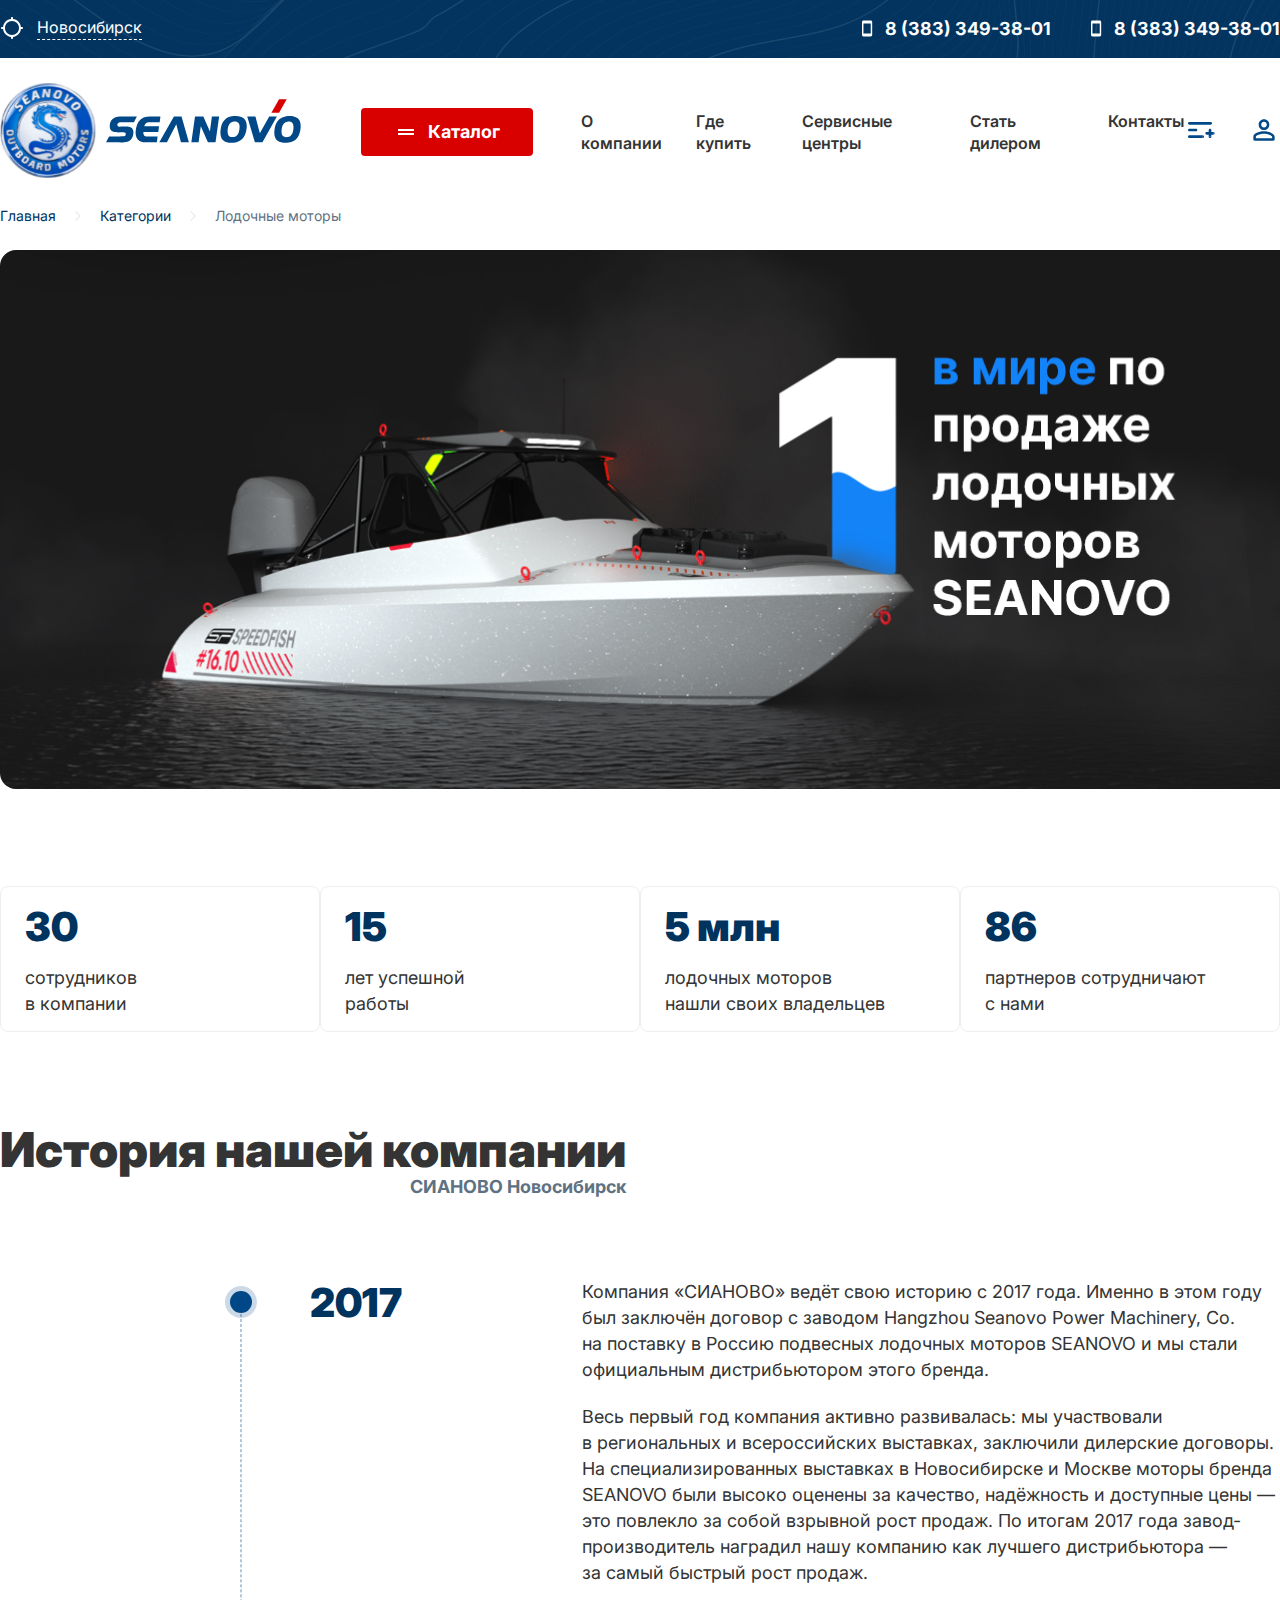
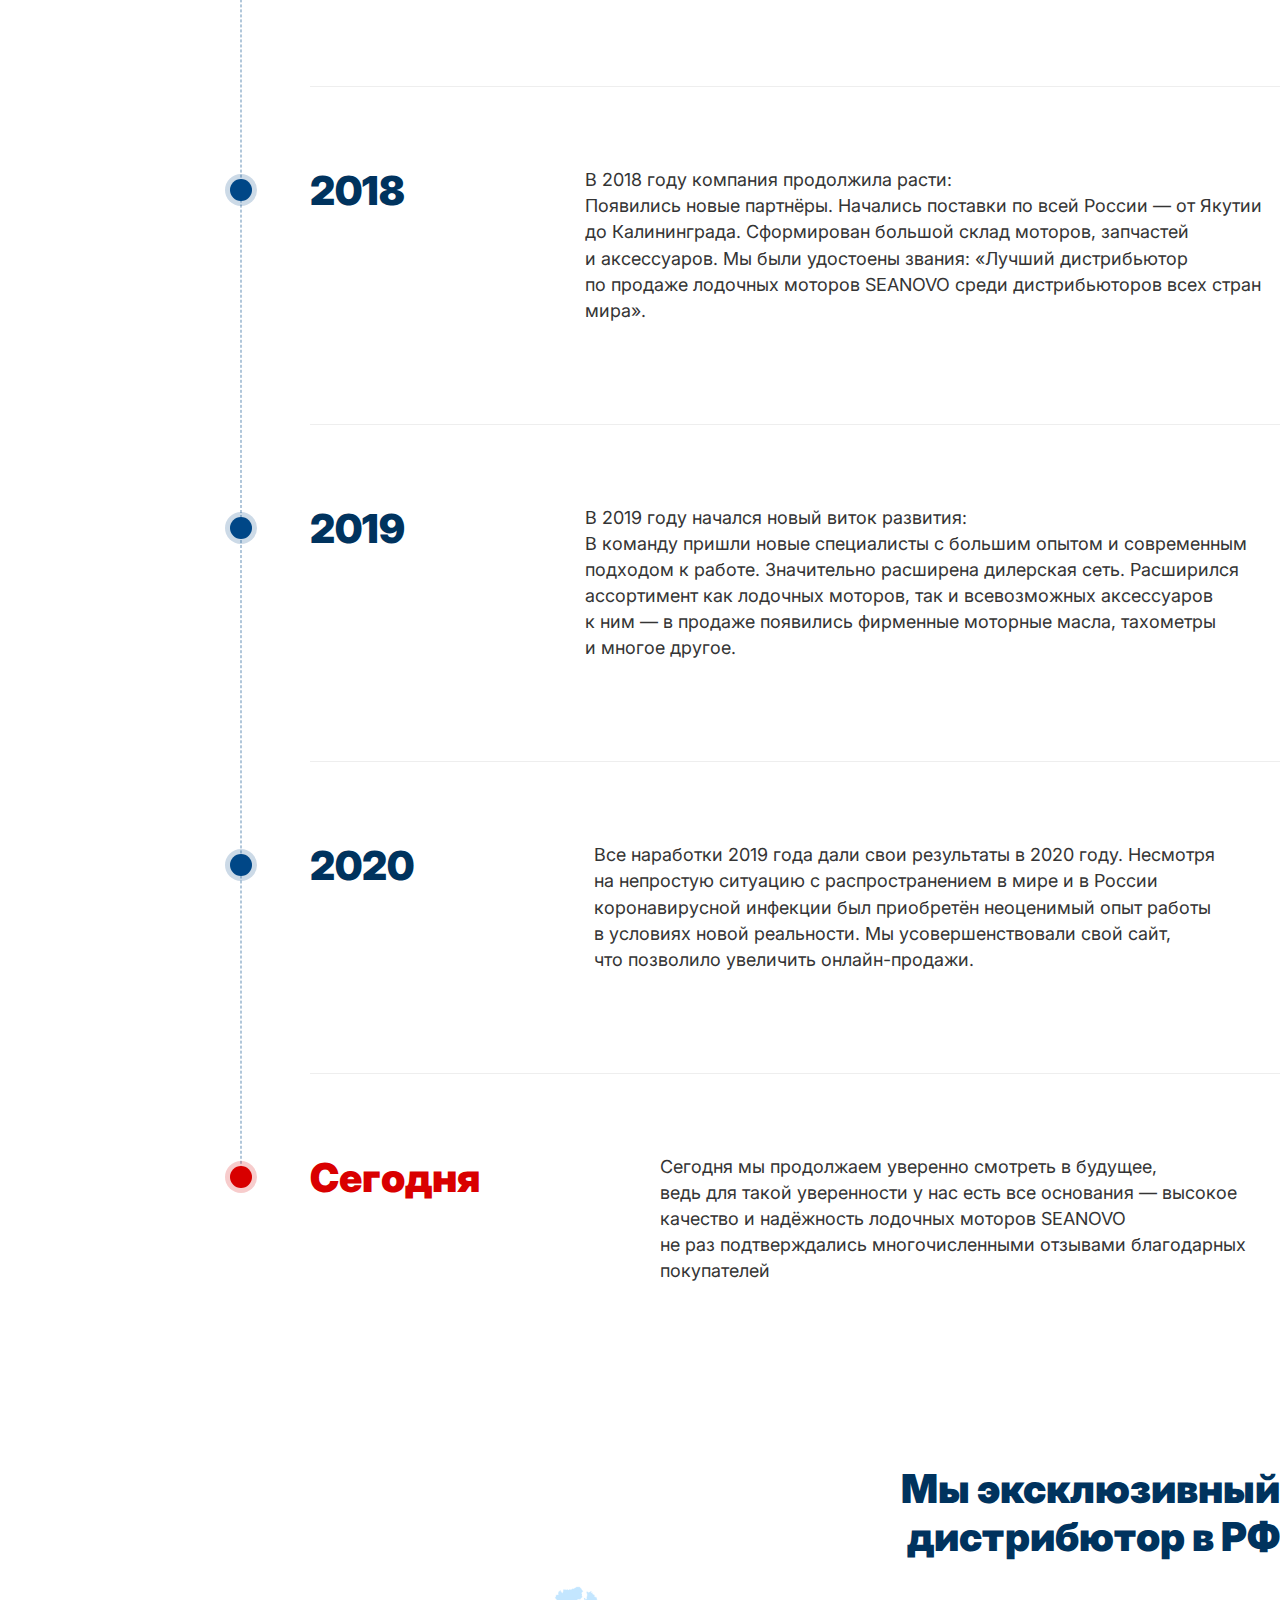
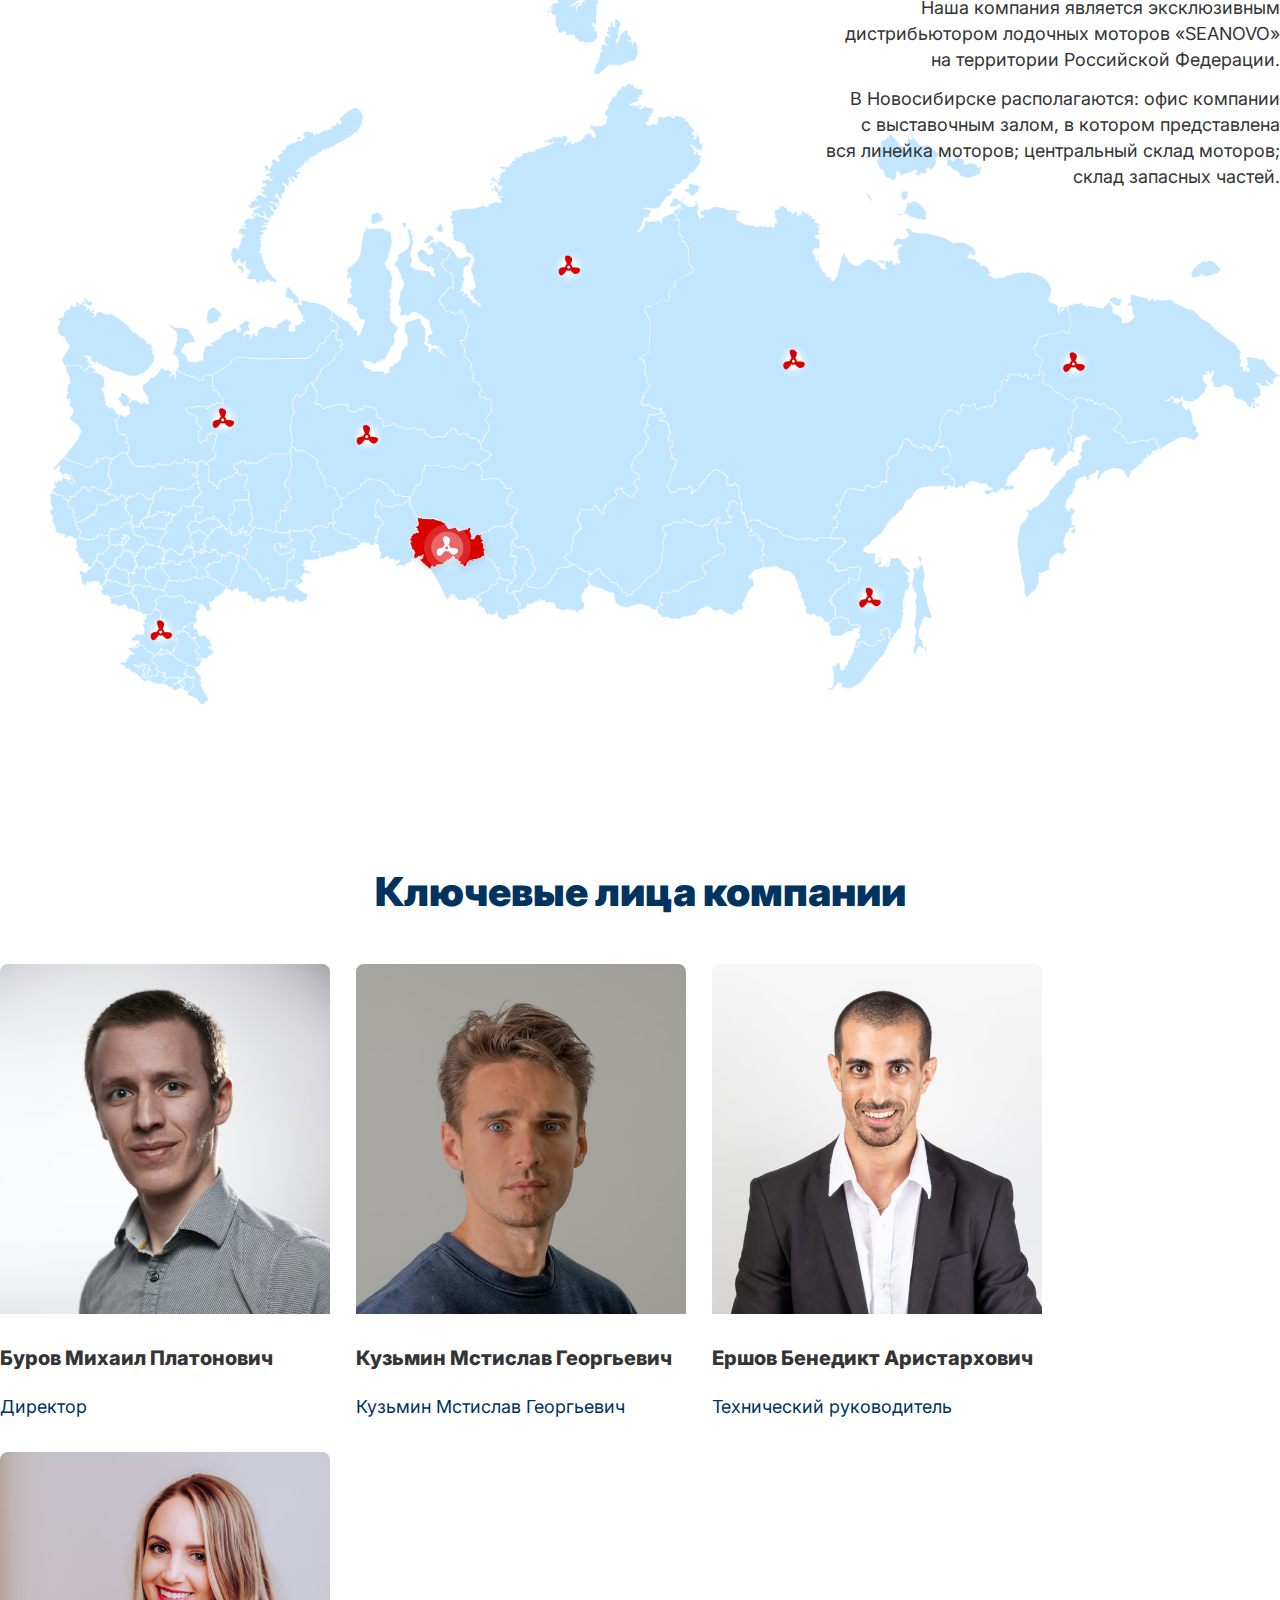
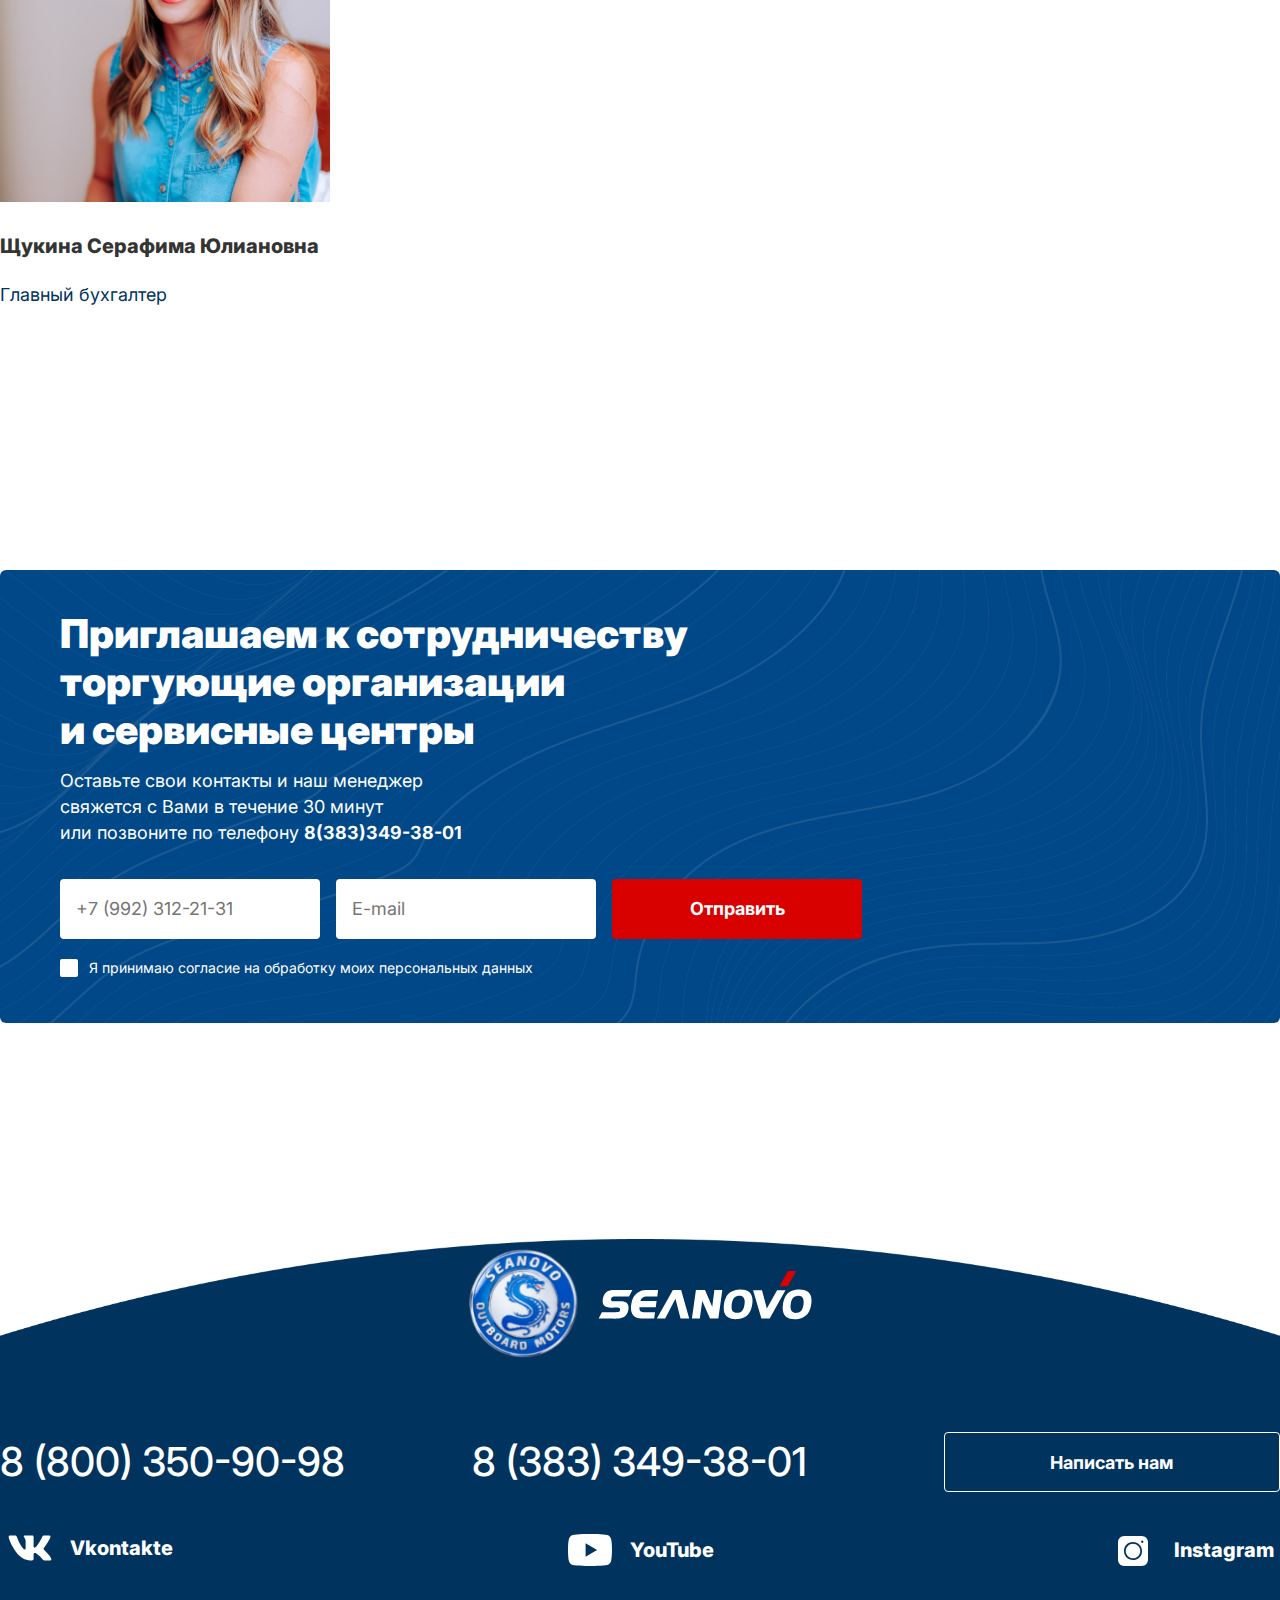
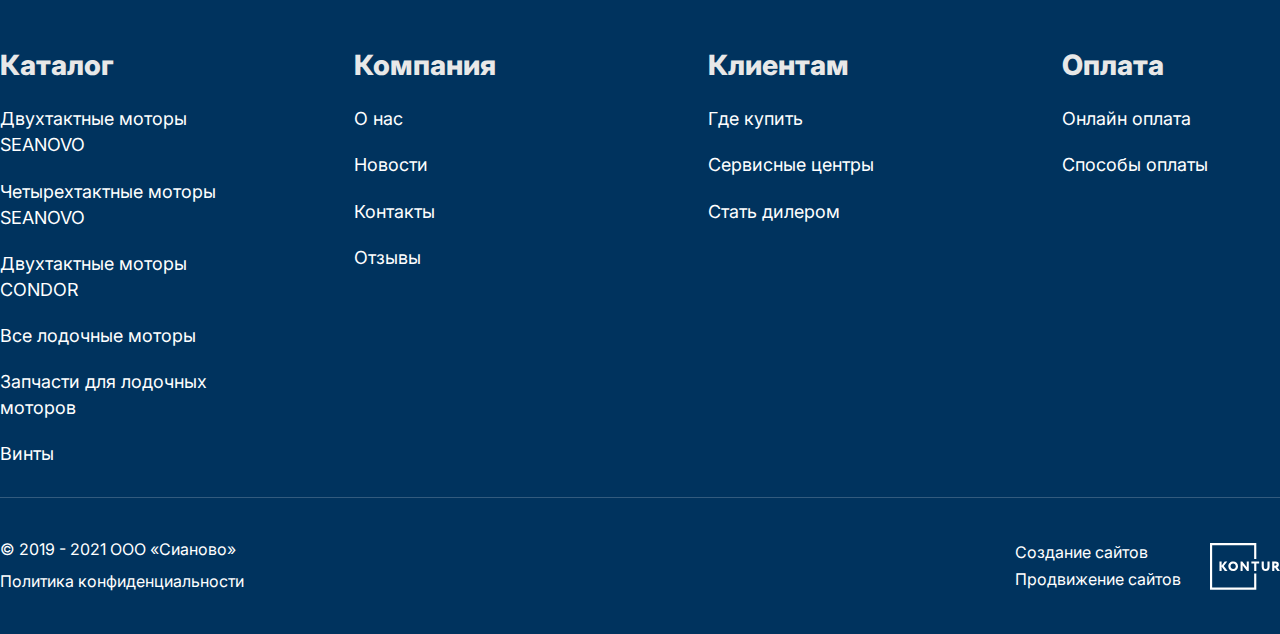
==== about-us.html @ ded2dd42 "web page done" ====
<!DOCTYPE html>
<html lang="ru">
<head>
    <meta charset="UTF-8">
    <meta http-equiv="X-UA-Compatible" content="IE=edge">
    <meta name="viewport" content="width=device-width, initial-scale=1.0">
    <link rel="stylesheet" href="css/normalize.css">
    <link rel="stylesheet" href="jquery-ui-1.12.1.custom/jquery-ui.min.css">
    <link rel="stylesheet" href="slick-1.8.1/slick/slick-theme.css">
    <link rel="stylesheet" href="slick-1.8.1/slick/slick.css">
    <link rel="stylesheet" href="css/style.css">
    <link rel="stylesheet" href="css/media.css">
    <title></title>
</head>
<body>
    
    <header class="header">
        <div class="header__top">
            <div class="container">
                <div class="box">
                    <div class="left">
                        <p>
                            <svg width="24" height="24" viewBox="0 0 24 24" fill="none" xmlns="http://www.w3.org/2000/svg">
                                <path d="M20.94 11C20.48 6.83 17.17 3.52 13 3.06V2C13 1.45 12.55 1 12 1C11.45 1 11 1.45 11 2V3.06C6.83 3.52 3.52 6.83 3.06 11H2C1.45 11 1 11.45 1 12C1 12.55 1.45 13 2 13H3.06C3.52 17.17 6.83 20.48 11 20.94V22C11 22.55 11.45 23 12 23C12.55 23 13 22.55 13 22V20.94C17.17 20.48 20.48 17.17 20.94 13H22C22.55 13 23 12.55 23 12C23 11.45 22.55 11 22 11H20.94ZM12 19C8.13 19 5 15.87 5 12C5 8.13 8.13 5 12 5C15.87 5 19 8.13 19 12C19 15.87 15.87 19 12 19Z" fill="white"/>
                            </svg>
                            <span>Новосибирск</span>
                        </p>
                    </div>
                    <div class="right">
                        <a href="tel:8 (383) 349-38-01">
                            <svg width="11" height="17" viewBox="0 0 11 17" fill="none" xmlns="http://www.w3.org/2000/svg">
                                <path d="M8.72727 0.507273L1.45455 0.5C0.654545 0.5 0 1.15455 0 1.95455V15.0455C0 15.8455 0.654545 16.5 1.45455 16.5H8.72727C9.52727 16.5 10.1818 15.8455 10.1818 15.0455V1.95455C10.1818 1.15455 9.52727 0.507273 8.72727 0.507273ZM8.72727 13.5909H1.45455V3.40909H8.72727V13.5909Z" fill="white"/>
                            </svg>                                
                            8 (383) 349-38-01</a>
                        <a href="tel:8 (383) 349-38-01">
                            <svg width="11" height="17" viewBox="0 0 11 17" fill="none" xmlns="http://www.w3.org/2000/svg">
                                <path d="M8.72727 0.507273L1.45455 0.5C0.654545 0.5 0 1.15455 0 1.95455V15.0455C0 15.8455 0.654545 16.5 1.45455 16.5H8.72727C9.52727 16.5 10.1818 15.8455 10.1818 15.0455V1.95455C10.1818 1.15455 9.52727 0.507273 8.72727 0.507273ZM8.72727 13.5909H1.45455V3.40909H8.72727V13.5909Z" fill="white"/>
                            </svg>                                
                            8 (383) 349-38-01</a>
                    </div>
                </div>
            </div>
        </div>
        <div class="header__bottom">
            <div class="container">
                <div class="box">
                    <a href="#" class="header__logo">
                        <img src="img/logo.svg" alt="">
                    </a>
                    <button class="header__catalog">
                        <span></span>
                        <p>Каталог</p>
                    </button>
                    <ul class="header__navbar">
                        <li>
                            <a href="#">О компании</a>
                        </li>
                        <li>
                            <a href="#">Где купить</a>
                        </li>
                        <li>
                            <a href="#">Сервисные центры</a>
                        </li>
                        <li>
                            <a href="#">Стать дилером</a>
                        </li>
                        <li>
                            <a href="#">Контакты</a>
                        </li>
                    </ul>
                    <div class="header__right">
                        <a href="#">
                            <svg width="32" height="32" viewBox="0 0 32 32" fill="none" xmlns="http://www.w3.org/2000/svg">
                                <path d="M4 9.33333C4 10.0667 4.6 10.6667 5.33333 10.6667H26.6667C27.4 10.6667 28 10.0667 28 9.33333C28 8.6 27.4 8 26.6667 8H5.33333C4.6 8 4 8.6 4 9.33333Z" fill="#014888"/>
                                <path d="M5.33333 14.6667C4.6 14.6667 4 15.2667 4 16C4 16.7333 4.6 17.3333 5.33333 17.3333H12V14.6667H5.33333Z" fill="#014888"/>
                                <path d="M12 17.3333C12.7333 17.3333 13.3333 16.7333 13.3333 16C13.3333 15.2667 12.7333 14.6667 12 14.6667V17.3333Z" fill="#014888"/>
                                <path d="M5.33333 21.3333C4.6 21.3333 4 21.9333 4 22.6667C4 23.4 4.6 24 5.33333 24H18.6667V21.3333H5.33333Z" fill="#014888"/>
                                <path d="M18.6667 24C19.4 24 20 23.4 20 22.6667C20 21.9333 19.4 21.3333 18.6667 21.3333V24Z" fill="#014888"/>
                                <path d="M27.3334 16C27.3334 15.2667 26.7334 14.6667 26 14.6667C25.2667 14.6667 24.6667 15.2667 24.6667 16L24.6667 22.6667L27.3334 22.6667L27.3334 16Z" fill="#014888"/>
                                <path d="M24.6667 22.6667C24.6667 23.4 25.2667 24 26 24C26.7334 24 27.3334 23.4 27.3334 22.6667L24.6667 22.6667Z" fill="#014888"/>
                                <path d="M22.6667 18C21.9334 18 21.3334 18.6 21.3334 19.3333C21.3334 20.0667 21.9334 20.6667 22.6667 20.6667H29.3334V18H22.6667Z" fill="#014888"/>
                                <path d="M29.3334 20.6667C30.0667 20.6667 30.6667 20.0667 30.6667 19.3333C30.6667 18.6 30.0667 18 29.3334 18V20.6667Z" fill="#014888"/>
                            </svg>                                
                        </a>
                        <a href="#">
                            <svg width="32" height="32" viewBox="0 0 32 32" fill="none" xmlns="http://www.w3.org/2000/svg">
                                <path d="M16 7.86667C17.5467 7.86667 18.8 9.12 18.8 10.6667C18.8 12.2133 17.5467 13.4667 16 13.4667C14.4534 13.4667 13.2 12.2133 13.2 10.6667C13.2 9.12 14.4534 7.86667 16 7.86667ZM16 19.8667C19.96 19.8667 24.1334 21.8133 24.1334 22.6667V24.1333H7.86671V22.6667C7.86671 21.8133 12.04 19.8667 16 19.8667ZM16 5.33334C13.0534 5.33334 10.6667 7.72 10.6667 10.6667C10.6667 13.6133 13.0534 16 16 16C18.9467 16 21.3334 13.6133 21.3334 10.6667C21.3334 7.72 18.9467 5.33334 16 5.33334ZM16 17.3333C12.44 17.3333 5.33337 19.12 5.33337 22.6667V25.3333C5.33337 26.0667 5.93337 26.6667 6.66671 26.6667H25.3334C26.0667 26.6667 26.6667 26.0667 26.6667 25.3333V22.6667C26.6667 19.12 19.56 17.3333 16 17.3333Z" fill="#014888"/>
                            </svg>                                
                        </a>
                    </div>
                </div>
            </div>
        </div>
    </header>
    <div class="catalog_menu">
        <div class="box">
            <a href="" class="items">
                <h5>Двухтактные моторы SEANOVA</h5>
                <img src="img/become1.png" alt="">
                <div class="line">
                    <svg xmlns="http://www.w3.org/2000/svg" width="278" height="250" viewBox="0 0 278 250" fill="none">
                        <path fill-rule="evenodd" clip-rule="evenodd" d="M0 250L138.845 0H278L139.107 250H0Z" fill="#D90000"/>
                    </svg>
                </div>
            </a>
            <a href="" class="items">
                <h5>Двухтактные моторы SEANOVA</h5>
                <img src="img/become1.png" alt="">
                <div class="line">
                    <svg xmlns="http://www.w3.org/2000/svg" width="278" height="250" viewBox="0 0 278 250" fill="none">
                        <path fill-rule="evenodd" clip-rule="evenodd" d="M0 250L138.845 0H278L139.107 250H0Z" fill="#D90000"/>
                    </svg>
                </div>
            </a>
            <a href="" class="items">
                <h5>Двухтактные моторы SEANOVA</h5>
                <img src="img/become1.png" alt="">
                <div class="line">
                    <svg xmlns="http://www.w3.org/2000/svg" width="278" height="250" viewBox="0 0 278 250" fill="none">
                        <path fill-rule="evenodd" clip-rule="evenodd" d="M0 250L138.845 0H278L139.107 250H0Z" fill="#D90000"/>
                    </svg>
                </div>
            </a>
            <a href="" class="items">
                <h5>Двухтактные моторы SEANOVA</h5>
                <img src="img/become1.png" alt="">
                <div class="line">
                    <svg xmlns="http://www.w3.org/2000/svg" width="278" height="250" viewBox="0 0 278 250" fill="none">
                        <path fill-rule="evenodd" clip-rule="evenodd" d="M0 250L138.845 0H278L139.107 250H0Z" fill="#D90000"/>
                    </svg>
                </div>
            </a>
            <a href="" class="items">
                <h5>Двухтактные моторы SEANOVA</h5>
                <img src="img/become1.png" alt="">
                <div class="line">
                    <svg xmlns="http://www.w3.org/2000/svg" width="278" height="250" viewBox="0 0 278 250" fill="none">
                        <path fill-rule="evenodd" clip-rule="evenodd" d="M0 250L138.845 0H278L139.107 250H0Z" fill="#D90000"/>
                    </svg>
                </div>
            </a>
            <a href="" class="items">
                <h5>Двухтактные моторы SEANOVA</h5>
                <img src="img/become1.png" alt="">
                <div class="line">
                    <svg xmlns="http://www.w3.org/2000/svg" width="278" height="250" viewBox="0 0 278 250" fill="none">
                        <path fill-rule="evenodd" clip-rule="evenodd" d="M0 250L138.845 0H278L139.107 250H0Z" fill="#D90000"/>
                    </svg>
                </div>
            </a>
            <a href="" class="items">
                <h5>Двухтактные моторы SEANOVA</h5>
                <img src="img/become1.png" alt="">
                <div class="line">
                    <svg xmlns="http://www.w3.org/2000/svg" width="278" height="250" viewBox="0 0 278 250" fill="none">
                        <path fill-rule="evenodd" clip-rule="evenodd" d="M0 250L138.845 0H278L139.107 250H0Z" fill="#D90000"/>
                    </svg>
                </div>
            </a>
            <a href="" class="items">
                <h5>Двухтактные моторы SEANOVA</h5>
                <img src="img/become1.png" alt="">
                <div class="line">
                    <svg xmlns="http://www.w3.org/2000/svg" width="278" height="250" viewBox="0 0 278 250" fill="none">
                        <path fill-rule="evenodd" clip-rule="evenodd" d="M0 250L138.845 0H278L139.107 250H0Z" fill="#D90000"/>
                    </svg>
                </div>
            </a>
            <a href="" class="items">
                <h5>Двухтактные моторы SEANOVA</h5>
                <img src="img/become1.png" alt="">
                <div class="line">
                    <svg xmlns="http://www.w3.org/2000/svg" width="278" height="250" viewBox="0 0 278 250" fill="none">
                        <path fill-rule="evenodd" clip-rule="evenodd" d="M0 250L138.845 0H278L139.107 250H0Z" fill="#D90000"/>
                    </svg>
                </div>
            </a>
            <a href="" class="items">
                <h5>Двухтактные моторы SEANOVA</h5>
                <img src="img/become1.png" alt="">
                <div class="line">
                    <svg xmlns="http://www.w3.org/2000/svg" width="278" height="250" viewBox="0 0 278 250" fill="none">
                        <path fill-rule="evenodd" clip-rule="evenodd" d="M0 250L138.845 0H278L139.107 250H0Z" fill="#D90000"/>
                    </svg>
                </div>
            </a>
            <a href="#" class="items catalog_menu_btn">
                <p>Все лодочные моторы</p>
            </a>
        </div>
    </div>

    <main class="main">
        <section class="about_us__page">
            <div class="container">
                <div class="crumbs">
                    <a href="#">Главная</a>
                    <img src="img/crumbs.svg" alt="">
                    <a href="#">Категории</a>
                    <img src="img/crumbs.svg" alt="">
                    <p>Лодочные моторы</p>
                </div>
                <img class="about_us__page__banner" src="img/about_us.png" alt="">
                <div class="about_us__number">
                    <div class="block">
                        <p class="num">30</p>
                        <h6>сотрудников<br>в компании</h6>
                    </div>
                    <div class="block">
                        <p class="num">15</p>
                        <h6>лет успешной<br>работы</h6>
                    </div>
                    <div class="block">
                        <p class="num">5 млн</p>
                        <h6>лодочных моторов<br>нашли своих владельцев</h6>
                    </div>
                    <div class="block">
                        <p class="num">86</p>
                        <h6>партнеров сотрудничают<br>с нами</h6>
                    </div>
                </div>
                <h2 class="h2">История нашей компании <span>СИАНОВО Новосибирск</span></h2>
                <div class="about_us__box">
                    <div class="about_us__block">
                        <span class="ball"></span>
                        <h5 class="date">2017</h5>
                        <div>
                            <p>Компания «СИАНОВО» ведёт свою историю с 2017 года. Именно в этом году был заключён договор с заводом Hangzhou Seanovo Power Machinery, Co. на поставку в Россию подвесных лодочных моторов SEANOVO и мы стали официальным дистрибьютором этого бренда.</p>
                            <p>Весь первый год компания активно развивалась: мы участвовали в региональных и всероссийских выставках, заключили дилерские договоры. На специализированных выставках в Новосибирске и Москве моторы бренда SEANOVO были высоко оценены за качество, надёжность и доступные цены — это повлекло за собой взрывной рост продаж. По итогам 2017 года завод-производитель наградил нашу компанию как лучшего дистрибьютора — за самый быстрый рост продаж.</p>
                        </div>
                    </div>
                    <div class="about_us__block">
                        <span class="ball"></span>
                        <h5 class="date">2018</h5>
                        <div>
                            <p>В 2018 году компания продолжила расти:<br>Появились новые партнёры. Начались поставки по всей России — от Якутии до Калининграда. Сформирован большой склад моторов, запчастей и аксессуаров. Мы были удостоены звания: «Лучший дистрибьютор по продаже лодочных моторов SEANOVO среди дистрибьюторов всех стран мира».</p>
                        </div>
                    </div>
                    <div class="about_us__block">
                        <span class="ball"></span>
                        <h5 class="date">2019</h5>
                        <div>
                            <p>В 2019 году начался новый виток развития:<br>В команду пришли новые специалисты с большим опытом и современным подходом к работе. Значительно расширена дилерская сеть. Расширился ассортимент как лодочных моторов, так и всевозможных аксессуаров к ним — в продаже появились фирменные моторные масла, тахометры и многое другое.</p>
                        </div>
                    </div>
                    <div class="about_us__block">
                        <span class="ball"></span>
                        <h5 class="date">2020</h5>
                        <div>
                            <p>Все наработки 2019 года дали свои результаты в 2020 году. Несмотря на непростую ситуацию с распространением в мире и в России коронавирусной инфекции был приобретён неоценимый опыт работы в условиях новой реальности. Мы усовершенствовали свой сайт, что позволило увеличить онлайн-продажи.</p>
                        </div>
                    </div>
                    <div class="about_us__block red">
                        <span class="ball"></span>
                        <h5 class="date">Сегодня</h5>
                        <div>
                            <p>Сегодня мы продолжаем уверенно смотреть в будущее, ведь для такой уверенности у нас есть все основания — высокое качество и надёжность лодочных моторов SEANOVO не раз подтверждались многочисленными отзывами благодарных покупателей</p>
                        </div>
                    </div>
                </div>                
            </div>
            <div class="about_us__map">
                <div class="container">
                    <div class="about_us__map_block">
                        <h3>Мы эксклюзивный дистрибютор в РФ</h3>
                        <p>Наша компания является эксклюзивным дистрибьютором лодочных моторов «SEANOVO» на территории Российской Федерации.</p>
                        <p>В Новосибирске располагаются: офис компании с выставочным залом, в котором представлена вся линейка моторов; центральный склад моторов; склад запасных частей.</p>
                    </div>
                </div>
                <img class="map_img" src="img/about-us-map.png" alt="">
            </div>
            <div class="container">
                <div class="about_us__humans">
                    <h2 class="h2">Ключевые лица компании</h2>
                    <div class="box">
                        <div class="block">
                            <div class="img">
                                <img src="img/human.png" alt="">
                            </div>
                            <h5 class="name">Буров Михаил Платонович</h5>
                            <p>Директор</p>
                        </div>
                        <div class="block">
                            <div class="img">
                                <img src="img/human2.png" alt="">
                            </div>
                            <h5 class="name">Кузьмин Мстислав Георгьевич</h5>
                            <p>Кузьмин Мстислав Георгьевич</p>
                        </div>
                        <div class="block">
                            <div class="img">
                                <img src="img/human3.png" alt="">
                            </div>
                            <h5 class="name">Ершов Бенедикт Аристархович</h5>
                            <p>Технический руководитель</p>
                        </div>
                        <div class="block">
                            <div class="img">
                                <img src="img/human4.png" alt="">
                            </div>
                            <h5 class="name">Щукина Серафима Юлиановна</h5>
                            <p>Главный бухгалтер</p>
                        </div>
                    </div>
                </div>
                <div class="anchor_form">
                    <div class="img">
                        <img src="img/anchor.png" alt="">
                    </div>
                    <div class="content">
                        <h3 class="h3">Приглашаем к сотрудничеству<br> торгующие организации <br>и сервисные центры</h3>
                        <p>Оставьте свои контакты и наш менеджер <br>свяжется с Вами в течение 30 минут <br>или позвоните по телефону <a href="tel:8(383)349-38-01">8(383)349-38-01</a></p>
                        <form action="" class="form">
                            
                            <input type="text" class="input" placeholder="+7 (992) 312-21-31">
                            <input type="email" class="input" placeholder="E-mail">
                            <button class="btn">Отправить</button>
                            <div class="check">
                                <input type="checkbox" id="1">
                                <label for="1">Я принимаю согласие на обработку моих персональных данных</label>
                            </div>
                        </form>
                    </div>
                </div>
            </div>
        </section>
    </main>

    <footer class="footer">
        <div class="footer__logo">
            <img src="img/logo-footer.svg" alt="">
        </div>
        <div class="footer__top">
            <div class="container">
                <div class="box">
                    <div class="footer__phone">
                        <a href="tel:8 (800) 350-90-98">8 (800) 350-90-98</a>
                    </div>
                    <div class="footer__phone">
                        <a href="tel:8 (383) 349-38-01">8 (383) 349-38-01</a>
                    </div>
                    <div class="footer__btn">
                        <button class="btn">Написать нам</button>
                    </div>
                </div>
                <div class="soc_box">
                    <div class="item">
                        <a href="#">
                            <svg width="48" height="48" viewBox="0 0 48 48" fill="none" xmlns="http://www.w3.org/2000/svg">
                                <path d="M38.071 25.8268C37.3813 24.9556 37.5786 24.568 38.071 23.7893C38.0799 23.7804 43.774 15.912 44.3608 13.2436L44.3643 13.2418C44.6559 12.2694 44.3643 11.5547 42.9546 11.5547H38.2897C37.102 11.5547 36.5545 12.168 36.2612 12.8543C36.2612 12.8543 33.886 18.5397 30.526 22.2249C29.4418 23.2898 28.9403 23.6311 28.3484 23.6311C28.0568 23.6311 27.6035 23.2898 27.6035 22.3174V13.2418C27.6035 12.0756 27.271 11.5547 26.288 11.5547H18.9527C18.2079 11.5547 17.7652 12.0987 17.7652 12.6054C17.7652 13.7111 19.4452 13.9654 19.6194 17.0765V23.8267C19.6194 25.3058 19.351 25.5778 18.7554 25.5778C17.1697 25.5778 13.3208 19.8694 11.0399 13.336C10.5795 12.0685 10.1297 11.5565 8.93324 11.5565H4.26658C2.935 11.5565 2.66656 12.1698 2.66656 12.856C2.66656 14.0685 4.25235 20.0969 10.0408 28.0613C13.8986 33.4978 19.3314 36.4437 24.2737 36.4437C27.2444 36.4437 27.607 35.7893 27.607 34.6641C27.607 29.4694 27.3385 28.9786 28.8265 28.9786C29.5163 28.9786 30.704 29.3201 33.4772 31.9423C36.6471 35.0517 37.1679 36.4437 38.9422 36.4437H43.6071C44.9368 36.4437 45.6106 35.7893 45.223 34.4986C44.3358 31.7841 38.3413 26.2 38.071 25.8268Z" fill="white"/>
                            </svg>
                            <p>Vkontakte</p>
                        </a>
                    </div>
                    <div class="item">
                        <a href="#">
                            <svg width="48" height="48" viewBox="0 0 48 48" fill="none" xmlns="http://www.w3.org/2000/svg">
                                <path d="M45.0934 13.0072C44.5865 11.0493 43.1002 9.5058 41.2155 8.97858C37.7724 8 23.9994 8 23.9994 8C23.9994 8 10.2272 8 6.78405 8.94148C4.93557 9.46814 3.41313 11.0495 2.90611 13.0072C2 16.5834 2 24 2 24C2 24 2 31.4539 2.90611 34.9927C3.41368 36.9505 4.89932 38.4939 6.7843 39.0212C10.2634 40 24 40 24 40C24 40 37.7724 40 41.2155 39.0586C43.1004 38.5317 44.5865 36.9881 45.094 35.0305C45.9998 31.4539 45.9998 24.0376 45.9998 24.0376C45.9998 24.0376 46.0361 16.5834 45.0934 13.0072ZM19.6145 30.8517V17.1483L31.0673 24L19.6145 30.8517Z" fill="white"/>
                            </svg>                                
                            <p>YouTube</p>
                        </a>
                    </div>
                    <div class="item">
                        <a href="#">
                            <svg width="48" height="48" viewBox="0 0 48 48" fill="none" xmlns="http://www.w3.org/2000/svg">
                                <path d="M8 16.2333V33.7667C8 37.2093 10.7907 40 14.2333 40H31.7667C35.2093 40 38 37.2093 38 33.7667V16.2333C38 12.7907 35.2093 10 31.7667 10H14.2333C10.7907 10 8 12.7907 8 16.2333ZM26.1778 33.5001C18.7783 36.0532 11.9468 29.2217 14.4999 21.8222C15.3601 19.3283 17.3281 17.3601 19.822 16.4999C27.2217 13.9468 34.0532 20.7783 31.5001 28.178C30.6399 30.6719 28.6719 32.6399 26.1778 33.5001ZM33.4097 15.9286C33.292 16.5451 32.7819 16.9038 32.2542 16.9038C31.933 16.9038 31.6056 16.7712 31.3549 16.4836C31.3328 16.4581 31.3121 16.4308 31.2938 16.4025C31.035 16.007 31.027 15.5371 31.2469 15.1561C31.4025 14.8864 31.6537 14.6937 31.9546 14.6132C32.2551 14.5322 32.5693 14.5738 32.8386 14.7296C33.2198 14.9493 33.4476 15.3604 33.4216 15.8317C33.4198 15.864 33.416 15.8967 33.4097 15.9286Z" fill="white"/>
                                <path d="M22.9999 17.7109C18.9811 17.7109 15.7119 20.9801 15.7119 24.9989C15.7119 29.0177 18.9811 32.2869 22.9999 32.2869C27.0187 32.2869 30.2878 29.0177 30.2878 24.9989C30.2878 20.9801 27.0187 17.7109 22.9999 17.7109Z" fill="white"/>
                            </svg>
                            <p>Instagram</p>
                        </a>
                    </div>
                </div>
            </div>
        </div>
        <div class="footer__wrap">
            <div class="container">
                <div class="footer__box">
                    <div class="items">
                        <h5>Каталог</h5>
                        <ul>
                            <li>
                                <a href="#">Двухтактные моторы SEANOVO</a>
                            </li>
                            <li>
                                <a href="#">Четырехтактные моторы SEANOVO</a>
                            </li>
                            <li>
                                <a href="#">Двухтактные моторы CONDOR</a>
                            </li>
                            <li>
                                <a href="#">Все лодочные моторы</a>
                            </li>
                            <li>
                                <a href="#">Запчасти для лодочных моторов</a>
                            </li>
                            <li>
                                <a href="#">Винты</a>
                            </li>
                        </ul>
                    </div>
                    <div class="items">
                        <h5>Компания</h5>
                        <ul>
                            <li>
                                <a href="#">О нас</a>
                            </li>
                            <li>
                                <a href="#">Новости</a>
                            </li>
                            <li>
                                <a href="#">Контакты</a>
                            </li>
                            <li>
                                <a href="#">Отзывы</a>
                            </li>
                        </ul>
                    </div>
                    <div class="items">
                        <h5>Клиентам</h5>
                        <ul>
                            <li>
                                <a href="#">Где купить</a>
                            </li>
                            <li>
                                <a href="#">Сервисные центры</a>
                            </li>
                            <li>
                                <a href="#">Стать дилером</a>
                            </li>
                        </ul>
                    </div>
                    <div class="items">
                        <h5>Оплата</h5>
                        <ul>
                            <li>
                                <a href="#">Онлайн оплата</a>
                            </li>
                            <li>
                                <a href="#">Способы оплаты</a>
                            </li>
                        </ul>
                    </div>
                </div>
                <div class="footer__bottom">
                    <div class="left">
                        <p>© 2019 - 2021 ООО «Сианово»</p>
                        <a href="#">Политика конфиденциальности</a>
                    </div>
                    <div class="right">
                        <div>
                            <a href="#">Создание сайтов</a>
                            <a href="#">Продвижение сайтов</a>
                        </div>
                        <img src="img/kontur.svg" alt="">
                    </div>
                </div>
            </div>
        </div>
    </footer>

    <script src="js/jquery.min.js"></script>
    <script src="jquery-ui-1.12.1.custom/jquery-ui.min.js"></script>
    <script src="slick-1.8.1/slick/slick.min.js"></script>
    <script src="js/main.js"></script>
    <script src="js/SmoothScroll.js"></script>
</body>
</html>
---- css/style.css ----
@import url("https://fonts.googleapis.com/css2?family=Inter:wght@100;200;300;400;500;600;700;800;900&display=swap");
*, *::before, *::after {
  margin: 0;
  padding: 0;
  outline: none;
  -webkit-box-sizing: border-box;
  box-sizing: border-box; }

:focus {
  outline: none; }

body {
  min-height: 100vh;
  font-family: 'Inter', sans-serif;
  display: -webkit-box;
  display: -ms-flexbox;
  display: flex;
  -webkit-box-orient: vertical;
  -webkit-box-direction: normal;
  -ms-flex-direction: column;
  flex-direction: column;
  -webkit-box-pack: justify;
  -ms-flex-pack: justify;
  justify-content: space-between; }

button {
  cursor: pointer; }

a {
  padding: 0;
  margin: 0;
  text-decoration: none; }

p {
  padding: 0;
  margin: 0; }

h1, h2, h3, h4, h5, h6 {
  padding: 0;
  margin: 0; }

ul, ol {
  list-style: none;
  padding: 0;
  margin: 0; }

.container {
  max-width: 1400px;
  width: 100%;
  margin: 0 auto; }

.header {
  width: 100%;
  height: 206px;
  background: #FFFFFF; }

.header__top {
  height: 58px;
  background: #02345F;
  padding-top: 16px;
  position: relative; }
  .header__top .container {
    position: relative;
    z-index: 1; }
  .header__top .box {
    display: -webkit-box;
    display: -ms-flexbox;
    display: flex;
    -webkit-box-pack: justify;
    -ms-flex-pack: justify;
    justify-content: space-between; }
  .header__top .left p {
    display: -webkit-box;
    display: -ms-flexbox;
    display: flex;
    font-weight: normal;
    font-size: 16px;
    line-height: 145%;
    color: #FFFFFF; }
    .header__top .left p span {
      border-bottom: 1px dashed #FFFFFF; }
    .header__top .left p svg {
      margin-right: 13px; }
  .header__top .right {
    display: -webkit-box;
    display: -ms-flexbox;
    display: flex; }
    .header__top .right a {
      display: -webkit-box;
      display: -ms-flexbox;
      display: flex;
      -webkit-box-align: center;
      -ms-flex-align: center;
      align-items: center;
      font-weight: bold;
      font-size: 18px;
      line-height: 140%;
      color: #FFFFFF;
      margin-left: 40px; }
      .header__top .right a svg {
        margin-right: 12px; }

.header__top::after {
  content: "";
  width: 100%;
  height: 100%;
  position: absolute;
  top: 0;
  left: 0;
  background: url(../img/header-bg.png) no-repeat center;
  background-size: 100%;
  opacity: 0.1; }

.header__bottom {
  height: 148px;
  -webkit-transition: all 0.2s ease;
  -o-transition: all 0.2s ease;
  transition: all 0.2s ease; }
  .header__bottom .box {
    display: -webkit-box;
    display: -ms-flexbox;
    display: flex;
    -webkit-box-align: center;
    -ms-flex-align: center;
    align-items: center; }
  .header__bottom .container {
    height: 100%; }
    .header__bottom .container .box {
      height: 100%; }

.header__logo {
  width: 314px; }
  .header__logo img {
    width: 100%;
    -webkit-transition: all 0.2s ease;
    -o-transition: all 0.2s ease;
    transition: all 0.2s ease; }

.header__catalog {
  display: -webkit-box;
  display: -ms-flexbox;
  display: flex;
  -webkit-box-align: center;
  -ms-flex-align: center;
  align-items: center;
  -webkit-box-pack: center;
  -ms-flex-pack: center;
  justify-content: center;
  width: 180px;
  height: 48px;
  margin-left: 60px;
  background: #D90000;
  border-radius: 4px;
  border: none;
  font-weight: bold;
  font-size: 18px;
  line-height: 140%;
  color: #FFFFFF;
  -webkit-transition: all 0.2s ease;
  -o-transition: all 0.2s ease;
  transition: all 0.2s ease; }
  .header__catalog span {
    display: block;
    width: 24px;
    height: 24px;
    margin-right: 10px;
    position: relative; }
  .header__catalog span::after {
    content: "";
    width: 16px;
    height: 2px;
    background: #FFFFFF;
    position: absolute;
    top: 9px;
    left: 50%;
    -webkit-transform: translateX(-50%);
    -ms-transform: translateX(-50%);
    transform: translateX(-50%);
    -webkit-transition: all 0.2s ease;
    -o-transition: all 0.2s ease;
    transition: all 0.2s ease; }
  .header__catalog span::before {
    content: "";
    width: 16px;
    height: 2px;
    background: #FFFFFF;
    position: absolute;
    bottom: 9px;
    left: 50%;
    -webkit-transform: translateX(-50%);
    -ms-transform: translateX(-50%);
    transform: translateX(-50%);
    -webkit-transition: all 0.2s ease;
    -o-transition: all 0.2s ease;
    transition: all 0.2s ease; }

.header__catalog.active {
  background: #B60000; }
  .header__catalog.active span::after {
    top: 50%;
    -webkit-transform: translate(-50%, -50%) rotate(-45deg);
    -ms-transform: translate(-50%, -50%) rotate(-45deg);
    transform: translate(-50%, -50%) rotate(-45deg); }
  .header__catalog.active span::before {
    bottom: auto;
    top: 50%;
    -webkit-transform: translate(-50%, -50%) rotate(45deg);
    -ms-transform: translate(-50%, -50%) rotate(45deg);
    transform: translate(-50%, -50%) rotate(45deg); }

.header__catalog:hover {
  background: #B60000; }

.header__navbar {
  display: -webkit-box;
  display: -ms-flexbox;
  display: flex;
  margin-left: 48px; }
  .header__navbar li {
    margin-left: 24px; }
    .header__navbar li a {
      font-weight: 600;
      font-size: 16px;
      line-height: 140%;
      color: #343434;
      position: relative;
      -webkit-transition: all 0.2s linear;
      -o-transition: all 0.2s linear;
      transition: all 0.2s linear; }
    .header__navbar li a:hover {
      color: #B60000; }
    .header__navbar li a::after {
      opacity: 0;
      content: "";
      width: 8px;
      height: 14px;
      background: #B60000;
      position: absolute;
      top: -15px;
      right: -2px;
      -webkit-transform: skewX(-20deg) translateY(5px);
      -ms-transform: skewX(-20deg) translateY(5px);
      transform: skewX(-20deg) translateY(5px);
      -webkit-transition: all 0.2s linear;
      -o-transition: all 0.2s linear;
      transition: all 0.2s linear; }
    .header__navbar li a:hover::after {
      opacity: 1;
      -webkit-transform: skewX(-20deg) translateY(0px);
      -ms-transform: skewX(-20deg) translateY(0px);
      transform: skewX(-20deg) translateY(0px); }
  .header__navbar li:nth-child(1) {
    margin-left: 0; }

.header__right {
  display: -webkit-box;
  display: -ms-flexbox;
  display: flex;
  margin-left: auto; }
  .header__right a {
    margin-left: 32px; }
  .header__right a:hover svg path {
    fill: #B60000; }
  .header__right a:nth-child(1) {
    margin-left: 0; }

.header__menu {
  max-width: 1400px;
  width: 100%;
  height: 81px;
  position: absolute;
  top: 230px;
  left: 50%;
  z-index: 10;
  -webkit-transform: translateX(-50%);
  -ms-transform: translateX(-50%);
  transform: translateX(-50%);
  background: #01345F;
  border-radius: 32px;
  overflow: hidden; }
  .header__menu ul {
    height: 100%;
    position: relative;
    z-index: 1;
    display: -webkit-box;
    display: -ms-flexbox;
    display: flex;
    -webkit-box-pack: center;
    -ms-flex-pack: center;
    justify-content: center;
    -webkit-box-align: center;
    -ms-flex-align: center;
    align-items: center; }
    .header__menu ul a {
      padding: 8px 16px;
      background: transparent;
      border-radius: 8px;
      font-weight: 600;
      font-size: 18px;
      line-height: 140%;
      color: #FFFFFF;
      -webkit-transition: all 0.2s linear;
      -o-transition: all 0.2s linear;
      transition: all 0.2s linear; }
    .header__menu ul a:hover {
      background: #B60000; }

.header__menu::after {
  content: "";
  width: 100%;
  height: 100%;
  background: url(../img/header-bg.png) no-repeat center;
  background-size: 100%;
  position: absolute;
  top: 0;
  left: 0;
  opacity: 0.1; }

.header.fixed .header__bottom {
  height: 94px;
  position: fixed;
  top: 0;
  left: 0;
  z-index: 999;
  background: #fff;
  width: 100%;
  -webkit-box-shadow: 0px 8px 25px rgba(0, 15, 31, 0.07);
  box-shadow: 0px 8px 25px rgba(0, 15, 31, 0.07); }

.header.fixed .header__logo img {
  width: 195px; }

.header.fixed .header__catalog {
  height: 100%;
  border-radius: 0; }

.catalog_menu {
  width: 100%;
  height: 0;
  position: absolute;
  top: 205px;
  left: 0;
  z-index: 999;
  overflow: hidden;
  background-color: #FFFFFF;
  -webkit-box-shadow: 0px 32px 40px rgba(9, 30, 66, 0.15), inset 0px 1px 0px #EEEEEE;
  box-shadow: 0px 32px 40px rgba(9, 30, 66, 0.15), inset 0px 1px 0px #EEEEEE;
  -webkit-transition: all 0.3s ease;
  -o-transition: all 0.3s ease;
  transition: all 0.3s ease; }
  .catalog_menu .box {
    display: -webkit-box;
    display: -ms-flexbox;
    display: flex;
    -ms-flex-wrap: wrap;
    flex-wrap: wrap; }
    .catalog_menu .box .items {
      width: 25%;
      height: 250px;
      background: #FFFFFF;
      border: 1px solid #EEEEEE;
      padding: 40px 48px;
      position: relative;
      overflow: hidden;
      -webkit-transition: all 0.2s ease;
      -o-transition: all 0.2s ease;
      transition: all 0.2s ease; }
      .catalog_menu .box .items h5 {
        max-width: 270px;
        width: 100%;
        font-weight: 800;
        font-size: 20px;
        line-height: 120%;
        color: #343434; }
      .catalog_menu .box .items img {
        position: absolute;
        bottom: 0;
        right: 0;
        z-index: 1; }
      .catalog_menu .box .items .line {
        position: absolute;
        top: 0px;
        right: -100px;
        -webkit-transition: all 0.3s ease;
        -o-transition: all 0.3s ease;
        transition: all 0.3s ease;
        -webkit-transform: translate(-20px, 50px);
        -ms-transform: translate(-20px, 50px);
        transform: translate(-20px, 50px);
        opacity: 0; }
    .catalog_menu .box .items.opacity {
      opacity: 0.3; }
    .catalog_menu .box .items:hover .line {
      opacity: 1;
      -webkit-transform: translate(0, 0);
      -ms-transform: translate(0, 0);
      transform: translate(0, 0); }
    .catalog_menu .box .items.catalog_menu_btn {
      width: 50%;
      height: 250px;
      background: #FFFFFF;
      border: 1px solid #EEEEEE;
      padding: 40px 48px;
      position: relative;
      overflow: hidden;
      display: -webkit-box;
      display: -ms-flexbox;
      display: flex;
      -webkit-box-align: center;
      -ms-flex-align: center;
      align-items: center;
      -webkit-box-pack: center;
      -ms-flex-pack: center;
      justify-content: center; }
      .catalog_menu .box .items.catalog_menu_btn p {
        font-weight: 800;
        font-size: 20px;
        line-height: 120%;
        color: #343434; }

.catalog_menu.active {
  height: 750px;
  overflow-y: auto; }

.catalog_menu.fixed {
  top: 94px;
  position: fixed; }

.main {
  overflow: hidden; }

.banner {
  margin-bottom: 96px;
  position: relative; }

.banner__btn {
  max-width: 1400px;
  width: 100%;
  position: absolute;
  bottom: 140px;
  left: 50%;
  z-index: 1;
  -webkit-transform: translateX(-50%);
  -ms-transform: translateX(-50%);
  transform: translateX(-50%); }
  .banner__btn .btn {
    display: -webkit-box;
    display: -ms-flexbox;
    display: flex;
    -webkit-box-align: center;
    -ms-flex-align: center;
    align-items: center;
    -webkit-box-pack: center;
    -ms-flex-pack: center;
    justify-content: center;
    width: 280px;
    height: 60px;
    background: #D90000;
    border-radius: 4px;
    border: none;
    font-weight: bold;
    font-size: 18px;
    line-height: 140%;
    color: #FFFFFF;
    -webkit-transition: all 0.2s ease;
    -o-transition: all 0.2s ease;
    transition: all 0.2s ease; }
  .banner__btn .btn:hover {
    background: #B60000; }

.banner__slider .slick-arrow::before {
  display: none; }

.banner__slider .slick-arrow {
  width: 48px;
  height: 48px;
  z-index: 99;
  -webkit-transition: all 0.2s ease;
  -o-transition: all 0.2s ease;
  transition: all 0.2s ease;
  border-radius: 50%; }

.banner__slider .slick-arrow::after {
  content: "";
  width: 48px;
  height: 48px;
  background: url(../img/banner-slider-arrow.svg) no-repeat;
  background-position: center center;
  background-size: 140%;
  border-radius: 50%;
  position: absolute;
  top: 0;
  left: 0; }

.banner__slider .slick-prev {
  left: 32px; }

.banner__slider .slick-next {
  right: 32px; }

.banner__slider .slick-next::after {
  -webkit-transform: rotate(-180deg);
  -ms-transform: rotate(-180deg);
  transform: rotate(-180deg); }

.banner__slider .slick-arrow:hover {
  background-color: #fff; }

.banner__block img {
  width: 100%; }

.advantages {
  position: relative;
  margin-bottom: 96px; }
  .advantages .box {
    height: 100%;
    display: -webkit-box;
    display: -ms-flexbox;
    display: flex;
    -webkit-box-align: center;
    -ms-flex-align: center;
    align-items: center;
    padding: 0 64px; }

.advantages::after {
  content: "";
  width: 100px;
  height: 100px;
  background: #FFFFFF;
  border-radius: 50%;
  position: absolute;
  top: -48px;
  left: 50%;
  z-index: 2;
  -webkit-transform: translateX(-50%);
  -ms-transform: translateX(-50%);
  transform: translateX(-50%); }

.advantages::before {
  content: "";
  width: 100px;
  height: 100px;
  background: #FFFFFF;
  border-radius: 50%;
  position: absolute;
  bottom: -48px;
  left: 50%;
  z-index: 2;
  -webkit-transform: translateX(-50%);
  -ms-transform: translateX(-50%);
  transform: translateX(-50%); }

.advantages__container {
  max-width: 1439px;
  width: 100%;
  height: 200px;
  margin: 0 auto;
  background: #00335E;
  border-radius: 120px 0px;
  position: relative;
  overflow: hidden; }

.advantages__container::after {
  content: "";
  position: absolute;
  top: 0;
  left: 0;
  width: 100%;
  height: 100%;
  background: url(../img/header-bg.png) no-repeat center;
  background-size: 100%;
  opacity: 0.1; }

.advantages__block {
  display: -webkit-box;
  display: -ms-flexbox;
  display: flex;
  margin-left: 58px; }
  .advantages__block svg {
    margin-right: 16px; }
  .advantages__block p {
    font-style: normal;
    font-weight: 600;
    font-size: 18px;
    line-height: 140%;
    color: #FFFFFF; }

.advantages__block:nth-child(1) {
  margin-left: 0; }

.categories {
  padding-bottom: 160px; }
  .categories .h2 {
    font-weight: 900;
    font-size: 40px;
    line-height: 48px;
    color: #00335E;
    text-align: center;
    margin-bottom: 77px; }

.categories__box {
  display: -webkit-box;
  display: -ms-flexbox;
  display: flex;
  -ms-flex-wrap: wrap;
  flex-wrap: wrap; }

.categories__block {
  display: block;
  width: 447px;
  height: 294px;
  border-radius: 8px;
  background: url(../img/categories-bg.png) no-repeat center/cover;
  position: relative;
  margin-bottom: 93px;
  margin-right: 29px;
  -webkit-transition: all 0.2s linear;
  -o-transition: all 0.2s linear;
  transition: all 0.2s linear; }
  .categories__block .img {
    position: relative;
    top: -45px;
    width: 100%;
    height: 100%;
    z-index: 1; }
    .categories__block .img img {
      width: 100%; }
  .categories__block h5 {
    position: absolute;
    bottom: 0;
    left: 0;
    z-index: 4;
    width: 100%;
    font-weight: 800;
    font-size: 20px;
    line-height: 120%;
    color: #FFFFFF;
    text-align: center;
    padding: 0 12px;
    padding-bottom: 20px; }

.categories__block:nth-child(1) .img {
  top: -70px; }

.categories__block::after {
  content: "";
  width: 100%;
  height: 80px;
  position: absolute;
  bottom: 0;
  left: 0;
  z-index: 3;
  background: url(../img/categories-after.png) no-repeat;
  background-size: 100%;
  border-radius: 0 0 8px 8px; }

.categories__block::before {
  content: "";
  width: 100%;
  height: 80px;
  position: absolute;
  bottom: 3px;
  left: 0;
  z-index: 2;
  background: url(../img/categories-before.png) no-repeat;
  background-size: 100%;
  border-radius: 0 0 8px 8px;
  -webkit-transition: all 0.3s linear;
  -o-transition: all 0.3s linear;
  transition: all 0.3s linear; }

.categories__block:nth-child(3n) {
  margin-right: 0; }

.categories__block:hover {
  -webkit-transform: translateY(-10px);
  -ms-transform: translateY(-10px);
  transform: translateY(-10px); }

.categories__block:hover::before {
  -webkit-transform: translateY(-3px);
  -ms-transform: translateY(-3px);
  transform: translateY(-3px); }

.categories__btn {
  display: -webkit-box;
  display: -ms-flexbox;
  display: flex;
  -webkit-box-pack: center;
  -ms-flex-pack: center;
  justify-content: center; }
  .categories__btn .btn {
    display: -webkit-box;
    display: -ms-flexbox;
    display: flex;
    -webkit-box-pack: center;
    -ms-flex-pack: center;
    justify-content: center;
    -webkit-box-align: center;
    -ms-flex-align: center;
    align-items: center;
    width: 282px;
    height: 60px;
    background: #D90000;
    border-radius: 4px;
    font-weight: bold;
    font-size: 18px;
    line-height: 140%;
    color: #FFFFFF;
    -webkit-transition: all 0.2s ease;
    -o-transition: all 0.2s ease;
    transition: all 0.2s ease; }
    .categories__btn .btn svg {
      margin-right: 10px; }
  .categories__btn .btn:hover {
    background: #B60000; }

.product_slider__slick .slick-arrow::before {
  display: none; }

.product_slider__slick .slick-arrow {
  width: 48px;
  height: 48px;
  background: #FFFFFF;
  -webkit-box-shadow: 0px 2px 15px rgba(9, 30, 66, 0.08);
  box-shadow: 0px 2px 15px rgba(9, 30, 66, 0.08);
  z-index: 9;
  border-radius: 50%; }

.product_slider__slick .slick-arrow::after {
  content: "";
  width: 15px;
  height: 15px;
  border: 1px solid #014888;
  position: absolute;
  top: 50%;
  left: 50%;
  -webkit-transform: translate(-50%, -50%) rotate(-45deg);
  -ms-transform: translate(-50%, -50%) rotate(-45deg);
  transform: translate(-50%, -50%) rotate(-45deg); }

.product_slider__slick .slick-prev {
  left: 220px; }

.product_slider__slick .slick-next {
  right: 220px; }

.product_slider__slick .slick-prev::after {
  border-right: 0;
  border-bottom: 0;
  left: 57%; }

.product_slider__slick .slick-next::after {
  border-top: 0;
  border-left: 0;
  left: 43%; }

.product_slider {
  margin-bottom: 160px; }
  .product_slider .slick-arrow::before {
    display: none; }
  .product_slider .slick-arrow {
    width: 48px;
    height: 48px;
    background: #FFFFFF;
    -webkit-box-shadow: 0px 2px 15px rgba(9, 30, 66, 0.08);
    box-shadow: 0px 2px 15px rgba(9, 30, 66, 0.08);
    z-index: 9;
    border-radius: 50%;
    border: 2px solid transparent;
    -webkit-transition: all 0.2s ease;
    -o-transition: all 0.2s ease;
    transition: all 0.2s ease; }
  .product_slider .slick-arrow::after {
    content: "";
    width: 15px;
    height: 15px;
    border: 1px solid #014888;
    position: absolute;
    top: 50%;
    left: 50%;
    -webkit-transform: translate(-50%, -50%) rotate(-45deg);
    -ms-transform: translate(-50%, -50%) rotate(-45deg);
    transform: translate(-50%, -50%) rotate(-45deg); }
  .product_slider .slick-prev {
    left: 220px; }
  .product_slider .slick-next {
    right: 220px; }
  .product_slider .slick-prev::after {
    border-right: 0;
    border-bottom: 0;
    left: 57%; }
  .product_slider .slick-next::after {
    border-top: 0;
    border-left: 0;
    left: 43%; }
  .product_slider .slick-arrow:hover {
    border: 2px solid #00335E; }
  .product_slider .slick-list {
    overflow: visible !important; }
  .product_slider .h2 {
    text-align: center;
    font-weight: 900;
    font-size: 40px;
    line-height: 48px;
    color: #00335E;
    margin-bottom: 48px; }

.product_slider__block {
  position: relative;
  height: 536px; }
  .product_slider__block .product_slider__item {
    opacity: 0.1; }

.product_slider__block.slick-active .product_slider__item {
  opacity: 1; }

.product_slider__item {
  width: 253px;
  height: 536px;
  background: #FFFFFF;
  border: 1px solid #E8E8E8;
  border-radius: 8px;
  position: absolute;
  top: 0;
  left: 50%;
  -webkit-transform: translateX(-50%);
  -ms-transform: translateX(-50%);
  transform: translateX(-50%);
  cursor: pointer;
  -webkit-transition: all 0.3s linear;
  -o-transition: all 0.3s linear;
  transition: all 0.3s linear;
  overflow: hidden; }
  .product_slider__item .slider_icon {
    position: absolute;
    top: 11px;
    right: 16px;
    z-index: 9;
    cursor: pointer; }
  .product_slider__item .slider_icon2 {
    position: absolute;
    top: 51px;
    right: 12px;
    z-index: 9;
    cursor: pointer; }
  .product_slider__item .slider_icon svg path, .product_slider__item .slider_icon2 svg path {
    -webkit-transition: all 0.2s linear;
    -o-transition: all 0.2s linear;
    transition: all 0.2s linear; }
  .product_slider__item .btn {
    display: -webkit-box;
    display: -ms-flexbox;
    display: flex;
    -webkit-box-align: center;
    -ms-flex-align: center;
    align-items: center;
    -webkit-box-pack: center;
    -ms-flex-pack: center;
    justify-content: center;
    width: 200px;
    height: 60px;
    border: none;
    background: #D90000;
    border-radius: 4px;
    font-weight: bold;
    font-size: 18px;
    line-height: 140%;
    color: #FFFFFF;
    position: absolute;
    top: 174px;
    left: 50%;
    z-index: 2;
    -webkit-transform: translateX(-50%);
    -ms-transform: translateX(-50%);
    transform: translateX(-50%);
    opacity: 0;
    -webkit-transition: all 0.3s linear;
    -o-transition: all 0.3s linear;
    transition: all 0.3s linear; }
  .product_slider__item .btn:hover {
    background: #B60000; }
  .product_slider__item .options {
    padding: 0 16px;
    opacity: 0;
    -webkit-transition: all 0.2s linear;
    -o-transition: all 0.2s linear;
    transition: all 0.2s linear; }
    .product_slider__item .options .box {
      display: -webkit-box;
      display: -ms-flexbox;
      display: flex;
      -webkit-box-pack: justify;
      -ms-flex-pack: justify;
      justify-content: space-between;
      margin-bottom: 12px; }
      .product_slider__item .options .box h6 {
        width: 131px;
        font-weight: normal;
        font-size: 14px;
        line-height: 140%;
        color: #343434; }
      .product_slider__item .options .box p {
        font-weight: 500;
        font-size: 14px;
        line-height: 140%;
        color: #343434; }
  .product_slider__item .img {
    width: 100%;
    height: 380px;
    position: relative;
    overflow: hidden;
    margin-bottom: 16px; }
    .product_slider__item .img img {
      width: auto;
      height: 100%;
      position: absolute;
      top: 50%;
      left: 50%;
      -webkit-transform: translate(-50%, -50%);
      -ms-transform: translate(-50%, -50%);
      transform: translate(-50%, -50%); }
  .product_slider__item .img::after {
    content: "";
    width: 100%;
    height: 100%;
    background: -webkit-gradient(linear, left bottom, left top, from(rgba(0, 92, 161, 0.4)), to(rgba(0, 92, 161, 0.4)));
    background: -webkit-linear-gradient(bottom, rgba(0, 92, 161, 0.4), rgba(0, 92, 161, 0.4));
    background: -o-linear-gradient(bottom, rgba(0, 92, 161, 0.4), rgba(0, 92, 161, 0.4));
    background: linear-gradient(0deg, rgba(0, 92, 161, 0.4), rgba(0, 92, 161, 0.4));
    position: absolute;
    top: 0;
    left: 0;
    z-index: 1;
    -webkit-transition: all 0.3s linear;
    -o-transition: all 0.3s linear;
    transition: all 0.3s linear;
    opacity: 0; }
  .product_slider__item .price {
    font-weight: 800;
    font-size: 28px;
    line-height: 120%;
    color: #5F7283;
    margin-bottom: 16px;
    padding: 0 16px; }
  .product_slider__item .title {
    font-weight: bold;
    font-size: 18px;
    line-height: 140%;
    color: #343434;
    padding: 0 16px;
    margin-bottom: 16px; }

.product_slider__item:hover .slider_icon svg path, .product_slider__item:hover .slider_icon2 svg path {
  fill: #fff; }

.product_slider__item:hover .slider_icon:hover svg path, .product_slider__item:hover .slider_icon2:hover svg path {
  fill: #00335E; }

.product_slider__block.slick-active .product_slider__item:hover {
  height: 688px;
  -webkit-box-shadow: 0px 8px 25px rgba(0, 15, 31, 0.07);
  box-shadow: 0px 8px 25px rgba(0, 15, 31, 0.07);
  z-index: 1; }
  .product_slider__block.slick-active .product_slider__item:hover .options {
    opacity: 1; }
  .product_slider__block.slick-active .product_slider__item:hover .img::after {
    background: -webkit-gradient(linear, left bottom, left top, from(rgba(0, 92, 161, 0.4)), to(rgba(0, 92, 161, 0.4)));
    background: -webkit-linear-gradient(bottom, rgba(0, 92, 161, 0.4), rgba(0, 92, 161, 0.4));
    background: -o-linear-gradient(bottom, rgba(0, 92, 161, 0.4), rgba(0, 92, 161, 0.4));
    background: linear-gradient(0deg, rgba(0, 92, 161, 0.4), rgba(0, 92, 161, 0.4));
    opacity: 1; }
  .product_slider__block.slick-active .product_slider__item:hover .btn {
    opacity: 1; }

.product_slider__btn {
  display: -webkit-box;
  display: -ms-flexbox;
  display: flex;
  -webkit-box-pack: center;
  -ms-flex-pack: center;
  justify-content: center;
  padding-top: 47px; }
  .product_slider__btn .btn {
    display: -webkit-box;
    display: -ms-flexbox;
    display: flex;
    -webkit-box-pack: center;
    -ms-flex-pack: center;
    justify-content: center;
    -webkit-box-align: center;
    -ms-flex-align: center;
    align-items: center;
    width: 282px;
    height: 60px;
    background: #D90000;
    border-radius: 4px;
    font-weight: bold;
    font-size: 18px;
    line-height: 140%;
    color: #FFFFFF;
    -webkit-transition: all 0.2s ease;
    -o-transition: all 0.2s ease;
    transition: all 0.2s ease; }
    .product_slider__btn .btn svg {
      margin-right: 10px; }
  .product_slider__btn .btn:hover {
    background: #B60000; }

.confidence {
  padding-bottom: 160px; }

.confidence__box {
  display: -webkit-box;
  display: -ms-flexbox;
  display: flex; }

.confidence__left {
  width: 640px;
  min-width: 640px;
  height: 640px;
  background: -webkit-radial-gradient(50% 50%, 50% 50%, rgba(0, 29, 55, 0.96) 0%, #024583 100%);
  background: -o-radial-gradient(50% 50%, 50% 50%, rgba(0, 29, 55, 0.96) 0%, #024583 100%);
  background: radial-gradient(50% 50% at 50% 50%, rgba(0, 29, 55, 0.96) 0%, #024583 100%);
  border-radius: 50%;
  overflow: hidden;
  position: relative; }
  .confidence__left img {
    position: absolute;
    right: 0;
    bottom: 0;
    z-index: 1; }

.confidence__left::after {
  content: "";
  width: 100%;
  height: 100%;
  position: absolute;
  top: 0;
  left: 0;
  background: url(../img/confidence-bg.png) no-repeat center;
  background-size: 250%;
  opacity: 0.2;
  -webkit-transform: rotate(-95deg);
  -ms-transform: rotate(-95deg);
  transform: rotate(-95deg); }

.confidence__right {
  padding-top: 24px; }
  .confidence__right .h2 {
    font-weight: 900;
    font-size: 40px;
    line-height: 48px;
    color: #00335E;
    margin-bottom: 56px;
    padding-left: 198px; }
  .confidence__right h6 {
    display: inline-block;
    font-weight: 800;
    font-size: 20px;
    line-height: 120%;
    color: #FFFFFF;
    padding: 16px 40px;
    margin-left: 195px;
    margin-bottom: 32px;
    position: relative; }
    .confidence__right h6 p {
      position: relative;
      z-index: 2; }
  .confidence__right h6::after {
    content: "";
    width: 100%;
    height: 100%;
    position: absolute;
    top: 0;
    left: 0;
    background: #D90000;
    -webkit-transform: skewX(-30deg);
    -ms-transform: skewX(-30deg);
    transform: skewX(-30deg); }
  .confidence__right h5 {
    display: inline-block;
    font-weight: 800;
    font-size: 20px;
    line-height: 120%;
    color: #FFFFFF;
    padding: 16px 40px;
    margin-left: 145px;
    margin-bottom: 32px;
    position: relative; }
    .confidence__right h5 p {
      position: relative;
      z-index: 2; }
  .confidence__right h5::after {
    content: "";
    width: 100%;
    height: 100%;
    position: absolute;
    top: 0;
    left: 0;
    background: #D90000;
    -webkit-transform: skewX(-30deg);
    -ms-transform: skewX(-30deg);
    transform: skewX(-30deg); }
  .confidence__right h4 {
    display: inline-block;
    font-weight: 800;
    font-size: 20px;
    line-height: 120%;
    color: #FFFFFF;
    padding: 16px 40px;
    margin-left: 87px;
    position: relative; }
    .confidence__right h4 p {
      position: relative;
      z-index: 2; }
  .confidence__right h4::after {
    content: "";
    width: 100%;
    height: 100%;
    position: absolute;
    top: 0;
    left: 0;
    background: #D90000;
    -webkit-transform: skewX(-30deg);
    -ms-transform: skewX(-30deg);
    transform: skewX(-30deg); }

.product_slider2 {
  padding-bottom: 166px; }
  .product_slider2 .slick-arrow::before {
    display: none; }
  .product_slider2 .slick-arrow {
    width: 48px;
    height: 48px;
    background: #FFFFFF;
    -webkit-box-shadow: 0px 2px 15px rgba(9, 30, 66, 0.08);
    box-shadow: 0px 2px 15px rgba(9, 30, 66, 0.08);
    z-index: 9;
    border-radius: 50%;
    -webkit-transition: all 0.2s ease;
    -o-transition: all 0.2s ease;
    transition: all 0.2s ease;
    border: 2px solid transparent; }
  .product_slider2 .slick-arrow::after {
    content: "";
    width: 15px;
    height: 15px;
    border: 1px solid #014888;
    position: absolute;
    top: 50%;
    left: 50%;
    -webkit-transform: translate(-50%, -50%) rotate(-45deg);
    -ms-transform: translate(-50%, -50%) rotate(-45deg);
    transform: translate(-50%, -50%) rotate(-45deg); }
  .product_slider2 .slick-prev {
    left: 31%; }
  .product_slider2 .slick-next {
    right: 31%; }
  .product_slider2 .slick-prev::after {
    border-right: 0;
    border-bottom: 0;
    left: 57%; }
  .product_slider2 .slick-next::after {
    border-top: 0;
    border-left: 0;
    left: 43%; }
  .product_slider2 .slick-arrow:hover {
    border: 2px solid #00335E; }
  .product_slider2 .slick-list {
    overflow: visible; }
  .product_slider2 .h2 {
    font-weight: 900;
    font-size: 40px;
    line-height: 48px;
    color: #00335E;
    text-align: center;
    margin-bottom: 126px; }

.product_slider2__block {
  position: relative;
  height: 620px;
  -webkit-transition: all 0.2s linear;
  -o-transition: all 0.2s linear;
  transition: all 0.2s linear; }

.product_slider2__block.slick-active {
  -webkit-transform: translateY(-78px);
  -ms-transform: translateY(-78px);
  transform: translateY(-78px); }

.product_slider2__item {
  width: 685px;
  height: 620px;
  background: #014888;
  -webkit-box-shadow: 0px 18px 80px rgba(9, 30, 66, 0.15), 0px 0px 1px rgba(9, 30, 66, 0.31);
  box-shadow: 0px 18px 80px rgba(9, 30, 66, 0.15), 0px 0px 1px rgba(9, 30, 66, 0.31);
  border-radius: 8px;
  position: absolute;
  top: 0;
  left: 50%;
  -webkit-transform: translateX(-50%);
  -ms-transform: translateX(-50%);
  transform: translateX(-50%);
  -webkit-transition: all 0.2s linear;
  -o-transition: all 0.2s linear;
  transition: all 0.2s linear;
  overflow: hidden; }
  .product_slider2__item .img {
    position: absolute;
    top: 12px;
    left: 50%;
    z-index: 1;
    -webkit-transform: translateX(-50%);
    -ms-transform: translateX(-50%);
    transform: translateX(-50%); }
  .product_slider2__item .icon {
    position: absolute;
    top: 178px;
    left: 52px;
    z-index: 2; }
  .product_slider2__item .title {
    position: absolute;
    bottom: 0;
    left: 0;
    z-index: 4;
    width: 100%;
    height: 152px;
    background: url(../img/product_slider2.png) no-repeat bottom;
    background-size: 100%; }
    .product_slider2__item .title h5 {
      font-weight: 800;
      font-size: 28px;
      line-height: 120%;
      text-align: center;
      color: #FFFFFF;
      padding: 0 90px;
      padding-top: 44px; }

.product_slider2__item::before {
  content: "";
  width: 100%;
  height: 100%;
  background: url(../img/confidence-bg.png) no-repeat center;
  position: absolute;
  top: 0;
  left: 0;
  opacity: 0.2; }

.product_slider2__item::after {
  content: "";
  width: 100%;
  height: 100%;
  background: rgba(0, 24, 48, 0.7);
  border-radius: 8px;
  position: absolute;
  top: 0;
  left: 0;
  z-index: 5;
  -webkit-transition: all 0.2s linear;
  -o-transition: all 0.2s linear;
  transition: all 0.2s linear; }

.product_slider2__block.slick-active .product_slider2__item::after {
  opacity: 0; }

.reviews {
  background: -webkit-gradient(linear, left top, left bottom, color-stop(3.68%, rgba(229, 238, 245, 0)), color-stop(100%, #C3E6FF), to(#E5EEF5));
  background: -webkit-linear-gradient(top, rgba(229, 238, 245, 0) 3.68%, #C3E6FF 100%, #E5EEF5 100%);
  background: -o-linear-gradient(top, rgba(229, 238, 245, 0) 3.68%, #C3E6FF 100%, #E5EEF5 100%);
  background: linear-gradient(180deg, rgba(229, 238, 245, 0) 3.68%, #C3E6FF 100%, #E5EEF5 100%);
  padding-bottom: 233px;
  margin-bottom: 63px; }
  .reviews .h2 {
    font-weight: 900;
    font-size: 40px;
    line-height: 48px;
    color: #00335E;
    margin-bottom: 48px;
    text-align: center; }

.reviews__slider {
  margin-bottom: 48px; }

.reviews__block {
  height: 275px;
  position: relative;
  -webkit-transform: translateX(-100%);
  -ms-transform: translateX(-100%);
  transform: translateX(-100%); }
  .reviews__block .reviews__item {
    opacity: 0.2;
    -webkit-transition: all 0.2s linear;
    -o-transition: all 0.2s linear;
    transition: all 0.2s linear; }

.reviews__block.slick-active .reviews__item {
  opacity: 1; }

.reviews__item {
  position: absolute;
  top: 0;
  left: 50%;
  -webkit-transform: translateX(-50%);
  -ms-transform: translateX(-50%);
  transform: translateX(-50%);
  width: 660px;
  height: 275px;
  background: #FFFFFF;
  border: 1px solid #EEEEEE;
  border-radius: 8px;
  padding: 32px 43px 40px 48px; }
  .reviews__item h3 {
    display: -webkit-box;
    display: -ms-flexbox;
    display: flex;
    font-weight: bold;
    font-size: 18px;
    line-height: 140%;
    color: #014888;
    margin-bottom: 16px; }
    .reviews__item h3 span {
      font-weight: normal;
      font-size: 16px;
      line-height: 145%;
      color: #014888;
      margin-left: auto; }
  .reviews__item p {
    font-weight: normal;
    font-size: 15.5px;
    line-height: 145%;
    color: #343434; }
  .reviews__item a {
    display: block;
    font-weight: normal;
    font-size: 16px;
    line-height: 145%;
    color: #014888;
    margin-top: 24px; }

.reviews__btn {
  display: -webkit-box;
  display: -ms-flexbox;
  display: flex;
  -webkit-box-pack: center;
  -ms-flex-pack: center;
  justify-content: center; }
  .reviews__btn .btn {
    width: 282px;
    height: 60px;
    font-weight: bold;
    font-size: 18px;
    line-height: 140%;
    display: -webkit-box;
    display: -ms-flexbox;
    display: flex;
    -webkit-box-align: center;
    -ms-flex-align: center;
    align-items: center;
    -webkit-box-pack: center;
    -ms-flex-pack: center;
    justify-content: center;
    color: #FFFFFF;
    border: none;
    background: #D90000;
    border-radius: 4px;
    -webkit-transition: all 0.2s ease;
    -o-transition: all 0.2s ease;
    transition: all 0.2s ease; }
  .reviews__btn .btn:hover {
    background: #B60000; }

.categories__page {
  padding-bottom: 210px; }
  .categories__page .container {
    margin-bottom: 160px; }

.crumbs {
  display: -webkit-box;
  display: -ms-flexbox;
  display: flex;
  -webkit-box-align: center;
  -ms-flex-align: center;
  align-items: center;
  margin-bottom: 24px; }
  .crumbs a {
    font-weight: normal;
    font-size: 14px;
    line-height: 140%;
    color: #00335E; }
  .crumbs img {
    margin: 0 19px; }
  .crumbs p {
    font-weight: normal;
    font-size: 14px;
    line-height: 140%;
    color: #5F7283; }

.categories__page {
  padding-top: 24px; }

.categories__page__box {
  display: -webkit-box;
  display: -ms-flexbox;
  display: flex;
  -webkit-box-pack: justify;
  -ms-flex-pack: justify;
  justify-content: space-between; }

.categories__page__filter {
  width: 239px; }
  .categories__page__filter .block {
    position: -webkit-sticky;
    position: sticky;
    top: 100px; }

.aside__price, .aside__color, .aside__material, .aside__type, .aside__radio {
  margin-bottom: 40px; }
  .aside__price li h5, .aside__color li h5, .aside__material li h5, .aside__type li h5, .aside__radio li h5 {
    width: 100%;
    display: -webkit-box;
    display: -ms-flexbox;
    display: flex;
    -webkit-box-align: center;
    -ms-flex-align: center;
    align-items: center;
    -webkit-box-pack: justify;
    -ms-flex-pack: justify;
    justify-content: space-between;
    font-weight: 500;
    font-size: 18px;
    line-height: 21px;
    color: #111827;
    cursor: pointer; }
    .aside__price li h5 img, .aside__color li h5 img, .aside__material li h5 img, .aside__type li h5 img, .aside__radio li h5 img {
      -webkit-transition: all 0.3s ease;
      -o-transition: all 0.3s ease;
      transition: all 0.3s ease; }
  .aside__price li .block, .aside__color li .block, .aside__material li .block, .aside__type li .block, .aside__radio li .block {
    max-height: 0;
    overflow: hidden; }

.aside__price .slider-range {
  padding: 0 9px;
  padding-top: 25px; }

.aside__price #slider-range {
  border: 2px solid #014888; }

.aside__price .ui-slider .ui-slider-handle {
  width: 14px;
  height: 14px;
  border-radius: 50%;
  background: #014888;
  border: 1px solid #FFFFFF; }

.aside__price .ui-slider-horizontal .ui-slider-handle {
  top: -7.4px; }

.aside__price .ui-slider-horizontal {
  height: 2px;
  margin-bottom: 27px; }

.aside__price .price_num {
  display: -webkit-box;
  display: -ms-flexbox;
  display: flex;
  -webkit-box-pack: justify;
  -ms-flex-pack: justify;
  justify-content: space-between;
  border: 1px solid #E8E8E8;
  border-radius: 6px 0px 0px 6px;
  margin-top: 16px; }
  .aside__price .price_num p {
    display: -webkit-box;
    display: -ms-flexbox;
    display: flex;
    -webkit-box-align: center;
    -ms-flex-align: center;
    align-items: center;
    width: 50%;
    height: 40px;
    border-radius: 2px;
    font-weight: normal;
    font-size: 14px;
    line-height: 140%;
    color: #E8E8E8;
    padding-left: 12px; }
    .aside__price .price_num p input {
      background-color: transparent;
      border: none;
      font-weight: normal;
      font-size: 16px;
      line-height: 145%;
      color: #343434;
      margin-left: 4px; }
  .aside__price .price_num p:nth-child(1) {
    border-right: 1px solid #E8E8E8; }

.discharge_btn {
  width: 100%;
  height: 48px;
  background: #FFFFFF;
  border: 1px solid #D90000;
  border-radius: 4px;
  font-weight: 800;
  font-size: 16px;
  line-height: 130%;
  color: #D90000;
  cursor: pointer;
  -webkit-transition: all 0.3s ease;
  -o-transition: all 0.3s ease;
  transition: all 0.3s ease; }

.discharge_btn:hover {
  background: #D90000;
  color: #fff; }

.catalog__aside {
  width: 239px; }
  .catalog__aside p.active img, .catalog__aside h5.active img {
    -webkit-transform: rotate(-180deg);
    -ms-transform: rotate(-180deg);
    transform: rotate(-180deg); }
  .catalog__aside p.active + ul {
    max-height: 1000px;
    -webkit-transition: all 0.5s ease;
    -o-transition: all 0.5s ease;
    transition: all 0.5s ease; }
  .catalog__aside h5.active + .block {
    max-height: 1000px;
    -webkit-transition: all 0.5s ease;
    -o-transition: all 0.5s ease;
    transition: all 0.5s ease; }
  .catalog__aside .check {
    margin-bottom: 16px;
    -webkit-box-align: center;
    -ms-flex-align: center;
    align-items: center;
    display: -webkit-box;
    display: -ms-flexbox;
    display: flex;
    align-items: center;
    position: relative; }
    .catalog__aside .check input {
      width: 18px;
      height: 18px;
      margin-right: 15px;
      opacity: 0; }
    .catalog__aside .check label {
      font-weight: normal;
      font-size: 16px;
      line-height: 145%;
      color: #343434;
      cursor: pointer; }
    .catalog__aside .check label::after {
      content: "";
      width: 18px;
      height: 18px;
      border: 2px solid #014888;
      background: #fff;
      border-radius: 2px;
      position: absolute;
      top: 50%;
      left: 0;
      -webkit-transform: translateY(-50%);
      -ms-transform: translateY(-50%);
      transform: translateY(-50%);
      cursor: pointer; }
    .catalog__aside .check input:checked + label::after {
      background: url(../img/check.svg) #014888 no-repeat center;
      background-size: 90%; }
  .catalog__aside .check:nth-child(1) {
    margin-top: 24px; }
  .catalog__aside .radio {
    display: -webkit-box;
    display: -ms-flexbox;
    display: flex;
    margin-bottom: 16px;
    position: relative; }
    .catalog__aside .radio input {
      width: 20px;
      height: 20px;
      margin-right: 12px; }
    .catalog__aside .radio label {
      font-weight: normal;
      font-size: 16px;
      line-height: 19px;
      color: #374151; }
  .catalog__aside .radio:nth-child(1) {
    margin-top: 24px; }
  .catalog__aside .radio_check {
    display: -webkit-box;
    display: -ms-flexbox;
    display: flex;
    -webkit-box-align: center;
    -ms-flex-align: center;
    align-items: center;
    -webkit-box-pack: center;
    -ms-flex-pack: center;
    justify-content: center;
    width: 20px;
    height: 20px;
    background: #FFFFFF;
    border: 2px solid #D1D5DB;
    position: absolute;
    top: 0;
    left: 0;
    border-radius: 50%; }
  .catalog__aside .radio input:checked + .radio_check {
    border: 2px solid #1C2864; }
    .catalog__aside .radio input:checked + .radio_check span {
      width: 12px;
      height: 12px;
      background: #1C2864;
      border-radius: 50%; }

.categories__page__product {
  width: 1114px; }
  .categories__page__product .nav {
    display: -webkit-box;
    display: -ms-flexbox;
    display: flex;
    -ms-flex-wrap: wrap;
    flex-wrap: wrap;
    margin-bottom: 35px; }
    .categories__page__product .nav li a {
      display: block;
      font-weight: normal;
      font-size: 17.5px;
      line-height: 145%;
      color: #343434;
      padding: 8px;
      background: #FFFFFF;
      border: 1px solid #E8E8E8;
      border-radius: 6px;
      margin-right: 20px;
      margin-bottom: 15px; }
    .categories__page__product .nav li a:hover {
      background: #00335E;
      border: 1px solid #00335E;
      color: #FFFFFF; }
    .categories__page__product .nav li a.active {
      background: #00335E;
      border: 1px solid #00335E;
      color: #FFFFFF; }
  .categories__page__product .h2 {
    font-weight: 900;
    font-size: 48px;
    line-height: 100%;
    color: #343434;
    margin-bottom: 32px; }
  .categories__page__product .price_select {
    display: -webkit-box;
    display: -ms-flexbox;
    display: flex;
    -webkit-box-align: center;
    -ms-flex-align: center;
    align-items: center;
    margin-bottom: 32px; }
    .categories__page__product .price_select p {
      font-weight: normal;
      font-size: 18px;
      line-height: 145%;
      color: #00335E;
      border-bottom: 1px dashed #00335E; }
    .categories__page__product .price_select img {
      margin-left: 9px; }
  .categories__page__product .box {
    display: -webkit-box;
    display: -ms-flexbox;
    display: flex;
    -ms-flex-wrap: wrap;
    flex-wrap: wrap; }
  .categories__page__product .product_slider__block {
    width: 253px;
    margin-bottom: 31px;
    margin-right: 34px; }
  .categories__page__product .product_slider__block:nth-child(4n) {
    margin-right: 0; }

.next-page {
  display: -webkit-box;
  display: -ms-flexbox;
  display: flex;
  -webkit-box-pack: center;
  -ms-flex-pack: center;
  justify-content: center;
  -webkit-box-align: center;
  -ms-flex-align: center;
  align-items: center; }
  .next-page a {
    display: -webkit-box;
    display: -ms-flexbox;
    display: flex;
    -webkit-box-align: center;
    -ms-flex-align: center;
    align-items: center;
    -webkit-box-pack: center;
    -ms-flex-pack: center;
    justify-content: center;
    width: 40px;
    height: 40px;
    border-radius: 8px;
    font-weight: bold;
    font-size: 18px;
    line-height: 140%;
    color: #343434;
    margin: 0 12px;
    -webkit-transition: all 0.2s ease;
    -o-transition: all 0.2s ease;
    transition: all 0.2s ease; }
  .next-page a:hover, .next-page a.active {
    color: #fff;
    background: #00335E; }
  .next-page a.next {
    width: auto; }
  .next-page a.next:hover {
    background: transparent;
    color: #00335E; }

.product__page .description {
  padding-bottom: 142px; }
  .product__page .description .block1 {
    margin-bottom: 66px;
    max-width: 800px;
    width: 100%; }
    .product__page .description .block1 h3 {
      font-weight: 800;
      font-size: 18px;
      line-height: 130%;
      color: #343434;
      margin-bottom: 24px; }
    .product__page .description .block1 p {
      font-weight: normal;
      font-size: 18px;
      line-height: 145%;
      color: #343434;
      margin-bottom: 24px; }
    .product__page .description .block1 p:last-child {
      margin-bottom: 0; }
  .product__page .description .block2 {
    margin-bottom: 74px; }
    .product__page .description .block2 h3 {
      font-weight: 800;
      font-size: 18px;
      line-height: 130%;
      color: #343434;
      margin-bottom: 24px; }
    .product__page .description .block2 p {
      font-weight: normal;
      font-size: 18px;
      line-height: 145%;
      color: #343434;
      margin-bottom: 16px; }
    .product__page .description .block2 p:last-child {
      margin-bottom: 0; }
  .product__page .description .block3 h3 {
    font-weight: 800;
    font-size: 18px;
    line-height: 130%;
    color: #343434;
    margin-bottom: 24px; }
  .product__page .description .block3 .specifications .option {
    margin-bottom: 16px; }
    .product__page .description .block3 .specifications .option .box {
      display: -webkit-inline-box;
      display: -ms-inline-flexbox;
      display: inline-flex;
      -webkit-box-align: center;
      -ms-flex-align: center;
      align-items: center;
      position: relative; }
    .product__page .description .block3 .specifications .option .box::after {
      content: "....................................................................................................................";
      width: 100%;
      height: 20px;
      position: absolute;
      left: 0;
      bottom: 0;
      overflow: hidden;
      font-weight: 500;
      font-size: 14px;
      line-height: 140%;
      color: #EEEEEE; }
    .product__page .description .block3 .specifications .option p {
      width: 258px;
      font-weight: normal;
      font-size: 18px;
      line-height: 145%;
      color: #5F7283; }
      .product__page .description .block3 .specifications .option p span {
        background: #fff;
        position: relative;
        z-index: 1; }
    .product__page .description .block3 .specifications .option h5 {
      font-weight: normal;
      font-size: 18px;
      line-height: 145%;
      color: #343434;
      margin-left: 112px;
      background: #fff;
      position: relative;
      z-index: 1; }

.product__page .h3 {
  display: -webkit-box;
  display: -ms-flexbox;
  display: flex;
  -webkit-box-align: center;
  -ms-flex-align: center;
  align-items: center;
  font-weight: bold;
  font-size: 18px;
  line-height: 140%;
  color: #343434;
  margin-bottom: 8px; }
  .product__page .h3 svg {
    margin-right: 8px; }

.product__page .h2 {
  display: -webkit-box;
  display: -ms-flexbox;
  display: flex;
  -webkit-box-align: center;
  -ms-flex-align: center;
  align-items: center;
  font-weight: 900;
  font-size: 48px;
  line-height: 100%;
  color: #343434;
  margin-bottom: 32px; }
  .product__page .h2 .icon {
    overflow: hidden;
    width: 24px;
    height: 24px;
    border: 2px solid #00335E;
    border-radius: 16px;
    position: relative;
    margin-left: 12px;
    -webkit-transition: all 0.2s linear;
    -o-transition: all 0.2s linear;
    transition: all 0.2s linear; }
    .product__page .h2 .icon p {
      font-weight: 500;
      font-size: 14px;
      line-height: 140%;
      color: #00335E;
      padding-left: 31px; }
    .product__page .h2 .icon svg {
      position: absolute;
      top: -2px;
      left: -2px; }
  .product__page .h2 .icon:hover {
    width: 236px; }

.product__page_slider {
  padding-bottom: 210px; }

.product__page_nav {
  margin-bottom: 38px; }
  .product__page_nav .block {
    padding: 2px 0;
    padding-left: 1px; }
    .product__page_nav .block a {
      display: block;
      background: #FFFFFF;
      border: 1px solid #E8E8E8;
      border-radius: 6px;
      padding: 8px;
      font-weight: normal;
      font-size: 18px;
      line-height: 145%;
      color: #343434;
      margin-right: 20px;
      -webkit-transition: all 0.2s ease;
      -o-transition: all 0.2s ease;
      transition: all 0.2s ease; }
    .product__page_nav .block a:hover {
      background: #00335E;
      border: 1px solid #00335E;
      color: #FFFFFF; }

.product__page__box {
  display: -webkit-box;
  display: -ms-flexbox;
  display: flex;
  margin-bottom: 96px; }

.product__page__images {
  min-width: 435px;
  width: 435px; }
  .product__page__images .block {
    border: 1px solid #EEEEEE;
    border-radius: 8px; }

.product__page__img {
  width: 100%;
  height: 650px;
  border: 1px solid #EEEEEE;
  border-radius: 8px;
  margin-bottom: 16px; }

.product__page__img_block {
  width: 100%;
  height: 650px; }
  .product__page__img_block .img {
    width: 100%;
    height: 100%;
    position: relative;
    overflow: hidden; }
    .product__page__img_block .img img {
      width: 100%;
      position: absolute;
      top: 50%;
      left: 50%;
      -webkit-transform: translate(-50%, -50%);
      -ms-transform: translate(-50%, -50%);
      transform: translate(-50%, -50%); }

.product__page__nav .slick-arrow::before {
  display: none; }

.product__page__nav .slick-arrow {
  width: 48px;
  height: 48px;
  background: #FFFFFF;
  -webkit-box-shadow: 0px 2px 15px rgba(9, 30, 66, 0.08);
  box-shadow: 0px 2px 15px rgba(9, 30, 66, 0.08);
  z-index: 9;
  border-radius: 50%;
  -webkit-transition: all 0.2s ease;
  -o-transition: all 0.2s ease;
  transition: all 0.2s ease;
  border: 2px solid transparent; }

.product__page__nav .slick-arrow::after {
  content: "";
  width: 15px;
  height: 15px;
  border: 2px solid #000000;
  position: absolute;
  top: 50%;
  left: 50%;
  -webkit-transform: translate(-50%, -50%) rotate(-45deg);
  -ms-transform: translate(-50%, -50%) rotate(-45deg);
  transform: translate(-50%, -50%) rotate(-45deg); }

.product__page__nav .slick-prev {
  left: -10px; }

.product__page__nav .slick-next {
  right: -10px; }

.product__page__nav .slick-prev::after {
  border-right: 0;
  border-bottom: 0;
  left: 57%; }

.product__page__nav .slick-next::after {
  border-top: 0;
  border-left: 0;
  left: 43%; }

.product__page__nav .slick-arrow:hover {
  border: 2px solid #00335E; }

.product__page__nav_block {
  height: 79px;
  display: -webkit-box;
  display: -ms-flexbox;
  display: flex;
  -webkit-box-pack: center;
  -ms-flex-pack: center;
  justify-content: center; }
  .product__page__nav_block .img {
    width: 81px;
    height: 79px;
    position: relative;
    overflow: hidden;
    margin: 0 auto; }
    .product__page__nav_block .img img {
      width: 100%;
      position: absolute;
      top: 50%;
      left: 50%;
      -webkit-transform: translate(-50%, -50%);
      -ms-transform: translate(-50%, -50%);
      transform: translate(-50%, -50%); }

.product__page__nav_block.slick-current .img {
  border: 1px solid #00335E;
  border-radius: 4px; }

.product__page__content {
  width: 100%;
  padding-top: 32px;
  padding-left: 160px; }
  .product__page__content .price {
    font-weight: 800;
    font-size: 28px;
    line-height: 120%;
    color: #5F7283;
    margin-bottom: 8px; }
  .product__page__content .in_stock {
    display: -webkit-box;
    display: -ms-flexbox;
    display: flex;
    -webkit-box-align: center;
    -ms-flex-align: center;
    align-items: center;
    font-weight: normal;
    font-size: 16px;
    line-height: 145%;
    color: #219653;
    margin-bottom: 24px; }
    .product__page__content .in_stock span {
      width: 8px;
      height: 8px;
      border-radius: 50%;
      background: -webkit-gradient(linear, left bottom, left top, from(rgba(0, 0, 0, 0.2)), to(rgba(0, 0, 0, 0.2))), #219653;
      background: -webkit-linear-gradient(bottom, rgba(0, 0, 0, 0.2), rgba(0, 0, 0, 0.2)), #219653;
      background: -o-linear-gradient(bottom, rgba(0, 0, 0, 0.2), rgba(0, 0, 0, 0.2)), #219653;
      background: linear-gradient(0deg, rgba(0, 0, 0, 0.2), rgba(0, 0, 0, 0.2)), #219653;
      margin-right: 8px; }
  .product__page__content .btn {
    display: -webkit-box;
    display: -ms-flexbox;
    display: flex;
    -webkit-box-align: center;
    -ms-flex-align: center;
    align-items: center;
    margin-bottom: 40px; }
    .product__page__content .btn .btn_cart {
      width: 250px;
      height: 60px;
      background: #D90000;
      border-radius: 4px;
      font-weight: bold;
      font-size: 18px;
      line-height: 140%;
      color: #FFFFFF;
      border: none;
      display: -webkit-box;
      display: -ms-flexbox;
      display: flex;
      -webkit-box-align: center;
      -ms-flex-align: center;
      align-items: center;
      -webkit-box-pack: center;
      -ms-flex-pack: center;
      justify-content: center;
      margin-right: 36px;
      cursor: pointer;
      -webkit-transition: all 0.2s ease;
      -o-transition: all 0.2s ease;
      transition: all 0.2s ease; }
    .product__page__content .btn .btn_cart:hover {
      background: #B60000; }
    .product__page__content .btn .btn_comparisons {
      display: -webkit-box;
      display: -ms-flexbox;
      display: flex;
      -webkit-box-align: center;
      -ms-flex-align: center;
      align-items: center;
      font-weight: normal;
      font-size: 18px;
      line-height: 145%;
      color: #343434;
      border: none;
      background: transparent;
      cursor: pointer;
      -webkit-transition: all 0.2s ease;
      -o-transition: all 0.2s ease;
      transition: all 0.2s ease; }
      .product__page__content .btn .btn_comparisons svg {
        margin-right: 8px; }
        .product__page__content .btn .btn_comparisons svg path {
          -webkit-transition: all 0.2s ease;
          -o-transition: all 0.2s ease;
          transition: all 0.2s ease; }
    .product__page__content .btn .btn_comparisons:hover {
      color: #00335E; }
      .product__page__content .btn .btn_comparisons:hover svg path {
        fill: #00335E; }
  .product__page__content .specifications .option {
    margin-bottom: 16px; }
    .product__page__content .specifications .option .box {
      display: -webkit-inline-box;
      display: -ms-inline-flexbox;
      display: inline-flex;
      -webkit-box-align: center;
      -ms-flex-align: center;
      align-items: center;
      position: relative; }
    .product__page__content .specifications .option .box::after {
      content: "....................................................................................................................";
      width: 100%;
      height: 20px;
      position: absolute;
      left: 0;
      bottom: 6px;
      overflow: hidden;
      font-weight: 500;
      font-size: 14px;
      line-height: 140%;
      color: #EEEEEE; }
    .product__page__content .specifications .option p {
      width: 258px;
      font-weight: normal;
      font-size: 18px;
      line-height: 145%;
      color: #5F7283; }
      .product__page__content .specifications .option p span {
        background: #fff;
        position: relative;
        z-index: 1;
        padding-right: 4px; }
    .product__page__content .specifications .option h5 {
      font-weight: 600;
      font-size: 18px;
      line-height: 140%;
      color: #343434;
      margin-left: 112px;
      background: #fff;
      position: relative;
      z-index: 1;
      padding-left: 4px; }

.news__page {
  padding-bottom: 360px; }
  .news__page .h2 {
    font-weight: 900;
    font-size: 48px;
    line-height: 100%;
    color: #343434;
    margin-bottom: 32px; }

.news__page__box {
  display: -webkit-box;
  display: -ms-flexbox;
  display: flex;
  -ms-flex-wrap: wrap;
  flex-wrap: wrap;
  margin-bottom: 200px; }

.news__page__items {
  width: 450px;
  height: 509px;
  background: #FFFFFF;
  border: 1px solid #EEEEEE;
  border-radius: 8px;
  overflow: hidden;
  margin-right: 24px;
  margin-bottom: 32px; }
  .news__page__items .img {
    width: 100%;
    height: 320px;
    position: relative;
    overflow: hidden; }
    .news__page__items .img img {
      width: 100%;
      position: absolute;
      top: 50%;
      left: 50%;
      -webkit-transform: translate(-50%, -50%);
      -ms-transform: translate(-50%, -50%);
      transform: translate(-50%, -50%); }
  .news__page__items .img::after {
    content: "";
    position: absolute;
    top: 0;
    left: 0;
    width: 100%;
    height: 100%;
    background: rgba(0, 92, 161, 0.4);
    opacity: 0;
    -webkit-transition: all 0.2s linear;
    -o-transition: all 0.2s linear;
    transition: all 0.2s linear; }
  .news__page__items .content {
    padding: 16px 16px 40px 16px; }
  .news__page__items .date {
    font-weight: normal;
    font-size: 16px;
    line-height: 145%;
    color: #343434;
    margin-bottom: 8px; }
  .news__page__items .title {
    font-weight: 800;
    font-size: 28px;
    line-height: 120%;
    color: #343434;
    -webkit-transition: all 0.2s ease;
    -o-transition: all 0.2s ease;
    transition: all 0.2s ease; }

.news__page__items:nth-child(3n) {
  margin-right: 0; }

.news__page__items:hover .img::after {
  opacity: 1; }

.news__page__items:hover .title {
  color: #00335E; }

.anchor_form {
  width: 100%;
  background: #014888;
  border-radius: 6px;
  padding: 40px 60px 46px 60px;
  position: relative; }
  .anchor_form .img {
    position: absolute;
    right: 0;
    bottom: 0;
    z-index: 1;
    width: 550px;
    height: 604px;
    overflow: hidden; }
    .anchor_form .img img {
      position: absolute;
      top: -150px;
      left: 0;
      width: 100%; }
  .anchor_form .form {
    display: -webkit-box;
    display: -ms-flexbox;
    display: flex;
    -ms-flex-wrap: wrap;
    flex-wrap: wrap;
    margin-top: 33px; }
    .anchor_form .form .input {
      width: 260px;
      height: 60px;
      background: #FFFFFF;
      border-radius: 4px;
      margin-right: 16px;
      border: none;
      font-weight: normal;
      font-size: 18px;
      line-height: 145%;
      color: #5F7283;
      padding: 0 16px; }
    .anchor_form .form .btn {
      width: 250px;
      height: 60px;
      background: #D90000;
      border-radius: 4px;
      border: none;
      font-weight: bold;
      font-size: 18px;
      line-height: 140%;
      color: #FFFFFF;
      -webkit-transition: all 0.2s ease;
      -o-transition: all 0.2s ease;
      transition: all 0.2s ease; }
    .anchor_form .form .btn:hover {
      background: #B60000; }
    .anchor_form .form .check {
      width: 100%;
      display: -webkit-box;
      display: -ms-flexbox;
      display: flex;
      -webkit-box-align: center;
      -ms-flex-align: center;
      align-items: center;
      margin-top: 19px;
      position: relative; }
      .anchor_form .form .check input {
        width: 18px;
        height: 18px;
        opacity: 0;
        margin-right: 11px; }
      .anchor_form .form .check label {
        font-weight: normal;
        font-size: 14px;
        line-height: 140%;
        color: #FFFFFF; }
      .anchor_form .form .check label::after {
        content: "";
        width: 18px;
        height: 18px;
        position: absolute;
        top: 50%;
        left: 0;
        -webkit-transform: translateY(-50%);
        -ms-transform: translateY(-50%);
        transform: translateY(-50%);
        background: #FFFFFF;
        border-radius: 2px; }
      .anchor_form .form .check input:checked + label::after {
        background: #fff url(../img/form-check.svg) no-repeat center;
        background-size: 70%; }
  .anchor_form .content {
    position: relative;
    z-index: 2; }
  .anchor_form .h3 {
    max-width: 770px;
    width: 100%;
    font-style: normal;
    font-weight: 900;
    font-size: 40px;
    line-height: 48px;
    color: #FFFFFF;
    margin-bottom: 14px; }
  .anchor_form p {
    font-weight: normal;
    font-size: 18px;
    line-height: 145%;
    color: #FFFFFF; }
    .anchor_form p a {
      font-weight: bold;
      font-size: 18px;
      line-height: 145%;
      color: #FFFFFF; }
    .anchor_form p a:hover {
      text-decoration: underline; }

.anchor_form::after {
  content: "";
  width: 100%;
  height: 100%;
  background: url(../img/header-bg.png) no-repeat center;
  background-size: 150%;
  position: absolute;
  top: 50%;
  left: 50%;
  -webkit-transform: translate(-50%, -50%);
  -ms-transform: translate(-50%, -50%);
  transform: translate(-50%, -50%);
  opacity: 0.1; }

.contacts__page {
  padding-bottom: 360px; }
  .contacts__page .h2 {
    font-weight: 900;
    font-size: 48px;
    line-height: 100%;
    color: #343434;
    margin-bottom: 68px; }

.contacts__page__box {
  height: 550px;
  position: relative;
  margin-bottom: 229px; }
  .contacts__page__box iframe {
    width: 150%;
    height: 552px;
    -webkit-transform: translate(0, -2px);
    -ms-transform: translate(0, -2px);
    transform: translate(0, -2px); }

.contacts__page__block {
  width: 685px;
  height: 392px;
  display: -webkit-box;
  display: -ms-flexbox;
  display: flex;
  -ms-flex-wrap: wrap;
  flex-wrap: wrap;
  position: absolute;
  top: -36px;
  left: 260px;
  z-index: 9; }
  .contacts__page__block h3 {
    font-weight: 800;
    font-size: 20px;
    line-height: 120%;
    color: #FFFFFF;
    margin-bottom: 16px; }
  .contacts__page__block p {
    font-weight: normal;
    font-size: 18px;
    line-height: 145%;
    color: #FFFFFF;
    margin-bottom: 23px; }
  .contacts__page__block a {
    display: block;
    font-weight: normal;
    font-size: 18px;
    line-height: 145%;
    color: #FFFFFF;
    margin-bottom: 7px; }
  .contacts__page__block .left {
    width: 50%;
    height: 187px;
    background: #D90000;
    padding: 24px 10px 24px 30px; }
  .contacts__page__block .right {
    width: 50%;
    height: 187px;
    background: #00335E;
    padding: 24px 10px 24px 30px; }
  .contacts__page__block .bottom {
    width: 100%;
    height: 205px;
    background: #FFFFFF;
    padding: 24px 10px 24px 30px;
    position: relative; }
    .contacts__page__block .bottom h3 {
      color: #343434; }
    .contacts__page__block .bottom p {
      color: #343434; }
    .contacts__page__block .bottom span {
      font-weight: normal;
      font-size: 14px;
      line-height: 140%;
      color: #343434; }
    .contacts__page__block .bottom svg {
      position: absolute;
      top: 0;
      right: 19px; }

.map__page {
  padding-bottom: 360px; }

.map__page__box {
  margin-bottom: 229px;
  height: 830px;
  position: relative; }
  .map__page__box iframe {
    width: 100%;
    height: 832px;
    -webkit-transform: translateY(-2px);
    -ms-transform: translateY(-2px);
    transform: translateY(-2px); }

.map__page__block {
  width: 533px;
  height: 830px;
  position: absolute;
  top: 0;
  left: 0;
  background: #FFFFFF;
  z-index: 9;
  overflow-y: scroll; }

.map__page__block::-webkit-scrollbar {
  background: #EEEEEE;
  width: 8px; }

.map__page__block::-webkit-scrollbar-track {
  background: #EEEEEE; }

.map__page__block::-webkit-scrollbar-thumb {
  background: #5F7283; }

.map__page__block::-webkit-scrollbar-button {
  display: none; }

.map__page__block {
  font-family: 'Roboto', sans-serif; }

.become__page {
  padding-bottom: 360px; }
  .become__page .h2 {
    font-weight: 900;
    font-size: 48px;
    line-height: 100%;
    text-align: center;
    color: #343434;
    margin-bottom: 81px; }

.become__page__banner {
  margin-bottom: 24px; }

.become__page__box {
  display: -webkit-box;
  display: -ms-flexbox;
  display: flex;
  -webkit-box-pack: justify;
  -ms-flex-pack: justify;
  justify-content: space-between;
  -ms-flex-wrap: wrap;
  flex-wrap: wrap;
  margin-bottom: 229px; }

.become__page__block {
  width: 32%;
  height: 160px;
  background: #EEEEEE;
  border-radius: 8px;
  margin-bottom: 70px;
  position: relative;
  padding-left: 40px;
  -webkit-transition: all 0.2s linear;
  -o-transition: all 0.2s linear;
  transition: all 0.2s linear; }
  .become__page__block h5 {
    display: -webkit-box;
    display: -ms-flexbox;
    display: flex;
    -webkit-box-align: center;
    -ms-flex-align: center;
    align-items: center;
    width: 205px;
    height: 100%;
    font-weight: 800;
    font-size: 20px;
    line-height: 120%;
    color: #343434;
    position: relative;
    z-index: 2;
    -webkit-transition: all 0.2s linear;
    -o-transition: all 0.2s linear;
    transition: all 0.2s linear; }
  .become__page__block img {
    position: absolute;
    right: 46px;
    bottom: 0; }

.become__page__block.big {
  width: 49%; }
  .become__page__block.big h5 {
    width: 343px; }
  .become__page__block.big img {
    position: absolute;
    right: 60px;
    bottom: 0; }

.become__page__block:hover {
  background: #00335E; }
  .become__page__block:hover h5 {
    color: #FFFFFF; }

.about_us__page {
  padding-bottom: 360px; }
  .about_us__page .h2 {
    display: inline-block;
    font-weight: 900;
    font-size: 48px;
    line-height: 100%;
    color: #343434;
    margin-bottom: 80px; }
    .about_us__page .h2 span {
      width: 100%;
      display: block;
      font-weight: bold;
      font-size: 18px;
      line-height: 140%;
      color: #5F7283;
      text-align: end; }

.about_us__page__banner {
  margin-bottom: 94px;
  border-radius: 16px; }

.about_us__number {
  display: -webkit-box;
  display: -ms-flexbox;
  display: flex;
  -webkit-box-pack: justify;
  -ms-flex-pack: justify;
  justify-content: space-between;
  margin-bottom: 94px; }
  .about_us__number .block {
    width: 330px;
    height: 146px;
    background: #FFFFFF;
    border: 1px solid #EEEEEE;
    border-radius: 8px;
    padding: 16px 24px 16px 24px; }
    .about_us__number .block .num {
      font-weight: 900;
      font-size: 40px;
      line-height: 48px;
      color: #00335E;
      margin-bottom: 14px; }
    .about_us__number .block h6 {
      font-weight: normal;
      font-size: 18px;
      line-height: 145%;
      color: #343434; }

.about_us__box {
  padding-left: 310px;
  margin-bottom: 280px;
  position: relative;
  overflow: hidden; }

.about_us__box::after {
  content: "";
  width: 1px;
  height: 100%;
  border: 1px dashed #014888;
  position: absolute;
  top: 20px;
  left: 240px;
  opacity: 0.3; }

.about_us__block {
  border-bottom: 1px solid #EEEEEE;
  padding-bottom: 80px;
  margin-bottom: 80px;
  display: -webkit-box;
  display: -ms-flexbox;
  display: flex;
  position: relative; }
  .about_us__block .ball {
    display: block;
    position: absolute;
    top: 12px;
    left: -80px;
    z-index: 1;
    width: 22px;
    height: 22px;
    background: #014888;
    border-radius: 50%; }
  .about_us__block .ball::after {
    content: "";
    width: 32px;
    height: 32px;
    background: #014888;
    opacity: 0.2;
    position: absolute;
    top: 50%;
    left: 50%;
    -webkit-transform: translate(-50%, -50%);
    -ms-transform: translate(-50%, -50%);
    transform: translate(-50%, -50%);
    border-radius: 50%; }
  .about_us__block .date {
    font-style: normal;
    font-weight: 900;
    font-size: 40px;
    line-height: 48px;
    color: #00335E;
    margin-right: 180px; }
  .about_us__block p {
    font-weight: normal;
    font-size: 18px;
    line-height: 145%;
    color: #343434;
    margin-bottom: 20px; }

.about_us__block:last-child {
  border: none;
  padding-bottom: 0;
  margin-bottom: 0; }
  .about_us__block:last-child .ball::before {
    content: "";
    width: 22px;
    height: 1000px;
    background-color: #fff;
    position: absolute;
    top: 22px;
    left: 0; }

.about_us__block.red .date {
  color: #D90000; }

.about_us__block.red .ball {
  background: #D90000; }

.about_us__block.red .ball::after {
  background: #D90000; }

.about_us__map {
  margin-bottom: 160px; }
  .about_us__map .container {
    position: relative; }
  .about_us__map .map_img {
    width: 100%; }

.about_us__map_block {
  width: 480px;
  position: absolute;
  top: -119px;
  right: 0; }
  .about_us__map_block h3 {
    font-weight: 900;
    font-size: 40px;
    line-height: 48px;
    text-align: right;
    color: #00335E;
    margin-bottom: 34px; }
  .about_us__map_block p {
    font-weight: normal;
    font-size: 18px;
    line-height: 145%;
    -webkit-box-align: center;
    -ms-flex-align: center;
    align-items: center;
    text-align: right;
    color: #343434;
    margin-bottom: 12px; }

.about_us__humans {
  margin-bottom: 229px; }
  .about_us__humans .h2 {
    display: -webkit-box;
    display: -ms-flexbox;
    display: flex;
    -webkit-box-pack: center;
    -ms-flex-pack: center;
    justify-content: center;
    font-weight: 900;
    font-size: 40px;
    line-height: 48px;
    color: #00335E;
    margin-bottom: 48px; }
  .about_us__humans .box {
    display: -webkit-box;
    display: -ms-flexbox;
    display: flex;
    -ms-flex-wrap: wrap;
    flex-wrap: wrap; }
  .about_us__humans .block {
    width: 330px;
    background: #FFFFFF;
    border-radius: 8px;
    overflow: hidden;
    margin-right: 26px; }
    .about_us__humans .block .img {
      width: 100%;
      height: 350px;
      overflow: hidden;
      position: relative;
      margin-bottom: 32px; }
      .about_us__humans .block .img img {
        position: absolute;
        top: 50%;
        left: 50%;
        -webkit-transform: translate(-50%, -50%);
        -ms-transform: translate(-50%, -50%);
        transform: translate(-50%, -50%); }
    .about_us__humans .block .name {
      font-weight: 800;
      font-size: 20px;
      line-height: 120%;
      color: #343434;
      margin-bottom: 24px; }
    .about_us__humans .block p {
      font-weight: normal;
      font-size: 18px;
      line-height: 145%;
      color: #00335E;
      margin-bottom: 32px; }
  .about_us__humans .block:nth-child(4n) {
    margin-right: 0; }

.footer {
  position: relative; }

.footer__logo {
  display: -webkit-box;
  display: -ms-flexbox;
  display: flex;
  padding-top: 56px;
  -webkit-box-pack: center;
  -ms-flex-pack: center;
  justify-content: center;
  width: 100%;
  height: 217px;
  background: url(../img/footer-bg.png) no-repeat bottom;
  background-size: 100%;
  position: absolute;
  left: 0;
  top: -216px; }
  .footer__logo img {
    width: 343px; }

.footer__top {
  background: #00335E;
  padding-top: 50px;
  padding-bottom: 34px;
  margin-top: -1px; }
  .footer__top .box {
    display: -webkit-box;
    display: -ms-flexbox;
    display: flex;
    -webkit-box-pack: justify;
    -ms-flex-pack: justify;
    justify-content: space-between;
    -webkit-box-align: center;
    -ms-flex-align: center;
    align-items: center; }

.footer__phone {
  width: 33%; }
  .footer__phone a {
    font-weight: 500;
    font-size: 40px;
    line-height: 48px;
    color: #FFFFFF;
    -webkit-transition: all 0.2s ease;
    -o-transition: all 0.2s ease;
    transition: all 0.2s ease; }
  .footer__phone a:hover {
    color: #D90000; }

.footer__phone:nth-child(2) {
  text-align: center; }

.footer__btn {
  width: 33%;
  display: -webkit-box;
  display: -ms-flexbox;
  display: flex;
  -webkit-box-pack: end;
  -ms-flex-pack: end;
  justify-content: flex-end; }
  .footer__btn .btn {
    width: 336px;
    height: 60px;
    border: 1px solid #FFFFFF;
    border-radius: 4px;
    background: transparent;
    display: -webkit-box;
    display: -ms-flexbox;
    display: flex;
    -webkit-box-align: center;
    -ms-flex-align: center;
    align-items: center;
    -webkit-box-pack: center;
    -ms-flex-pack: center;
    justify-content: center;
    font-weight: bold;
    font-size: 18px;
    line-height: 140%;
    color: #FFFFFF;
    -webkit-transition: all 0.2s ease;
    -o-transition: all 0.2s ease;
    transition: all 0.2s ease; }
  .footer__btn .btn:hover {
    background-color: #fff;
    color: #00335E; }

.soc_box {
  display: -webkit-box;
  display: -ms-flexbox;
  display: flex;
  -webkit-box-align: center;
  -ms-flex-align: center;
  align-items: center;
  -webkit-box-pack: center;
  -ms-flex-pack: center;
  justify-content: center;
  margin-top: 32px; }
  .soc_box .item {
    width: 33%; }
    .soc_box .item a {
      display: -webkit-inline-box;
      display: -ms-inline-flexbox;
      display: inline-flex;
      -webkit-box-align: center;
      -ms-flex-align: center;
      align-items: center; }
    .soc_box .item p {
      font-weight: 800;
      font-size: 20px;
      line-height: 120%;
      color: #FFFFFF;
      margin-left: 16px;
      -webkit-transition: all 0.2s ease;
      -o-transition: all 0.2s ease;
      transition: all 0.2s ease; }
    .soc_box .item svg path {
      -webkit-transition: all 0.2s ease;
      -o-transition: all 0.2s ease;
      transition: all 0.2s ease; }
  .soc_box .item:nth-child(2) {
    display: -webkit-box;
    display: -ms-flexbox;
    display: flex;
    -webkit-box-pack: center;
    -ms-flex-pack: center;
    justify-content: center; }
  .soc_box .item:nth-child(3) {
    display: -webkit-box;
    display: -ms-flexbox;
    display: flex;
    -webkit-box-pack: end;
    -ms-flex-pack: end;
    justify-content: flex-end; }
  .soc_box .item a:hover svg path {
    fill: #D90000; }
  .soc_box .item a:hover p {
    color: #D90000; }

.footer__wrap {
  background: #00335E; }

.footer__box {
  display: -webkit-box;
  display: -ms-flexbox;
  display: flex;
  -webkit-box-pack: justify;
  -ms-flex-pack: justify;
  justify-content: space-between;
  -ms-flex-wrap: wrap;
  flex-wrap: wrap;
  padding-top: 39px;
  padding-bottom: 30px; }
  .footer__box .items {
    width: 218px; }
    .footer__box .items h5 {
      font-weight: 800;
      font-size: 28px;
      line-height: 120%;
      color: #E8E8E8;
      margin-bottom: 24px; }
    .footer__box .items li {
      margin-bottom: 20px; }
    .footer__box .items li:last-child {
      margin-bottom: 0; }
    .footer__box .items a {
      font-weight: normal;
      font-size: 18px;
      line-height: 145%;
      color: #FFFFFF;
      -webkit-transition: all 0.2s ease;
      -o-transition: all 0.2s ease;
      transition: all 0.2s ease; }
    .footer__box .items a:hover {
      color: #D90000; }

.footer__bottom {
  display: -webkit-box;
  display: -ms-flexbox;
  display: flex;
  -webkit-box-pack: justify;
  -ms-flex-pack: justify;
  justify-content: space-between;
  padding-top: 40px;
  padding-bottom: 40px;
  border-top: 1px solid rgba(255, 255, 255, 0.2); }
  .footer__bottom .left p {
    font-weight: normal;
    font-size: 16px;
    line-height: 145%;
    color: #FFFFFF;
    margin-bottom: 8px; }
  .footer__bottom .left a {
    font-weight: normal;
    font-size: 16px;
    line-height: 145%;
    color: #FFFFFF; }
  .footer__bottom .left a:hover {
    text-decoration: underline; }
  .footer__bottom .right {
    display: -webkit-box;
    display: -ms-flexbox;
    display: flex;
    -webkit-box-pack: end;
    -ms-flex-pack: end;
    justify-content: flex-end;
    -webkit-box-align: center;
    -ms-flex-align: center;
    align-items: center; }
    .footer__bottom .right a {
      display: block;
      font-weight: normal;
      font-size: 16px;
      line-height: 145%;
      color: #FFFFFF;
      margin: 3px 0; }
    .footer__bottom .right a:hover {
      text-decoration: underline; }
    .footer__bottom .right img {
      margin-left: 29px; }
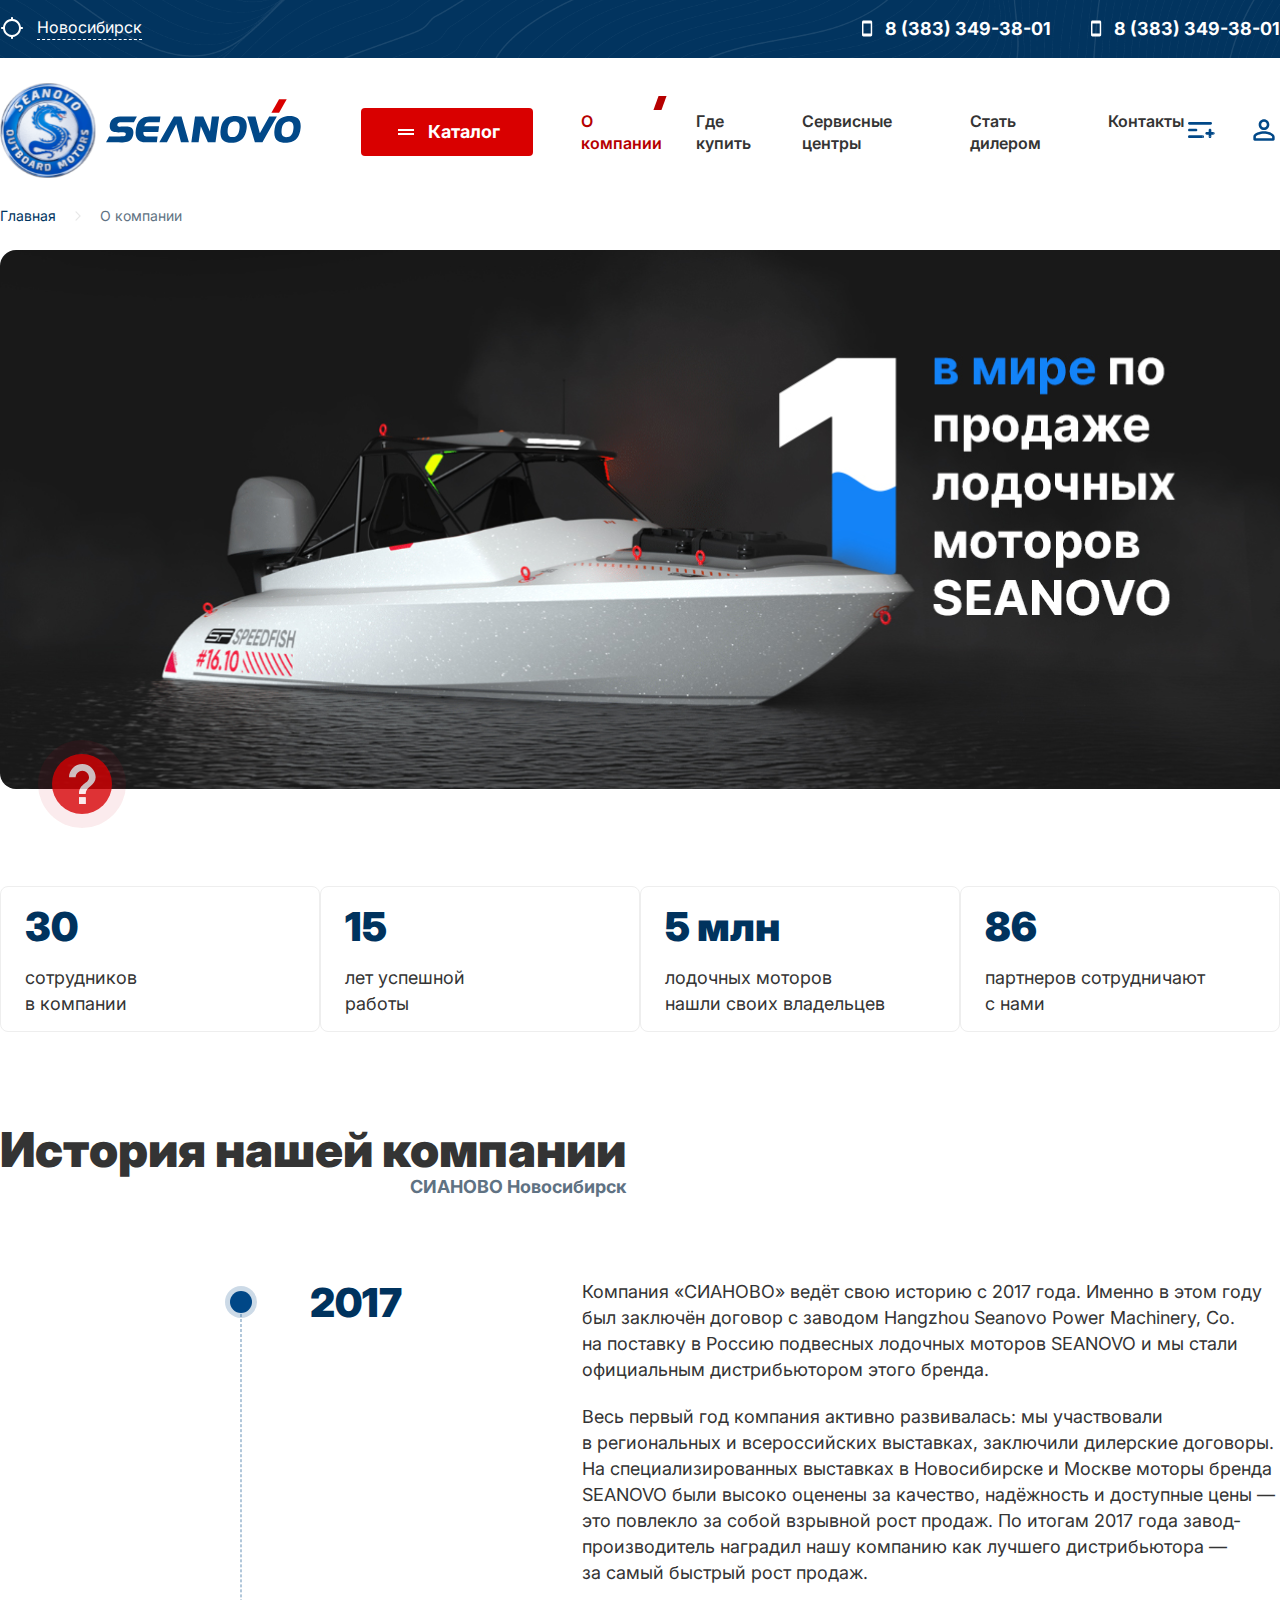
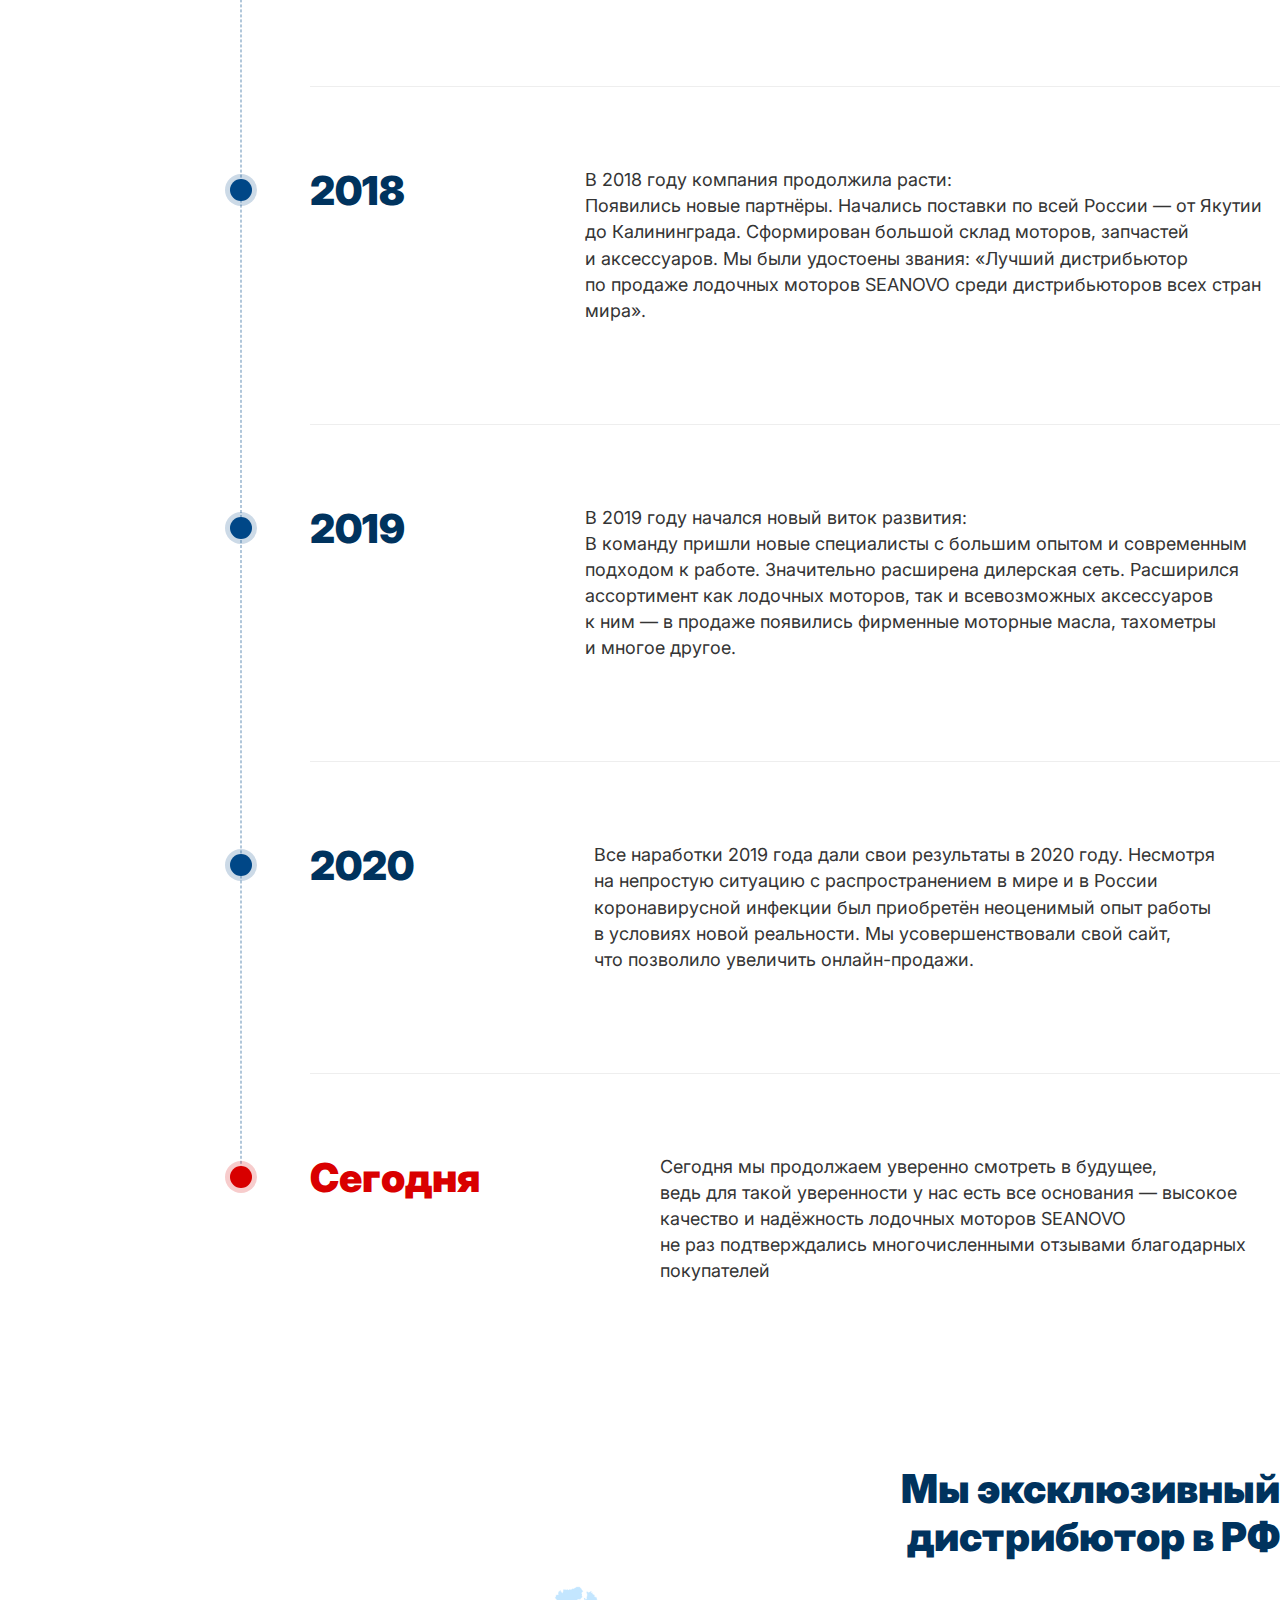
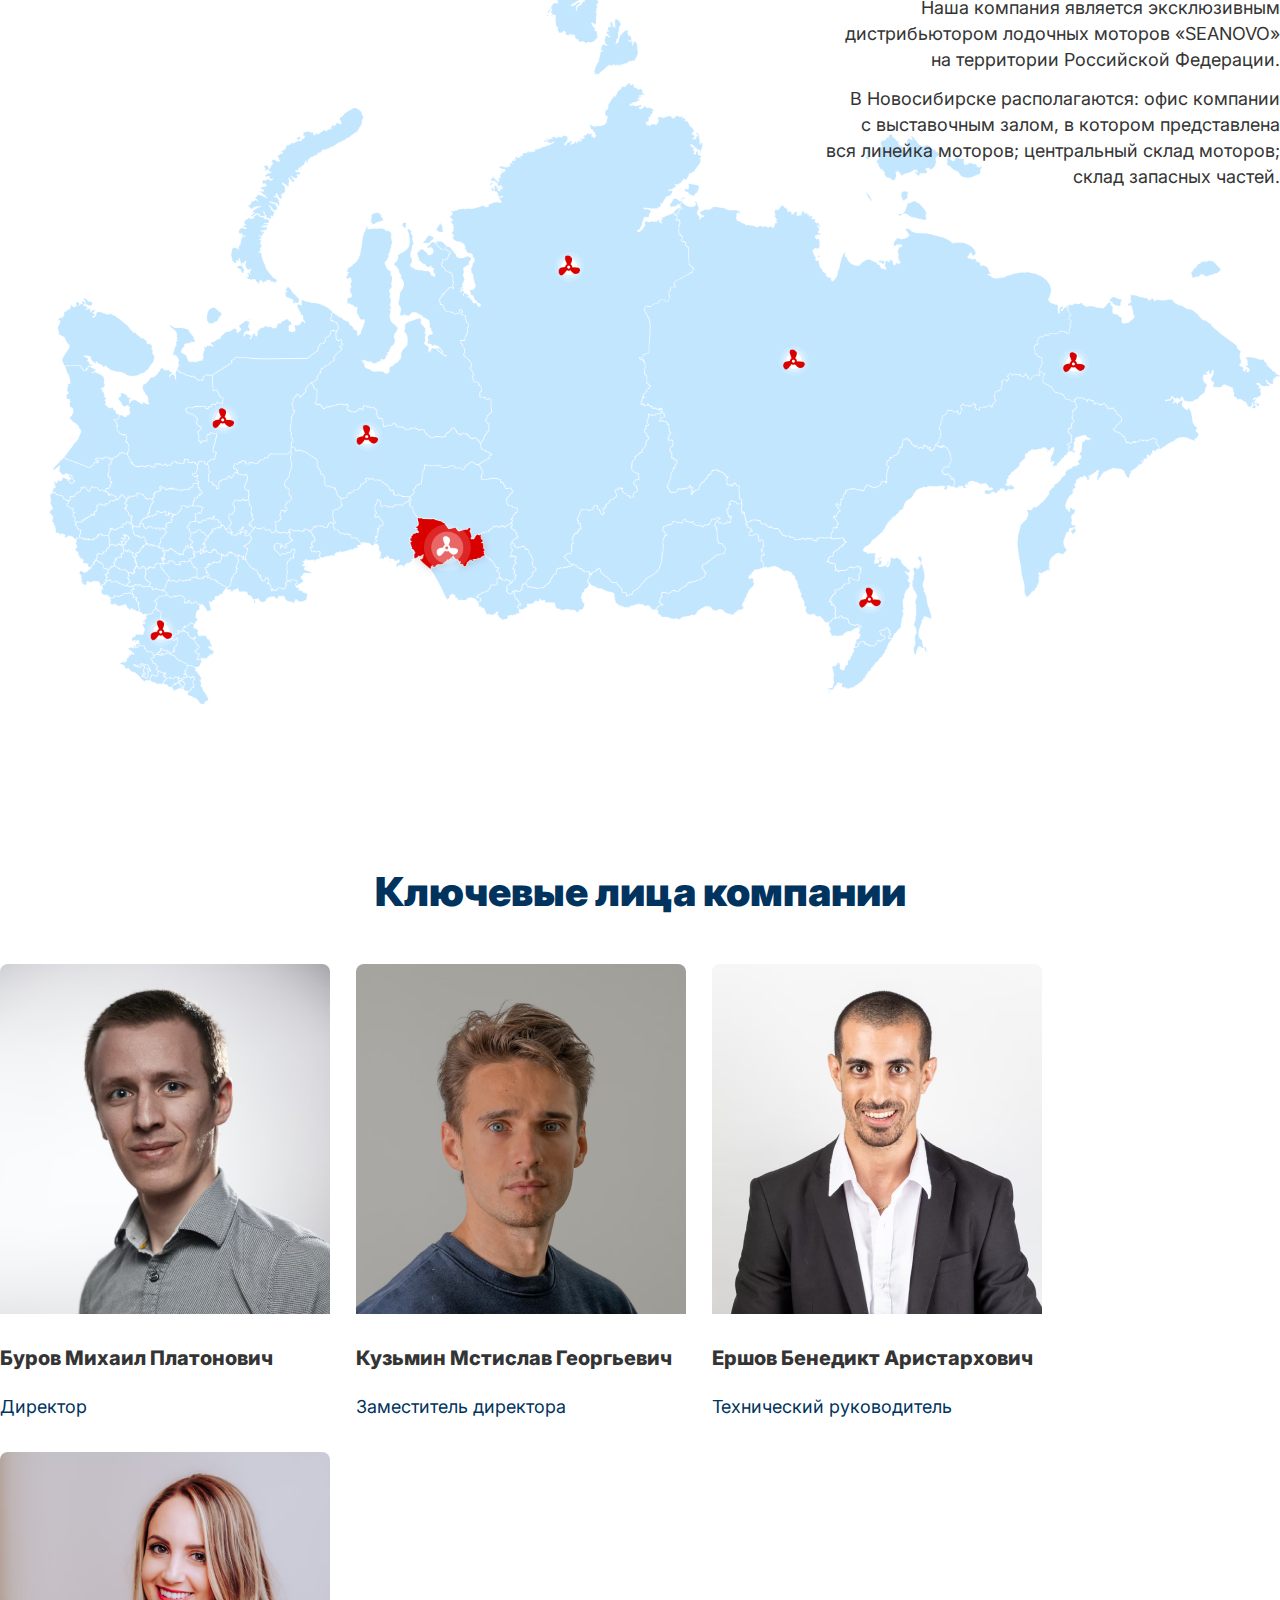
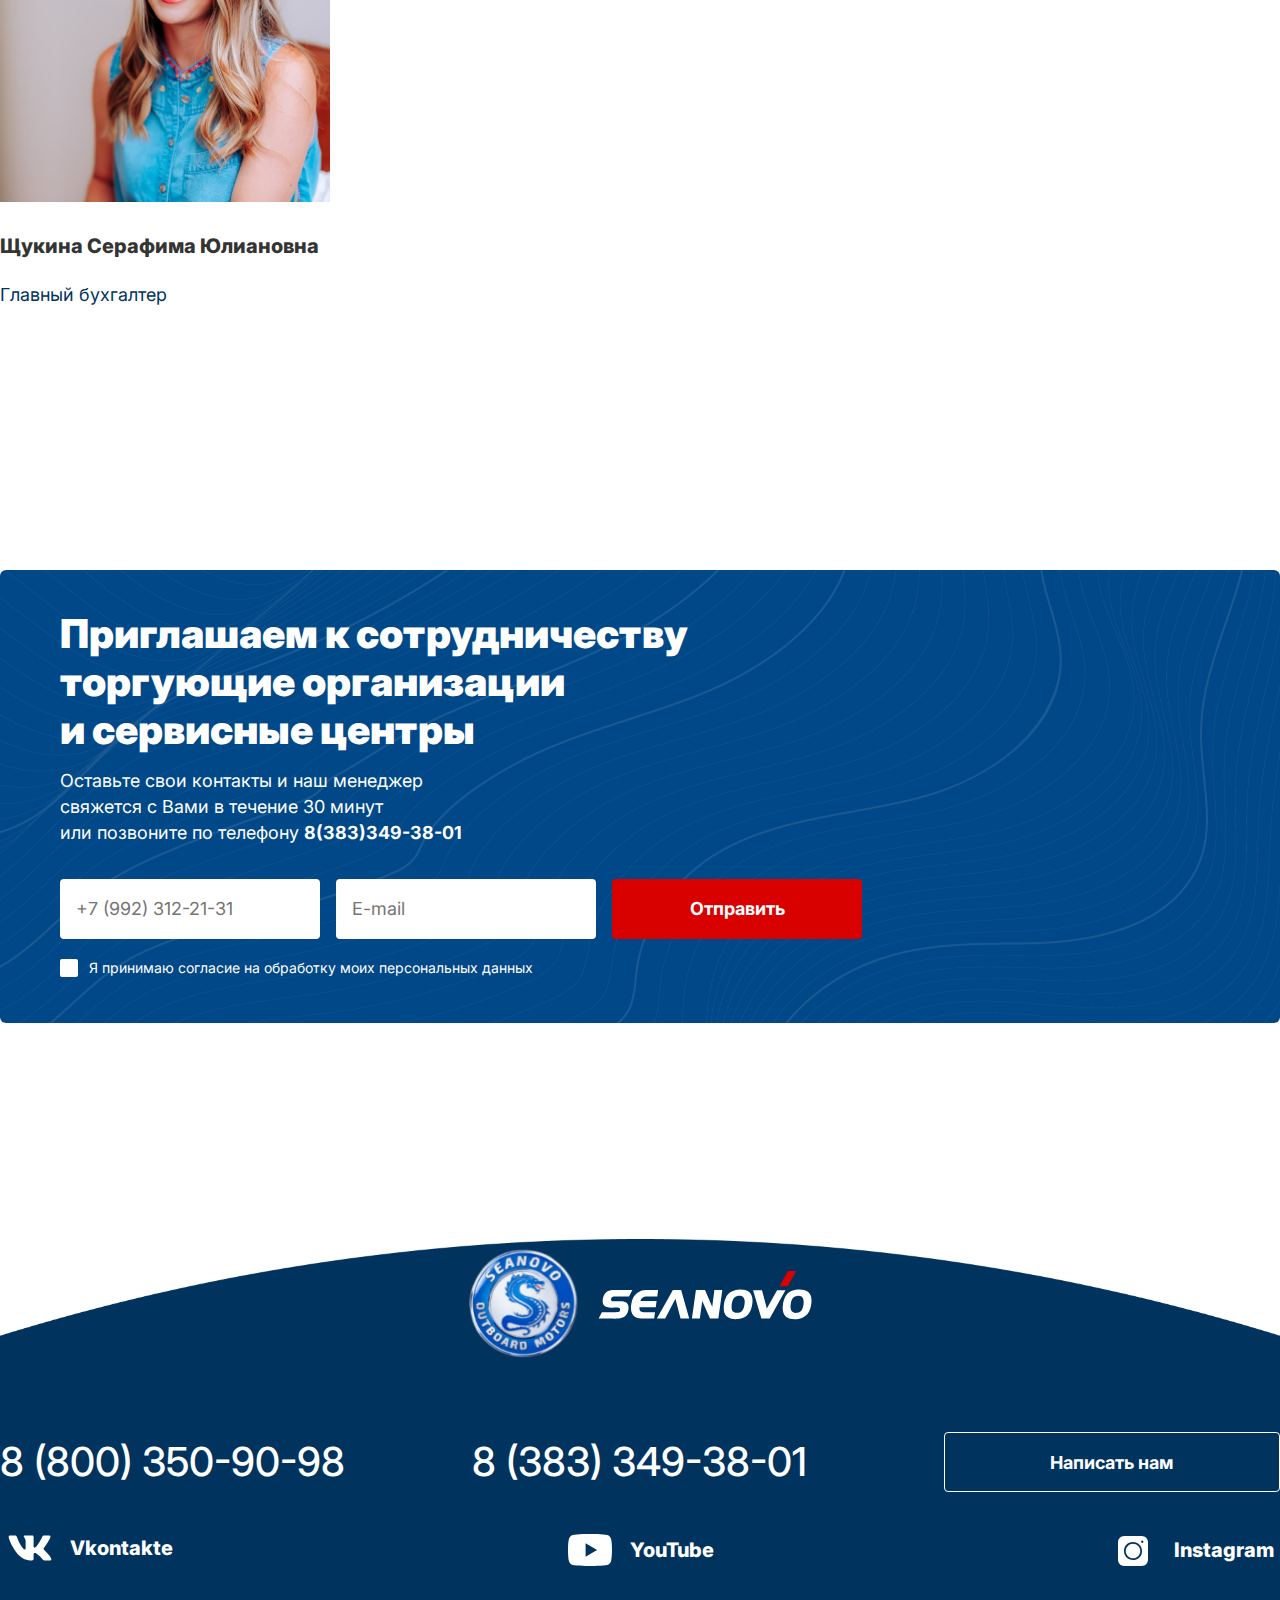
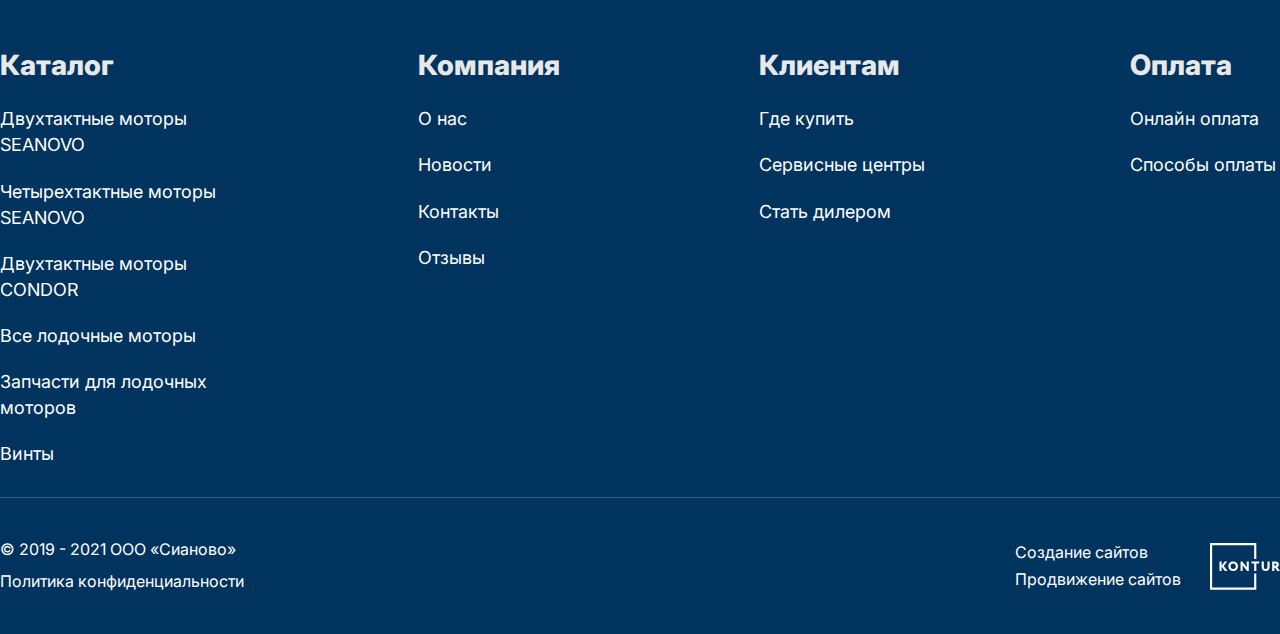
==== commit c2e9973c: "поправки" ====
--- a/about-us.html
+++ b/about-us.html
@@ -51,9 +51,18 @@
                         <span></span>
                         <p>Каталог</p>
                     </button>
+                    <button class="header_burgir">
+                        <svg xmlns="http://www.w3.org/2000/svg" width="32" height="32" viewBox="0 0 32 32" fill="none">
+                            <path d="M5.33333 24H26.6667C27.4 24 28 23.4 28 22.6667C28 21.9333 27.4 21.3333 26.6667 21.3333H5.33333C4.6 21.3333 4 21.9333 4 22.6667C4 23.4 4.6 24 5.33333 24ZM5.33333 17.3333H26.6667C27.4 17.3333 28 16.7333 28 16C28 15.2667 27.4 14.6667 26.6667 14.6667H5.33333C4.6 14.6667 4 15.2667 4 16C4 16.7333 4.6 17.3333 5.33333 17.3333ZM4 9.33333C4 10.0667 4.6 10.6667 5.33333 10.6667H26.6667C27.4 10.6667 28 10.0667 28 9.33333C28 8.6 27.4 8 26.6667 8H5.33333C4.6 8 4 8.6 4 9.33333Z" fill="#014888"/>
+                        </svg>
+                        <svg xmlns="http://www.w3.org/2000/svg" width="32" height="32" viewBox="0 0 32 32" fill="none">
+                            <path d="M22.1421 8.9438L8.94281 22.1431C8.42426 22.6617 8.42426 23.5102 8.94281 24.0287C9.46135 24.5473 10.3099 24.5473 10.8284 24.0287L24.0278 10.8294C24.5463 10.3109 24.5463 9.46235 24.0278 8.9438C23.5092 8.42526 22.6607 8.42526 22.1421 8.9438Z" fill="#00335E"/>
+                            <path d="M24.0279 22.1421L10.8286 8.94281C10.31 8.42426 9.46148 8.42426 8.94293 8.94281C8.42439 9.46135 8.42439 10.3099 8.94293 10.8284L22.1423 24.0278C22.6608 24.5463 23.5093 24.5463 24.0279 24.0278C24.5464 23.5092 24.5464 22.6607 24.0279 22.1421Z" fill="#00335E"/>
+                        </svg>
+                    </button>
                     <ul class="header__navbar">
                         <li>
-                            <a href="#">О компании</a>
+                            <a class="active" href="#">О компании</a>
                         </li>
                         <li>
                             <a href="#">Где купить</a>
@@ -92,6 +101,55 @@
             </div>
         </div>
     </header>
+    <div class="header_mobile_menu">
+        <div class="top">
+            <svg xmlns="http://www.w3.org/2000/svg" width="32" height="32" viewBox="0 0 32 32" fill="none">
+                <path d="M16.0002 7.86667C17.5468 7.86667 18.8002 9.12 18.8002 10.6667C18.8002 12.2133 17.5468 13.4667 16.0002 13.4667C14.4535 13.4667 13.2002 12.2133 13.2002 10.6667C13.2002 9.12 14.4535 7.86667 16.0002 7.86667ZM16.0002 19.8667C19.9602 19.8667 24.1335 21.8133 24.1335 22.6667V24.1333H7.86683V22.6667C7.86683 21.8133 12.0402 19.8667 16.0002 19.8667ZM16.0002 5.33334C13.0535 5.33334 10.6668 7.72 10.6668 10.6667C10.6668 13.6133 13.0535 16 16.0002 16C18.9468 16 21.3335 13.6133 21.3335 10.6667C21.3335 7.72 18.9468 5.33334 16.0002 5.33334ZM16.0002 17.3333C12.4402 17.3333 5.3335 19.12 5.3335 22.6667V25.3333C5.3335 26.0667 5.9335 26.6667 6.66683 26.6667H25.3335C26.0668 26.6667 26.6668 26.0667 26.6668 25.3333V22.6667C26.6668 19.12 19.5602 17.3333 16.0002 17.3333Z" fill="#014888"/>
+            </svg>
+            <a href="#">Вход</a>
+            <a href="#">Регистрация</a>
+        </div>
+        <ul>
+            <li>
+                <a href="#">О компании</a>
+            </li>
+            <li>
+                <a href="#">Где купить</a>
+            </li>
+            <li>
+                <a href="#">Сервисные центры</a>
+            </li>
+            <li>
+                <a href="#">Стать дилером</a>
+            </li>
+            <li>
+                <a href="#">Контакты</a>
+            </li>
+        </ul>
+        <div class="phone">
+            <a href="tel:8 (383) 349-38-01">8 (383) 349-38-01</a>
+            <a href="tel:8 (800) 350-90-98">8 (800) 350-90-98</a>
+            <button class="btn">Написать нам</button>
+        </div>
+        <div class="soc">
+            <a href="#">
+                <svg xmlns="http://www.w3.org/2000/svg" width="48" height="48" viewBox="0 0 48 48" fill="none">
+                    <path d="M38.0709 25.8268C37.3812 24.9556 37.5785 24.568 38.0709 23.7893C38.0798 23.7804 43.774 15.912 44.3608 13.2436L44.3642 13.2418C44.6558 12.2694 44.3642 11.5547 42.9546 11.5547H38.2896C37.102 11.5547 36.5544 12.168 36.2611 12.8543C36.2611 12.8543 33.886 18.5397 30.526 22.2249C29.4417 23.2898 28.9403 23.6311 28.3483 23.6311C28.0567 23.6311 27.6035 23.2898 27.6035 22.3174V13.2418C27.6035 12.0756 27.2709 11.5547 26.2879 11.5547H18.9527C18.2078 11.5547 17.7652 12.0987 17.7652 12.6054C17.7652 13.7111 19.4452 13.9654 19.6194 17.0765V23.8267C19.6194 25.3058 19.3509 25.5778 18.7553 25.5778C17.1696 25.5778 13.3207 19.8694 11.0398 13.336C10.5794 12.0685 10.1296 11.5565 8.93318 11.5565H4.26652C2.93494 11.5565 2.6665 12.1698 2.6665 12.856C2.6665 14.0685 4.25229 20.0969 10.0407 28.0613C13.8985 33.4978 19.3314 36.4437 24.2736 36.4437C27.2443 36.4437 27.6069 35.7893 27.6069 34.6641C27.6069 29.4694 27.3384 28.9786 28.8264 28.9786C29.5163 28.9786 30.7039 29.3201 33.4771 31.9423C36.647 35.0517 37.1678 36.4437 38.9421 36.4437H43.607C44.9368 36.4437 45.6105 35.7893 45.2229 34.4986C44.3358 31.7841 38.3412 26.2 38.0709 25.8268Z" fill="#014888"/>
+                </svg>
+            </a>
+            <a href="#">
+                <svg xmlns="http://www.w3.org/2000/svg" width="48" height="48" viewBox="0 0 48 48" fill="none">
+                    <path d="M45.0934 13.0072C44.5865 11.0493 43.1002 9.5058 41.2155 8.97858C37.7724 8 23.9994 8 23.9994 8C23.9994 8 10.2272 8 6.78405 8.94148C4.93557 9.46814 3.41313 11.0495 2.90611 13.0072C2 16.5834 2 24 2 24C2 24 2 31.4539 2.90611 34.9927C3.41368 36.9505 4.89932 38.4939 6.7843 39.0212C10.2634 40 24 40 24 40C24 40 37.7724 40 41.2155 39.0586C43.1004 38.5317 44.5865 36.9881 45.094 35.0305C45.9998 31.4539 45.9998 24.0376 45.9998 24.0376C45.9998 24.0376 46.0361 16.5834 45.0934 13.0072ZM19.6145 30.8517V17.1483L31.0673 24L19.6145 30.8517Z" fill="#014888"/>
+                </svg>
+            </a>
+            <a href="#">
+                <svg xmlns="http://www.w3.org/2000/svg" width="48" height="48" viewBox="0 0 48 48" fill="none">
+                    <path d="M8 16.2333V33.7667C8 37.2093 10.7907 40 14.2333 40H31.7667C35.2093 40 38 37.2093 38 33.7667V16.2333C38 12.7907 35.2093 10 31.7667 10H14.2333C10.7907 10 8 12.7907 8 16.2333ZM26.1778 33.5001C18.7783 36.0532 11.9468 29.2217 14.4999 21.8222C15.3601 19.3283 17.3281 17.3601 19.822 16.4999C27.2217 13.9468 34.0532 20.7783 31.5001 28.178C30.6399 30.6719 28.6719 32.6399 26.1778 33.5001ZM33.4097 15.9286C33.292 16.5451 32.7819 16.9038 32.2542 16.9038C31.933 16.9038 31.6056 16.7712 31.3549 16.4836C31.3328 16.4581 31.3121 16.4308 31.2938 16.4025C31.035 16.007 31.027 15.5371 31.2469 15.1561C31.4025 14.8864 31.6537 14.6937 31.9546 14.6132C32.2551 14.5322 32.5693 14.5738 32.8386 14.7296C33.2198 14.9493 33.4476 15.3604 33.4216 15.8317C33.4198 15.864 33.416 15.8967 33.4097 15.9286Z" fill="#014888"/>
+                    <path d="M22.9999 17.7111C18.9811 17.7111 15.7119 20.9803 15.7119 24.9991C15.7119 29.0179 18.9811 32.287 22.9999 32.287C27.0187 32.287 30.2878 29.0179 30.2878 24.9991C30.2878 20.9803 27.0187 17.7111 22.9999 17.7111Z" fill="#014888"/>
+                </svg>
+            </a>
+        </div>
+    </div>
     <div class="catalog_menu">
         <div class="box">
             <a href="" class="items">
@@ -196,9 +254,7 @@
                 <div class="crumbs">
                     <a href="#">Главная</a>
                     <img src="img/crumbs.svg" alt="">
-                    <a href="#">Категории</a>
-                    <img src="img/crumbs.svg" alt="">
-                    <p>Лодочные моторы</p>
+                    <p>О компании</p>
                 </div>
                 <img class="about_us__page__banner" src="img/about_us.png" alt="">
                 <div class="about_us__number">
@@ -285,7 +341,7 @@
                                 <img src="img/human2.png" alt="">
                             </div>
                             <h5 class="name">Кузьмин Мстислав Георгьевич</h5>
-                            <p>Кузьмин Мстислав Георгьевич</p>
+                            <p>Заместитель директора</p>
                         </div>
                         <div class="block">
                             <div class="img">
@@ -325,6 +381,23 @@
             </div>
         </section>
     </main>
+    <div class="question_fixed">
+        <button class="question_btn">
+            <svg xmlns="http://www.w3.org/2000/svg" width="27" height="40" viewBox="0 0 27 40" fill="none">
+                <path d="M10 40H16.6667V33.3333H10V40ZM13.3333 0C5.96667 0 0 5.96667 0 13.3333H6.66667C6.66667 9.66667 9.66667 6.66667 13.3333 6.66667C17 6.66667 20 9.66667 20 13.3333C20 20 10 19.1667 10 30H16.6667C16.6667 22.5 26.6667 21.6667 26.6667 13.3333C26.6667 5.96667 20.7 0 13.3333 0Z" fill="white"/>
+                <path d="M16.6667 40H10V33.3333H16.6667V40Z" fill="white"/>
+            </svg>
+            <svg xmlns="http://www.w3.org/2000/svg" width="40" height="40" viewBox="0 0 40 40" fill="none">
+                <path d="M27.6777 11.1798L11.1785 27.6789C10.5303 28.3271 10.5303 29.3878 11.1785 30.0359C11.8267 30.6841 12.8874 30.6841 13.5355 30.0359L30.0347 13.5368C30.6829 12.8886 30.6829 11.8279 30.0347 11.1798C29.3865 10.5316 28.3259 10.5316 27.6777 11.1798Z" fill="white"/>
+                <path d="M30.0348 27.6777L13.5357 11.1785C12.8875 10.5303 11.8268 10.5303 11.1787 11.1785C10.5305 11.8267 10.5305 12.8874 11.1787 13.5355L27.6778 30.0347C28.326 30.6829 29.3867 30.6829 30.0348 30.0347C30.683 29.3865 30.683 28.3259 30.0348 27.6777Z" fill="white"/>
+            </svg>
+        </button>
+        <div class="question_block">
+            <a href="#">Где купить</a>
+            <a href="#">Сервисные центры</a>
+            <a href="#">Расшифровка мотора</a>
+        </div>
+    </div>
 
     <footer class="footer">
         <div class="footer__logo">
--- a/css/style.css
+++ b/css/style.css
@@ -249,6 +249,13 @@
       -webkit-transform: skewX(-20deg) translateY(0px);
       -ms-transform: skewX(-20deg) translateY(0px);
       transform: skewX(-20deg) translateY(0px); }
+    .header__navbar li a.active {
+      color: #B60000; }
+    .header__navbar li a.active::after {
+      opacity: 1;
+      -webkit-transform: skewX(-20deg) translateY(0px);
+      -ms-transform: skewX(-20deg) translateY(0px);
+      transform: skewX(-20deg) translateY(0px); }
   .header__navbar li:nth-child(1) {
     margin-left: 0; }
 
@@ -315,24 +322,6 @@
   top: 0;
   left: 0;
   opacity: 0.1; }
-
-.header.fixed .header__bottom {
-  height: 94px;
-  position: fixed;
-  top: 0;
-  left: 0;
-  z-index: 999;
-  background: #fff;
-  width: 100%;
-  -webkit-box-shadow: 0px 8px 25px rgba(0, 15, 31, 0.07);
-  box-shadow: 0px 8px 25px rgba(0, 15, 31, 0.07); }
-
-.header.fixed .header__logo img {
-  width: 195px; }
-
-.header.fixed .header__catalog {
-  height: 100%;
-  border-radius: 0; }
 
 .catalog_menu {
   width: 100%;
@@ -715,6 +704,9 @@
   .categories__btn .btn:hover {
     background: #B60000; }
 
+.product_slider__slick .slick-arrow {
+  opacity: 0; }
+
 .product_slider__slick .slick-arrow::before {
   display: none; }
 
@@ -754,6 +746,15 @@
   border-top: 0;
   border-left: 0;
   left: 43%; }
+
+.product_slider__slick:hover .slick-arrow {
+  opacity: 1; }
+
+.product_slider2__slick .slick-arrow {
+  opacity: 0; }
+
+.product_slider2__slick:hover .slick-arrow {
+  opacity: 1; }
 
 .product_slider {
   margin-bottom: 160px; }
@@ -870,7 +871,7 @@
     position: absolute;
     top: 174px;
     left: 50%;
-    z-index: 2;
+    z-index: -1;
     -webkit-transform: translateX(-50%);
     -ms-transform: translateX(-50%);
     transform: translateX(-50%);
@@ -956,6 +957,9 @@
 
 .product_slider__item:hover .slider_icon:hover svg path, .product_slider__item:hover .slider_icon2:hover svg path {
   fill: #00335E; }
+
+.product_slider__item:hover .btn {
+  z-index: 2; }
 
 .product_slider__block.slick-active .product_slider__item:hover {
   height: 688px;
@@ -1280,7 +1284,48 @@
     text-align: center; }
 
 .reviews__slider {
-  margin-bottom: 48px; }
+  margin-bottom: 48px !important; }
+  .reviews__slider .slick-arrow {
+    opacity: 0;
+    -webkit-transition: all 0.3s ease;
+    -o-transition: all 0.3s ease;
+    transition: all 0.3s ease; }
+  .reviews__slider .slick-arrow::before {
+    display: none; }
+  .reviews__slider .slick-arrow {
+    width: 48px;
+    height: 48px;
+    background: #FFFFFF;
+    -webkit-box-shadow: 0px 2px 15px rgba(9, 30, 66, 0.08);
+    box-shadow: 0px 2px 15px rgba(9, 30, 66, 0.08);
+    z-index: 9;
+    border-radius: 50%; }
+  .reviews__slider .slick-arrow::after {
+    content: "";
+    width: 15px;
+    height: 15px;
+    border: 1px solid #014888;
+    position: absolute;
+    top: 50%;
+    left: 50%;
+    -webkit-transform: translate(-50%, -50%) rotate(-45deg);
+    -ms-transform: translate(-50%, -50%) rotate(-45deg);
+    transform: translate(-50%, -50%) rotate(-45deg); }
+  .reviews__slider .slick-prev {
+    left: 220px; }
+  .reviews__slider .slick-next {
+    right: 220px; }
+  .reviews__slider .slick-prev::after {
+    border-right: 0;
+    border-bottom: 0;
+    left: 57%; }
+  .reviews__slider .slick-next::after {
+    border-top: 0;
+    border-left: 0;
+    left: 43%; }
+
+.reviews__slider:hover .slick-arrow {
+  opacity: 1; }
 
 .reviews__block {
   height: 275px;
@@ -1421,24 +1466,59 @@
     display: -webkit-box;
     display: -ms-flexbox;
     display: flex;
-    -webkit-box-align: center;
-    -ms-flex-align: center;
-    align-items: center;
     -webkit-box-pack: justify;
     -ms-flex-pack: justify;
     justify-content: space-between;
-    font-weight: 500;
+    font-weight: bold;
     font-size: 18px;
-    line-height: 21px;
-    color: #111827;
+    line-height: 140%;
+    color: #343434;
     cursor: pointer; }
-    .aside__price li h5 img, .aside__color li h5 img, .aside__material li h5 img, .aside__type li h5 img, .aside__radio li h5 img {
+    .aside__price li h5 svg, .aside__color li h5 svg, .aside__material li h5 svg, .aside__type li h5 svg, .aside__radio li h5 svg {
+      height: 20px;
       -webkit-transition: all 0.3s ease;
       -o-transition: all 0.3s ease;
       transition: all 0.3s ease; }
+      .aside__price li h5 svg path, .aside__color li h5 svg path, .aside__material li h5 svg path, .aside__type li h5 svg path, .aside__radio li h5 svg path {
+        stroke: #E8E8E8; }
   .aside__price li .block, .aside__color li .block, .aside__material li .block, .aside__type li .block, .aside__radio li .block {
     max-height: 0;
     overflow: hidden; }
+
+.aside__radio h5.active + .block {
+  padding-top: 8px; }
+
+.aside__radio .block {
+  display: -webkit-box;
+  display: -ms-flexbox;
+  display: flex;
+  -ms-flex-wrap: wrap;
+  flex-wrap: wrap; }
+
+.aside__radio .radio {
+  position: relative;
+  margin: 8px 8px 0 0 !important; }
+  .aside__radio .radio input {
+    width: 0;
+    height: 0;
+    position: absolute;
+    top: 0;
+    left: 0;
+    opacity: 0; }
+  .aside__radio .radio label {
+    font-weight: normal;
+    font-size: 16px;
+    line-height: 145%;
+    color: #343434;
+    background: #FFFFFF;
+    border: 1px solid #014888;
+    border-radius: 8px;
+    padding: 8px;
+    position: relative;
+    z-index: 1; }
+  .aside__radio .radio input:checked + label {
+    background: #014888;
+    color: #FFFFFF; }
 
 .aside__price .slider-range {
   padding: 0 9px;
@@ -1518,10 +1598,12 @@
 
 .catalog__aside {
   width: 239px; }
-  .catalog__aside p.active img, .catalog__aside h5.active img {
+  .catalog__aside p.active svg, .catalog__aside h5.active svg {
     -webkit-transform: rotate(-180deg);
     -ms-transform: rotate(-180deg);
     transform: rotate(-180deg); }
+    .catalog__aside p.active svg path, .catalog__aside h5.active svg path {
+      stroke: #00335E; }
   .catalog__aside p.active + ul {
     max-height: 1000px;
     -webkit-transition: all 0.5s ease;
@@ -1540,7 +1622,6 @@
     display: -webkit-box;
     display: -ms-flexbox;
     display: flex;
-    align-items: center;
     position: relative; }
     .catalog__aside .check input {
       width: 18px;
@@ -1561,11 +1642,8 @@
       background: #fff;
       border-radius: 2px;
       position: absolute;
-      top: 50%;
+      top: 2px;
       left: 0;
-      -webkit-transform: translateY(-50%);
-      -ms-transform: translateY(-50%);
-      transform: translateY(-50%);
       cursor: pointer; }
     .catalog__aside .check input:checked + label::after {
       background: url(../img/check.svg) #014888 no-repeat center;
@@ -1634,7 +1712,7 @@
       background: #FFFFFF;
       border: 1px solid #E8E8E8;
       border-radius: 6px;
-      margin-right: 20px;
+      margin-right: 15px;
       margin-bottom: 15px; }
     .categories__page__product .nav li a:hover {
       background: #00335E;
@@ -1840,7 +1918,8 @@
     margin-left: 12px;
     -webkit-transition: all 0.2s linear;
     -o-transition: all 0.2s linear;
-    transition: all 0.2s linear; }
+    transition: all 0.2s linear;
+    cursor: pointer; }
     .product__page .h2 .icon p {
       font-weight: 500;
       font-size: 14px;
@@ -1851,14 +1930,56 @@
       position: absolute;
       top: -2px;
       left: -2px; }
-  .product__page .h2 .icon:hover {
+  .product__page .h2 .icon.active {
     width: 236px; }
+
+.all_specifications {
+  font-weight: normal;
+  font-size: 18px;
+  line-height: 145%;
+  color: #014888; }
 
 .product__page_slider {
   padding-bottom: 210px; }
 
 .product__page_nav {
-  margin-bottom: 38px; }
+  margin-bottom: 38px;
+  position: relative; }
+  .product__page_nav .slick-prev {
+    display: none !important; }
+  .product__page_nav .slick-next::before {
+    display: none; }
+  .product__page_nav .slick-arrow {
+    width: 48px;
+    height: 48px;
+    background: #FFFFFF;
+    -webkit-box-shadow: 0px 2px 15px rgba(9, 30, 66, 0.08);
+    box-shadow: 0px 2px 15px rgba(9, 30, 66, 0.08);
+    z-index: 9;
+    border-radius: 50%;
+    -webkit-transition: all 0.2s ease;
+    -o-transition: all 0.2s ease;
+    transition: all 0.2s ease;
+    border: 2px solid transparent; }
+  .product__page_nav .slick-arrow::after {
+    content: "";
+    width: 15px;
+    height: 15px;
+    border: 1px solid #014888;
+    position: absolute;
+    top: 50%;
+    left: 50%;
+    -webkit-transform: translate(-50%, -50%) rotate(-45deg);
+    -ms-transform: translate(-50%, -50%) rotate(-45deg);
+    transform: translate(-50%, -50%) rotate(-45deg); }
+  .product__page_nav .slick-next {
+    right: 0; }
+  .product__page_nav .slick-next::after {
+    border-top: 0;
+    border-left: 0;
+    left: 43%; }
+  .product__page_nav .slick-arrow:hover {
+    border: 2px solid #00335E; }
   .product__page_nav .block {
     padding: 2px 0;
     padding-left: 1px; }
@@ -1881,6 +2002,21 @@
       border: 1px solid #00335E;
       color: #FFFFFF; }
 
+.product__page_nav::after {
+  content: "";
+  width: 100px;
+  height: 41px;
+  position: absolute;
+  right: 0;
+  top: 50%;
+  -webkit-transform: translateY(-50%);
+  -ms-transform: translateY(-50%);
+  transform: translateY(-50%);
+  background: -webkit-gradient(linear, right top, left top, color-stop(2.2%, #FFFFFF), to(rgba(255, 255, 255, 0)));
+  background: -webkit-linear-gradient(right, #FFFFFF 2.2%, rgba(255, 255, 255, 0) 100%);
+  background: -o-linear-gradient(right, #FFFFFF 2.2%, rgba(255, 255, 255, 0) 100%);
+  background: linear-gradient(270deg, #FFFFFF 2.2%, rgba(255, 255, 255, 0) 100%); }
+
 .product__page__box {
   display: -webkit-box;
   display: -ms-flexbox;
@@ -1918,6 +2054,9 @@
       -ms-transform: translate(-50%, -50%);
       transform: translate(-50%, -50%); }
 
+.product__page__nav .slick-arrow {
+  opacity: 0; }
+
 .product__page__nav .slick-arrow::before {
   display: none; }
 
@@ -1964,6 +2103,9 @@
 
 .product__page__nav .slick-arrow:hover {
   border: 2px solid #00335E; }
+
+.product__page__nav:hover .slick-arrow {
+  opacity: 1; }
 
 .product__page__nav_block {
   height: 79px;
@@ -2436,6 +2578,77 @@
   background: #FFFFFF;
   z-index: 9;
   overflow-y: scroll; }
+  .map__page__block .top {
+    display: -webkit-box;
+    display: -ms-flexbox;
+    display: flex;
+    -webkit-box-pack: center;
+    -ms-flex-pack: center;
+    justify-content: center;
+    height: 58px;
+    background: #FFFFFF;
+    -webkit-box-shadow: inset 0px -1px 0px #EEEEEE;
+    box-shadow: inset 0px -1px 0px #EEEEEE; }
+    .map__page__block .top .btn {
+      display: -webkit-box;
+      display: -ms-flexbox;
+      display: flex;
+      -webkit-box-align: center;
+      -ms-flex-align: center;
+      align-items: center;
+      background-color: transparent;
+      border: none;
+      border-bottom: 2px solid transparent;
+      padding: 0 16px;
+      font-weight: bold;
+      font-size: 18px;
+      line-height: 140%;
+      color: #5F7283; }
+      .map__page__block .top .btn svg {
+        margin-right: 8px; }
+        .map__page__block .top .btn svg path {
+          fill: #5F7283; }
+    .map__page__block .top .btn.active {
+      color: #014888;
+      border-bottom: 2px solid #014888; }
+      .map__page__block .top .btn.active svg path {
+        fill: #014888; }
+  .map__page__block .block {
+    height: 144px;
+    overflow: hidden;
+    background: #FFFFFF;
+    -webkit-box-shadow: inset 0px -1px 0px #EEEEEE;
+    box-shadow: inset 0px -1px 0px #EEEEEE;
+    padding-top: 24px;
+    padding-left: 91px; }
+    .map__page__block .block h5 {
+      font-weight: 800;
+      font-size: 20px;
+      line-height: 120%;
+      color: #343434;
+      margin-bottom: 16px; }
+    .map__page__block .block p {
+      font-weight: normal;
+      font-size: 18px;
+      line-height: 140%;
+      color: #5F7283; }
+  .map__page__block .title {
+    display: -webkit-box;
+    display: -ms-flexbox;
+    display: flex;
+    -webkit-box-align: center;
+    -ms-flex-align: center;
+    align-items: center;
+    padding-left: 87px;
+    height: 64px;
+    background: #00335E; }
+    .map__page__block .title p {
+      font-weight: 800;
+      font-size: 20px;
+      line-height: 120%;
+      color: #FFFFFF; }
+    .map__page__block .title svg {
+      margin-right: 10px; }
 
 .map__page__block::-webkit-scrollbar {
   background: #EEEEEE;
@@ -2450,8 +2663,131 @@
 .map__page__block::-webkit-scrollbar-button {
   display: none; }
 
-.map__page__block {
-  font-family: 'Roboto', sans-serif; }
+.map__page__filter {
+  display: -webkit-box;
+  display: -ms-flexbox;
+  display: flex;
+  -webkit-box-orient: vertical;
+  -webkit-box-direction: normal;
+  -ms-flex-direction: column;
+  flex-direction: column;
+  -webkit-box-align: center;
+  -ms-flex-align: center;
+  align-items: center;
+  position: absolute;
+  top: 11px;
+  right: 0;
+  width: calc(100% - 533px);
+  z-index: 9; }
+  .map__page__filter .top {
+    display: -webkit-box;
+    display: -ms-flexbox;
+    display: flex;
+    -webkit-box-align: center;
+    -ms-flex-align: center;
+    align-items: center;
+    -webkit-box-pack: center;
+    -ms-flex-pack: center;
+    justify-content: center;
+    width: 314px;
+    height: 51px;
+    background: #FFFFFF;
+    -webkit-box-shadow: 0px 8px 25px rgba(0, 15, 31, 0.07);
+    box-shadow: 0px 8px 25px rgba(0, 15, 31, 0.07);
+    border-radius: 58px;
+    margin-bottom: 8px; }
+    .map__page__filter .top .btn {
+      font-weight: normal;
+      font-size: 18px;
+      line-height: 145%;
+      color: #5F7283;
+      cursor: pointer;
+      border-bottom: 1px dashed #5F7283;
+      padding-bottom: 2px;
+      margin: 0 16px; }
+    .map__page__filter .top .btn.active {
+      color: #00335E;
+      border-bottom: 1px dashed #00335E; }
+  .map__page__filter .bottom {
+    display: -webkit-box;
+    display: -ms-flexbox;
+    display: flex;
+    -webkit-box-align: center;
+    -ms-flex-align: center;
+    align-items: center;
+    -webkit-box-pack: center;
+    -ms-flex-pack: center;
+    justify-content: center;
+    width: 562px;
+    height: 56px;
+    background: #FFFFFF;
+    -webkit-box-shadow: 0px 8px 25px rgba(0, 15, 31, 0.07);
+    box-shadow: 0px 8px 25px rgba(0, 15, 31, 0.07);
+    border-radius: 58px; }
+    .map__page__filter .bottom .check {
+      display: -webkit-box;
+      display: -ms-flexbox;
+      display: flex;
+      -webkit-box-align: center;
+      -ms-flex-align: center;
+      align-items: center;
+      position: relative;
+      margin: 0 20px; }
+      .map__page__filter .bottom .check input {
+        width: 64px;
+        height: 32px;
+        -webkit-box-ordinal-group: 2;
+        -ms-flex-order: 1;
+        order: 1;
+        margin-left: 16px;
+        opacity: 0; }
+      .map__page__filter .bottom .check label {
+        font-weight: bold;
+        font-size: 18px;
+        line-height: 140%;
+        color: #343434; }
+      .map__page__filter .bottom .check label .on {
+        display: -webkit-box;
+        display: -ms-flexbox;
+        display: flex;
+        -webkit-box-align: center;
+        -ms-flex-align: center;
+        align-items: center;
+        padding: 0 4px;
+        width: 64px;
+        height: 32px;
+        position: absolute;
+        top: 50%;
+        right: 0;
+        -webkit-transform: translateY(-50%);
+        -ms-transform: translateY(-50%);
+        transform: translateY(-50%);
+        background: #014888;
+        border-radius: 323px;
+        -webkit-transition: all 0.2s ease;
+        -o-transition: all 0.2s ease;
+        transition: all 0.2s ease;
+        cursor: pointer; }
+        .map__page__filter .bottom .check label .on i {
+          display: block;
+          width: 26px;
+          height: 26px;
+          background: #FFFFFF;
+          border-radius: 50%;
+          -webkit-transition: all 0.2s ease;
+          -o-transition: all 0.2s ease;
+          transition: all 0.2s ease;
+          position: absolute;
+          top: 50%;
+          -webkit-transform: translateY(-50%);
+          -ms-transform: translateY(-50%);
+          transform: translateY(-50%);
+          right: 4px; }
+      .map__page__filter .bottom .check input:checked + label .on {
+        background-color: #D1D5DB; }
+        .map__page__filter .bottom .check input:checked + label .on i {
+          right: auto;
+          left: 4px; }
 
 .become__page {
   padding-bottom: 360px; }
@@ -2741,6 +3077,116 @@
   .about_us__humans .block:nth-child(4n) {
     margin-right: 0; }
 
+.question_fixed {
+  position: fixed;
+  bottom: 86px;
+  left: 52px;
+  z-index: 99;
+  opacity: 0.8; }
+
+.question_btn {
+  display: -webkit-box;
+  display: -ms-flexbox;
+  display: flex;
+  -webkit-box-align: center;
+  -ms-flex-align: center;
+  align-items: center;
+  -webkit-box-pack: center;
+  -ms-flex-pack: center;
+  justify-content: center;
+  width: 60px;
+  height: 60px;
+  background: #D90000;
+  border-radius: 50%;
+  border: none;
+  -webkit-transition: all 0.3s ease;
+  -o-transition: all 0.3s ease;
+  transition: all 0.3s ease; }
+  .question_btn svg:nth-child(2) {
+    display: none; }
+
+.question_btn:hover {
+  background: #B60000; }
+
+.question_btn::after {
+  content: "";
+  width: 88px;
+  height: 88px;
+  position: absolute;
+  top: 50%;
+  left: 50%;
+  -webkit-transform: translate(-50%, -50%);
+  -ms-transform: translate(-50%, -50%);
+  transform: translate(-50%, -50%);
+  background: rgba(204, 0, 30, 0.1);
+  border-radius: 50%; }
+
+.question_block {
+  width: 228px;
+  position: absolute;
+  left: 90px;
+  bottom: -50px;
+  -webkit-transform: translateY(500px);
+  -ms-transform: translateY(500px);
+  transform: translateY(500px); }
+  .question_block a {
+    display: -webkit-box;
+    display: -ms-flexbox;
+    display: flex;
+    -webkit-box-pack: center;
+    -ms-flex-pack: center;
+    justify-content: center;
+    width: 100%;
+    background: #D90000;
+    border-radius: 8px;
+    font-weight: 600;
+    font-size: 18px;
+    line-height: 140%;
+    color: #FFFFFF;
+    padding: 8px;
+    margin-top: 16px;
+    text-align: center;
+    -webkit-transform: translateY(10px);
+    -ms-transform: translateY(10px);
+    transform: translateY(10px);
+    opacity: 0;
+    -webkit-transition: all 0.2s ease;
+    -o-transition: all 0.2s ease;
+    transition: all 0.2s ease; }
+  .question_block a:nth-child(1) {
+    -webkit-transition-delay: 0.1s;
+    -o-transition-delay: 0.1s;
+    transition-delay: 0.1s; }
+  .question_block a:nth-child(2) {
+    -webkit-transition-delay: 0.2s;
+    -o-transition-delay: 0.2s;
+    transition-delay: 0.2s; }
+  .question_block a:nth-child(3) {
+    -webkit-transition-delay: 0.3s;
+    -o-transition-delay: 0.3s;
+    transition-delay: 0.3s; }
+  .question_block a:hover {
+    background: #B60000; }
+
+.question_fixed.active .question_block {
+  -webkit-transform: translateY(0);
+  -ms-transform: translateY(0);
+  transform: translateY(0); }
+  .question_fixed.active .question_block a {
+    -webkit-transform: translateY(0);
+    -ms-transform: translateY(0);
+    transform: translateY(0);
+    opacity: 1; }
+
+.question_fixed.active .question_btn {
+  -webkit-transform: rotate(-360deg);
+  -ms-transform: rotate(-360deg);
+  transform: rotate(-360deg); }
+  .question_fixed.active .question_btn svg {
+    display: none; }
+  .question_fixed.active .question_btn svg:nth-child(2) {
+    display: block; }
+
 .footer {
   position: relative; }
 
@@ -2916,6 +3362,14 @@
       transition: all 0.2s ease; }
     .footer__box .items a:hover {
       color: #D90000; }
+  .footer__box .items:nth-child(1) {
+    width: 218px; }
+  .footer__box .items:nth-child(2) {
+    width: 142px; }
+  .footer__box .items:nth-child(3) {
+    width: 171px; }
+  .footer__box .items:nth-child(4) {
+    width: 150px; }
 
 .footer__bottom {
   display: -webkit-box;
@@ -2961,3 +3415,1828 @@
       text-decoration: underline; }
     .footer__bottom .right img {
       margin-left: 29px; }
+
+.info {
+  width: 1046px;
+  height: 100vh;
+  overflow-y: auto;
+  background: #FFFFFF;
+  -webkit-box-shadow: 0px 8px 25px rgba(0, 15, 31, 0.07);
+  box-shadow: 0px 8px 25px rgba(0, 15, 31, 0.07);
+  position: fixed;
+  top: 0;
+  right: -1100px;
+  z-index: 999;
+  -webkit-transition: all 0.2s linear;
+  -o-transition: all 0.2s linear;
+  transition: all 0.2s linear;
+  padding-top: 122px;
+  padding-left: 80px;
+  padding-bottom: 82px; }
+
+.info.active {
+  right: 0; }
+
+.info__close {
+  position: absolute;
+  top: 24px;
+  left: 24px;
+  border: 0;
+  background-color: transparent; }
+
+.info__content {
+  max-width: 707px;
+  width: 100%; }
+  .info__content .block {
+    border-bottom: 1px solid #E8E8E8;
+    padding-top: 40px;
+    padding-bottom: 40px; }
+    .info__content .block h5 {
+      font-weight: 800;
+      font-size: 18px;
+      line-height: 130%;
+      color: #5F7283;
+      margin-bottom: 32px; }
+  .info__content .top {
+    width: 100%;
+    min-height: 315px;
+    background: #FFFFFF;
+    border: 3px solid #5F7283;
+    border-radius: 16px;
+    margin-bottom: 64px;
+    padding-top: 32px;
+    padding-left: 64px;
+    padding-right: 64px;
+    padding-bottom: 32px; }
+    .info__content .top h3 {
+      display: -webkit-box;
+      display: -ms-flexbox;
+      display: flex;
+      font-weight: 600;
+      font-size: 28px;
+      line-height: 120%;
+      color: #343434;
+      margin-bottom: 32px; }
+      .info__content .top h3 p {
+        margin-right: 24px; }
+      .info__content .top h3 span {
+        display: -webkit-box;
+        display: -ms-flexbox;
+        display: flex;
+        font-weight: 500;
+        font-size: 28px;
+        line-height: 120%;
+        margin-right: 10px; }
+    .info__content .top .input {
+      display: -webkit-box;
+      display: -ms-flexbox;
+      display: flex;
+      -webkit-box-align: center;
+      -ms-flex-align: center;
+      align-items: center;
+      margin-bottom: 16px; }
+      .info__content .top .input p {
+        font-weight: 500;
+        font-size: 28px;
+        line-height: 120%;
+        color: #000000;
+        margin-right: 12px; }
+      .info__content .top .input input {
+        width: 446px;
+        height: 40px;
+        background: #FFFFFF;
+        border: 1px solid #343434;
+        padding: 0 12px; }
+    .info__content .top h4 {
+      font-weight: 500;
+      font-size: 16px;
+      line-height: 120%;
+      color: #000000;
+      margin-bottom: 32px; }
+    .info__content .top .type {
+      display: -webkit-box;
+      display: -ms-flexbox;
+      display: flex;
+      -webkit-box-align: center;
+      -ms-flex-align: center;
+      align-items: center; }
+      .info__content .top .type h6 {
+        font-weight: 500;
+        font-size: 18px;
+        line-height: 120%;
+        color: #000000;
+        margin-right: 60px; }
+      .info__content .top .type svg {
+        margin-right: 10px; }
+      .info__content .top .type p {
+        font-weight: 500;
+        font-size: 18px;
+        line-height: 120%;
+        color: #000000;
+        margin: 8px 0;
+        padding-left: 14px; }
+  .info__content .box {
+    display: -webkit-box;
+    display: -ms-flexbox;
+    display: flex;
+    margin-bottom: 40px; }
+    .info__content .box h6 {
+      display: -webkit-box;
+      display: -ms-flexbox;
+      display: flex;
+      -webkit-box-align: center;
+      -ms-flex-align: center;
+      align-items: center;
+      -webkit-box-pack: center;
+      -ms-flex-pack: center;
+      justify-content: center;
+      width: 97px;
+      height: 50px;
+      background: #014888;
+      border-radius: 4px;
+      margin-right: 24px;
+      font-weight: 500;
+      font-size: 28px;
+      line-height: 120%;
+      color: #FFFFFF; }
+    .info__content .box p {
+      font-weight: normal;
+      font-size: 18px;
+      line-height: 145%;
+      color: #343434; }
+  .info__content .box:last-child {
+    margin-bottom: 0; }
+
+@media screen and (min-width: 1024px) {
+  .header.fixed .header__bottom {
+    height: 94px;
+    position: fixed;
+    top: 0;
+    left: 0;
+    z-index: 999;
+    background: #fff;
+    width: 100%;
+    -webkit-box-shadow: 0px 8px 25px rgba(0, 15, 31, 0.07);
+    box-shadow: 0px 8px 25px rgba(0, 15, 31, 0.07); }
+  .header.fixed .header__logo img {
+    width: 195px; }
+  .header.fixed .header__catalog {
+    height: 100%;
+    border-radius: 0; } }
+
+.product__page__img_mobile, .catalog__aside .top, .filter_open {
+  display: none; }
+
+@media screen and (max-width: 1024px) {
+  .container {
+    padding: 0 22px; }
+  .header__menu {
+    display: none; }
+  .header__bottom {
+    padding-bottom: 11px; }
+    .header__bottom .box {
+      -webkit-box-align: start;
+      -ms-flex-align: start;
+      align-items: flex-start; }
+  .header__bottom .container .box {
+    -ms-flex-wrap: wrap;
+    flex-wrap: wrap;
+    -webkit-box-align: center;
+    -ms-flex-align: center;
+    align-items: center; }
+  .header__navbar {
+    width: 100%;
+    -webkit-box-pack: justify;
+    -ms-flex-pack: justify;
+    justify-content: space-between;
+    -webkit-box-ordinal-group: 2;
+    -ms-flex-order: 1;
+    order: 1;
+    margin-left: 0; }
+  .header__logo {
+    width: 220px; }
+  .header__catalog {
+    width: 260px;
+    margin-left: 73px; }
+  .catalog_menu .box .items h5 {
+    font-size: 18px;
+    line-height: 130%; }
+  .catalog_menu .box .items, .catalog_menu .box .items.catalog_menu_btn {
+    width: 100%;
+    height: 180px; }
+  .banner .slick-arrow {
+    display: none !important; }
+  .banner__block {
+    height: 507px;
+    position: relative; }
+    .banner__block img {
+      width: auto;
+      height: 100%;
+      position: absolute;
+      top: 0;
+      left: 50%;
+      -webkit-transform: translateX(-50%);
+      -ms-transform: translateX(-50%);
+      transform: translateX(-50%); }
+  .banner__btn {
+    padding-left: 30px; }
+  .advantages {
+    margin-bottom: 64px;
+    padding: 0 22px; }
+  .advantages__container {
+    height: 198px;
+    border-radius: 80px 0px; }
+  .advantages .box {
+    -ms-flex-wrap: wrap;
+    flex-wrap: wrap;
+    padding: 44px 40px;
+    -webkit-box-pack: justify;
+    -ms-flex-pack: justify;
+    justify-content: space-between; }
+  .advantages__block p {
+    font-size: 16px;
+    line-height: 140%; }
+    .advantages__block p br {
+      display: none; }
+  .advantages__block {
+    width: 47%;
+    margin-left: 0;
+    -webkit-box-align: center;
+    -ms-flex-align: center;
+    align-items: center; }
+    .advantages__block svg {
+      min-width: 40px;
+      width: 40px;
+      min-height: 40px;
+      height: 4px; }
+  .advantages::after {
+    width: 50px;
+    height: 50px;
+    top: -25px; }
+  .advantages::before {
+    width: 50px;
+    height: 50px;
+    bottom: -25px; }
+  .categories {
+    padding-bottom: 96px; }
+  .categories .h2 {
+    font-size: 32px;
+    line-height: 110%;
+    margin-bottom: 69px; }
+  .categories__box {
+    -webkit-box-pack: justify;
+    -ms-flex-pack: justify;
+    justify-content: space-between; }
+  .categories__block {
+    width: 48%;
+    margin-right: 0;
+    margin-bottom: 67px; }
+  .categories__block:last-child {
+    margin: 0 auto;
+    margin-bottom: 67px; }
+  .categories__block::after {
+    background-size: auto;
+    background-position: -50px; }
+  .categories__block::before {
+    bottom: 5px; }
+  .categories__block h5 {
+    font-size: 16px;
+    line-height: 130%;
+    padding-bottom: 22px; }
+  .product_slider {
+    margin-bottom: 96px; }
+    .product_slider .slick-arrow {
+      display: none !important; }
+  .confidence {
+    padding-top: 110px;
+    padding-bottom: 96px;
+    position: relative; }
+  .confidence__right .h2 {
+    position: absolute;
+    top: 0;
+    left: 0;
+    font-size: 32px;
+    line-height: 110%;
+    text-align: center; }
+  .confidence__right {
+    padding-top: 0; }
+  .confidence__right h6 {
+    width: 233px;
+    height: 56px;
+    margin-left: 0;
+    margin-bottom: 60px;
+    font-size: 18px;
+    line-height: 130%; }
+  .confidence__right h5 {
+    width: 307px;
+    height: 80px;
+    margin-left: 40px;
+    font-size: 18px;
+    line-height: 130%;
+    margin-bottom: 60px; }
+  .confidence__right h4 {
+    width: 380px;
+    margin-left: 0;
+    font-size: 18px;
+    line-height: 130%;
+    -webkit-transform: translateX(-30px);
+    -ms-transform: translateX(-30px);
+    transform: translateX(-30px); }
+  .confidence__left {
+    min-width: 341px;
+    width: 341px;
+    height: 341px; }
+  .product_slider2 {
+    padding-bottom: 94px; }
+  .product_slider2 .h2 {
+    font-size: 32px;
+    line-height: 110%;
+    margin-bottom: 72px; }
+  .reviews {
+    padding-bottom: 199px;
+    margin-bottom: 0; }
+  .reviews .h2 {
+    font-size: 32px;
+    line-height: 110%;
+    margin-bottom: 40px; }
+  .reviews__slider {
+    margin-bottom: 40px !important; }
+  .about_us__page__banner {
+    width: 150%;
+    margin-bottom: 69px;
+    border-radius: 0;
+    -webkit-transform: translateX(-20%);
+    -ms-transform: translateX(-20%);
+    transform: translateX(-20%); }
+  .about_us__number {
+    -ms-flex-wrap: wrap;
+    flex-wrap: wrap;
+    margin-bottom: 94px; }
+    .about_us__number .block {
+      width: 48%;
+      margin-bottom: 22px; }
+  .about_us__number .block .num {
+    font-size: 32px;
+    line-height: 110%;
+    margin-bottom: 14px; }
+  .about_us__number .block h6 {
+    font-size: 18px;
+    line-height: 145%; }
+  .about_us__page .h2 {
+    font-size: 40px;
+    line-height: 48px;
+    margin-bottom: 48px; }
+  .about_us__box {
+    padding-left: 62px;
+    margin-bottom: 214px; }
+  .about_us__block .ball {
+    left: -60px; }
+  .about_us__box::after {
+    left: 12px; }
+  .about_us__block {
+    -webkit-box-orient: vertical;
+    -webkit-box-direction: normal;
+    -ms-flex-direction: column;
+    flex-direction: column;
+    padding-bottom: 64px;
+    margin-bottom: 64px; }
+  .about_us__block .date {
+    font-size: 40px;
+    line-height: 48px;
+    margin-bottom: 32px; }
+  .about_us__block p {
+    font-size: 18px;
+    line-height: 145%; }
+  .about_us__map_block {
+    top: -125px;
+    right: 22px; }
+  .about_us__map_block h3 {
+    font-size: 32px;
+    line-height: 110%; }
+  .about_us__map_block p {
+    font-size: 18px;
+    line-height: 145%; }
+  .about_us__map {
+    margin-bottom: 96px; }
+  .about_us__page .h2 {
+    font-size: 32px;
+    line-height: 110%;
+    margin-bottom: 40px; }
+  .about_us__humans .box {
+    -webkit-box-pack: justify;
+    -ms-flex-pack: justify;
+    justify-content: space-between; }
+  .about_us__humans .block {
+    width: 48.5%;
+    margin-right: 0;
+    margin-bottom: 32px; }
+  .about_us__humans .block .img img {
+    width: 100%; }
+  .about_us__humans {
+    margin-bottom: 96px; }
+  .anchor_form .img {
+    display: none; }
+  .about_us__page {
+    padding-top: 24px;
+    padding-bottom: 215px; }
+  .anchor_form {
+    padding: 40px 56px 56px 56px; }
+  .anchor_form .h3 {
+    font-size: 32px;
+    line-height: 110%;
+    margin-bottom: 16px; }
+  .anchor_form p {
+    font-size: 18px;
+    line-height: 145%; }
+  .anchor_form .form {
+    width: 100%;
+    -webkit-box-pack: justify;
+    -ms-flex-pack: justify;
+    justify-content: space-between; }
+    .anchor_form .form .input {
+      width: 48%;
+      -webkit-box-ordinal-group: -1;
+      -ms-flex-order: -2;
+      order: -2;
+      margin: 0;
+      margin-bottom: 16px; }
+    .anchor_form .form .btn {
+      width: 48%; }
+    .anchor_form .form .check {
+      width: 48%;
+      -webkit-box-ordinal-group: 0;
+      -ms-flex-order: -1;
+      order: -1; }
+      .anchor_form .form .check input {
+        min-width: 18px; }
+      .anchor_form .form .check label::after {
+        top: 5px;
+        -webkit-transform: translateY(0) !important;
+        -ms-transform: translateY(0) !important;
+        transform: translateY(0) !important; }
+  .become__page {
+    padding-top: 24px;
+    padding-bottom: 215px; }
+  .become__page__banner {
+    width: 140%;
+    -webkit-transform: translateX(-15%);
+    -ms-transform: translateX(-15%);
+    transform: translateX(-15%);
+    margin-bottom: 24px; }
+  .become__page .h2 {
+    font-size: 40px;
+    line-height: 48px;
+    margin-bottom: 64px; }
+  .become__page__block {
+    width: 100% !important;
+    margin-bottom: 51px;
+    padding-left: 80px; }
+  .become__page__block h5 {
+    width: 100%;
+    font-size: 18px;
+    line-height: 130%; }
+    .become__page__block h5 br {
+      display: none; }
+  .become__page__block img {
+    right: 44px; }
+  .become__page__block:nth-child(2n) img {
+    right: auto;
+    left: 44px; }
+  .become__page__block:nth-child(2n) h5 {
+    -webkit-box-pack: end;
+    -ms-flex-pack: end;
+    justify-content: flex-end;
+    margin-left: auto;
+    text-align: end;
+    padding-right: 80px; }
+  .become__page__box {
+    margin-bottom: 16px; }
+  .contacts__page .h2 {
+    font-size: 40px;
+    line-height: 48px;
+    margin-bottom: 24px; }
+  .contacts__page__box {
+    margin-bottom: 304px; }
+  .contacts__page__block {
+    width: auto;
+    top: 366px;
+    left: 22px;
+    right: 22px; }
+  .contacts__page__box iframe {
+    width: 100%; }
+  .news__page .h2 {
+    font-size: 40px;
+    line-height: 48px;
+    margin-bottom: 24px; }
+  .news__page__box {
+    -webkit-box-pack: justify;
+    -ms-flex-pack: justify;
+    justify-content: space-between;
+    margin-bottom: 96px; }
+  .news__page__items {
+    width: 48%;
+    margin-right: 0;
+    margin-bottom: 24px; }
+  .news__page__items .date {
+    font-size: 14px;
+    line-height: 140%; }
+  .news__page__items .title {
+    font-size: 18px;
+    line-height: 130%; }
+  .news__page__items .img img {
+    width: auto;
+    height: 100%; }
+  .product__page__nav {
+    display: none; }
+  .product__page__box {
+    -ms-flex-wrap: wrap;
+    flex-wrap: wrap; }
+  .product__page__content {
+    display: -webkit-box;
+    display: -ms-flexbox;
+    display: flex;
+    -webkit-box-pack: justify;
+    -ms-flex-pack: justify;
+    justify-content: space-between;
+    width: 100%;
+    padding-left: 0; }
+    .product__page__content .specifications {
+      display: none; }
+  .btn_comparisons p {
+    display: none; }
+  .btn_comparisons svg {
+    margin-right: 0; }
+  .product__page__content .btn {
+    margin-bottom: 0; }
+  .product__page__content .btn .btn_cart {
+    width: 440px;
+    margin-right: 60px; }
+  .product__page__content .in_stock {
+    margin-bottom: 0; }
+  .product__page__box {
+    margin-bottom: 80px; }
+  .product__page .description .block1 {
+    margin-bottom: 49px; }
+  .product__page .description .block2 {
+    margin-bottom: 58px; }
+  .product__page .description {
+    padding-bottom: 78px; }
+  .product_slider .h2 {
+    font-size: 32px;
+    line-height: 110%;
+    margin-bottom: 44px; }
+  .categories__page__filter {
+    display: none;
+    position: fixed;
+    left: 0;
+    top: 0;
+    z-index: 999;
+    width: 100%;
+    height: 100vh; }
+    .categories__page__filter .catalog__aside {
+      padding-top: 100px;
+      width: 367px;
+      max-height: 100%;
+      overflow-y: auto;
+      margin-left: auto;
+      position: relative;
+      z-index: 1;
+      background: #FFFFFF;
+      -webkit-box-shadow: 0px 8px 25px rgba(0, 15, 31, 0.07);
+      box-shadow: 0px 8px 25px rgba(0, 15, 31, 0.07);
+      border-radius: 0px 0px 0px 8px; }
+      .categories__page__filter .catalog__aside .top {
+        width: 367px;
+        background-color: #fff;
+        position: fixed;
+        top: 0;
+        right: 0;
+        z-index: 9;
+        display: -webkit-box;
+        display: -ms-flexbox;
+        display: flex;
+        -webkit-box-pack: justify;
+        -ms-flex-pack: justify;
+        justify-content: space-between;
+        -webkit-box-align: center;
+        -ms-flex-align: center;
+        align-items: center;
+        height: 72px;
+        border-bottom: 1px solid #EEEEEE;
+        margin-bottom: 32px;
+        padding-left: 24px;
+        padding-right: 22px; }
+        .categories__page__filter .catalog__aside .top .filter_close {
+          border: 0;
+          background-color: transparent; }
+        .categories__page__filter .catalog__aside .top .fil {
+          display: -webkit-box;
+          display: -ms-flexbox;
+          display: flex;
+          -webkit-box-align: center;
+          -ms-flex-align: center;
+          align-items: center;
+          font-weight: 800;
+          font-size: 18px;
+          line-height: 130%;
+          color: #5F7283; }
+          .categories__page__filter .catalog__aside .top .fil svg {
+            margin-right: 8px; }
+        .categories__page__filter .catalog__aside .top .discharge {
+          border: 0;
+          background-color: transparent;
+          font-weight: normal;
+          font-size: 16px;
+          line-height: 145%;
+          color: #D90000; }
+      .categories__page__filter .catalog__aside ul {
+        padding: 0px 20px 0px 30px;
+        margin-bottom: 0;
+        padding-bottom: 32px;
+        margin-bottom: 32px;
+        border-bottom: 1px solid #EEEEEE; }
+    .categories__page__filter .discharge_btn {
+      display: none; }
+  .categories__page__filter.active {
+    display: block; }
+  .categories__page__filter::after {
+    content: "";
+    width: 100%;
+    height: 100%;
+    background: #00335E;
+    opacity: 0.7;
+    position: absolute;
+    top: 0;
+    left: 0; }
+  .categories__page__product .product_slider__block {
+    width: 32%;
+    margin-right: 2%;
+    margin-bottom: 28px; }
+    .categories__page__product .product_slider__block .product_slider__item {
+      width: 100%; }
+  .categories__page__product .product_slider__block:nth-child(4n) {
+    margin-right: 2%; }
+  .categories__page__product .product_slider__block:nth-child(3n) {
+    margin-right: 0; }
+  .product_slider__item .price {
+    font-size: 18px;
+    line-height: 130%;
+    margin-bottom: 13px; }
+  .product_slider__item .title {
+    font-size: 16px;
+    line-height: 140%; }
+  .product_slider__block .product_slider__item {
+    width: 96%;
+    opacity: 1; }
+  .product_slider__block.slick-active .product_slider__item {
+    width: 234px; }
+  .product_slider2__slick .slick-arrow {
+    display: none !important; }
+  .product_slider2__item {
+    width: 476px;
+    height: 430px; }
+  .product_slider2__block {
+    height: 430px; }
+  .product_slider2__block.slick-active {
+    -webkit-transform: translateY(-30px);
+    -ms-transform: translateY(-30px);
+    transform: translateY(-30px); }
+  .categories__page__product .nav {
+    display: none; }
+  .categories__page__product .h2 {
+    font-size: 40px;
+    line-height: 48px;
+    margin-bottom: 32px; }
+  .map__page__box {
+    display: -webkit-box;
+    display: -ms-flexbox;
+    display: flex;
+    -webkit-box-orient: vertical;
+    -webkit-box-direction: normal;
+    -ms-flex-direction: column;
+    flex-direction: column; }
+  .map__page__block {
+    width: 100%;
+    height: 434px;
+    min-height: 434px;
+    position: relative;
+    top: auto;
+    left: auto;
+    bottom: auto;
+    right: auto;
+    -webkit-box-ordinal-group: 2;
+    -ms-flex-order: 1;
+    order: 1; }
+  .map__page__box {
+    margin-bottom: 96px;
+    height: auto; }
+  .map__page__box iframe {
+    height: 550px; }
+  .map__page__filter {
+    width: 100%;
+    position: static;
+    top: auto;
+    left: auto;
+    right: auto;
+    bottom: auto; }
+  .map__page__filter .top {
+    position: absolute;
+    top: 8px;
+    left: 50%;
+    -webkit-transform: translateX(-50%);
+    -ms-transform: translateX(-50%);
+    transform: translateX(-50%); }
+  .map__page__filter .bottom {
+    position: absolute;
+    top: 480px;
+    left: 50%;
+    -webkit-transform: translateX(-50%);
+    -ms-transform: translateX(-50%);
+    transform: translateX(-50%); }
+  .map__page {
+    padding-bottom: 251px; }
+  .product_slider2__item .img {
+    width: 60%; }
+  .product_slider2__item .title {
+    height: 105px; }
+  .product_slider2__item .title h5 {
+    font-size: 18px;
+    line-height: 130%;
+    padding-top: 24px; }
+  .product_slider2__item .icon {
+    width: 80px;
+    top: 100px; }
+  .reviews__block {
+    -webkit-transform: translate(0);
+    -ms-transform: translate(0);
+    transform: translate(0); }
+  .reviews__item {
+    width: 680px; }
+  .product__page__images {
+    width: 100%; }
+    .product__page__images .block {
+      width: 100%; }
+  .product__page__img {
+    height: auto; }
+  .product__page__images .block {
+    border: none; }
+  .product__page__img_block {
+    height: 466px;
+    border: none; }
+    .product__page__img_block .img {
+      border: 1px solid #EEEEEE;
+      border-radius: 8px;
+      width: 311px;
+      height: 466px;
+      margin: 0 auto; }
+  .product__page__img {
+    display: none; }
+  .product__page__img_mobile {
+    display: block; }
+  .product__page .container {
+    padding: 0; }
+  .product__page .crumbs {
+    padding: 0 22px; }
+  .product__page .product__page_nav {
+    padding-left: 22px; }
+  .product__page .h3, .product__page .h2 {
+    padding: 0 22px; }
+  .product__page .product__page__content {
+    padding-left: 22px;
+    padding-right: 22px; }
+  .product__page .description {
+    padding-left: 22px;
+    padding-right: 22px; }
+  .filter_open_box {
+    display: -webkit-box;
+    display: -ms-flexbox;
+    display: flex;
+    -webkit-box-align: center;
+    -ms-flex-align: center;
+    align-items: center;
+    -webkit-box-pack: justify;
+    -ms-flex-pack: justify;
+    justify-content: space-between;
+    margin-bottom: 28px; }
+  .filter_open {
+    width: 200px;
+    height: 48px;
+    display: -webkit-box;
+    display: -ms-flexbox;
+    display: flex;
+    -webkit-box-align: center;
+    -ms-flex-align: center;
+    align-items: center;
+    -webkit-box-pack: center;
+    -ms-flex-pack: center;
+    justify-content: center;
+    background: #FFFFFF;
+    border: 1px solid #D90000;
+    border-radius: 4px;
+    font-weight: 800;
+    font-size: 16px;
+    line-height: 130%;
+    color: #D90000; }
+    .filter_open svg {
+      margin-right: 10px; }
+  .price_select {
+    margin-bottom: 0 !important; }
+  .footer__logo {
+    height: 119px;
+    background: url(../img/footer-bg2.png) no-repeat bottom;
+    top: -118px;
+    padding-top: 27px; }
+  .footer__logo img {
+    width: 211px; }
+  .footer__phone a {
+    font-size: 24px;
+    line-height: 29px; }
+  .footer__btn .btn {
+    width: 194px;
+    height: 48px;
+    font-size: 18px;
+    line-height: 140%; }
+  .footer__box .items:nth-child(1) {
+    width: 100% !important;
+    margin-bottom: 50px; }
+  .contacts__page {
+    padding-top: 24px; }
+  .news__page {
+    padding-top: 24px; }
+  .product__page {
+    padding-top: 24px; }
+  .map__page__block .top {
+    -webkit-box-pack: start;
+    -ms-flex-pack: start;
+    justify-content: flex-start;
+    padding-left: 24px; } }
+
+.header_burgir, .header_mobile_menu {
+  display: none; }
+
+.categories__page_nav {
+  display: none; }
+
+@media screen and (max-width: 767px) {
+  section {
+    display: none; }
+  .container {
+    padding: 0 15px; }
+  .question_fixed {
+    display: none; }
+  .header__navbar, .header__right {
+    display: none; }
+  .header__top .left p {
+    font-size: 14px;
+    line-height: 140%; }
+    .header__top .left p svg {
+      width: 14px;
+      height: 14px;
+      margin-top: 4px;
+      margin-right: 8px; }
+  .header__top .box {
+    -webkit-box-align: center;
+    -ms-flex-align: center;
+    align-items: center; }
+  .header__top .right {
+    height: 16px; }
+    .header__top .right a {
+      width: 10px;
+      height: 16px;
+      overflow: hidden;
+      margin-left: 0; }
+      .header__top .right a svg {
+        min-width: 10px;
+        width: 10px;
+        min-height: 16px;
+        height: 16px;
+        margin: 0; }
+    .header__top .right a:nth-child(2) {
+      display: none; }
+  .header__bottom {
+    height: 64px;
+    padding-bottom: 0; }
+  .header__logo {
+    width: 100px; }
+  .header__catalog {
+    width: 122px;
+    height: 32px;
+    margin-left: 19px;
+    font-size: 16px;
+    line-height: 130%; }
+  .header.fixed .header__bottom {
+    height: 48px;
+    position: fixed;
+    top: 0;
+    left: 0;
+    z-index: 999;
+    width: 100%;
+    background: #FFFFFF;
+    -webkit-box-shadow: 0px 8px 25px rgba(0, 15, 31, 0.07);
+    box-shadow: 0px 8px 25px rgba(0, 15, 31, 0.07); }
+  .header_mobile_menu {
+    display: block;
+    top: 111px;
+    position: fixed;
+    left: 0;
+    z-index: 999;
+    width: 100%;
+    height: 0;
+    overflow: hidden;
+    -webkit-transition: all 0.3s ease;
+    -o-transition: all 0.3s ease;
+    transition: all 0.3s ease;
+    background: #FFFFFF;
+    -webkit-box-shadow: 0px 32px 40px rgba(9, 30, 66, 0.15), inset 0px 1px 0px #EEEEEE;
+    box-shadow: 0px 32px 40px rgba(9, 30, 66, 0.15), inset 0px 1px 0px #EEEEEE; }
+    .header_mobile_menu .top {
+      display: -webkit-box;
+      display: -ms-flexbox;
+      display: flex;
+      -webkit-box-align: center;
+      -ms-flex-align: center;
+      align-items: center;
+      padding: 37px 20px 24px 20px;
+      border-bottom: 1px solid #EEEEEE; }
+      .header_mobile_menu .top svg {
+        margin-right: 16px; }
+      .header_mobile_menu .top a {
+        font-weight: normal;
+        font-size: 16px;
+        line-height: 145%;
+        color: #343434; }
+      .header_mobile_menu .top a:last-child {
+        border-left: 1px solid #EEEEEE;
+        padding-left: 16px;
+        margin-left: 16px; }
+    .header_mobile_menu ul {
+      margin-bottom: 40px; }
+      .header_mobile_menu ul li a {
+        display: block;
+        padding: 32px 15px;
+        font-weight: bold;
+        font-size: 16px;
+        line-height: 140%;
+        color: #343434;
+        border-bottom: 1px solid #EEEEEE; }
+    .header_mobile_menu .phone {
+      padding: 0 15px;
+      margin-bottom: 32px; }
+      .header_mobile_menu .phone a {
+        display: block;
+        font-weight: 500;
+        font-size: 24px;
+        line-height: 29px;
+        color: #343434;
+        margin-bottom: 16px; }
+      .header_mobile_menu .phone .btn {
+        width: 219px;
+        height: 48px;
+        background: #FFFFFF;
+        border: 1px solid #D90000;
+        border-radius: 4px;
+        margin-top: 24px;
+        display: -webkit-box;
+        display: -ms-flexbox;
+        display: flex;
+        -webkit-box-align: center;
+        -ms-flex-align: center;
+        align-items: center;
+        -webkit-box-pack: center;
+        -ms-flex-pack: center;
+        justify-content: center;
+        font-weight: 800;
+        font-size: 16px;
+        line-height: 130%;
+        color: #D90000; }
+    .header_mobile_menu .soc {
+      display: -webkit-box;
+      display: -ms-flexbox;
+      display: flex;
+      padding: 0 15px; }
+      .header_mobile_menu .soc a {
+        margin-right: 37px; }
+  .header_mobile_menu.active {
+    height: calc(100% - 111px);
+    overflow-y: auto;
+    padding-bottom: 80px; }
+  .header_mobile_menu.fixed {
+    top: 47px; }
+  .header_mobile_menu.active.fixed {
+    height: calc(100% - 47px); }
+  .catalog_menu {
+    top: 111px; }
+  .catalog_menu.fixed {
+    top: 47px; }
+  .catalog_menu.active {
+    height: calc(100% - 111px); }
+  .catalog_menu.fixed.active {
+    height: calc(100% - 47px); }
+  .header_burgir {
+    width: 32px;
+    height: 32px;
+    margin-left: auto;
+    display: -webkit-box;
+    display: -ms-flexbox;
+    display: flex;
+    -webkit-box-align: center;
+    -ms-flex-align: center;
+    align-items: center;
+    -webkit-box-pack: center;
+    -ms-flex-pack: center;
+    justify-content: center;
+    border: 0;
+    background-color: transparent;
+    -webkit-transition: all 0.3s ease;
+    -o-transition: all 0.3s ease;
+    transition: all 0.3s ease; }
+    .header_burgir svg:nth-child(2) {
+      display: none; }
+  .header_burgir.active {
+    -webkit-transform: rotate(360deg);
+    -ms-transform: rotate(360deg);
+    transform: rotate(360deg); }
+    .header_burgir.active svg {
+      display: none; }
+    .header_burgir.active svg:nth-child(2) {
+      display: block; }
+  .header {
+    height: 112px; }
+  .banner {
+    display: block;
+    margin-bottom: 56px; }
+  .banner__block {
+    height: 227px; }
+  .header__top {
+    height: 48px;
+    padding-top: 12px; }
+  .banner__btn {
+    bottom: 50px;
+    padding-left: 15px; }
+    .banner__btn .btn {
+      width: 120px;
+      height: 28px;
+      font-size: 10px; }
+  .advantages {
+    display: block;
+    padding: 0;
+    margin-bottom: 80px; }
+  .advantages__container {
+    border-radius: 32px;
+    height: 535px; }
+    .advantages__container .box {
+      -webkit-box-pack: center;
+      -ms-flex-pack: center;
+      justify-content: center; }
+  .advantages__block {
+    width: 245px;
+    -webkit-box-orient: vertical;
+    -webkit-box-direction: normal;
+    -ms-flex-direction: column;
+    flex-direction: column; }
+    .advantages__block p {
+      text-align: center; }
+  .categories {
+    display: block;
+    padding-bottom: 80px; }
+    .categories .container {
+      padding: 0; }
+  .categories__block {
+    width: 100%;
+    height: 232px;
+    margin-right: 0;
+    margin-bottom: 75px;
+    border-radius: 0; }
+  .categories__block .img {
+    top: -37px; }
+  .categories__btn .btn {
+    width: 280px;
+    height: 48px;
+    font-size: 16px;
+    line-height: 130%; }
+  .product_slider.index {
+    display: none; }
+  .confidence {
+    display: block;
+    padding-bottom: 80px; }
+  .confidence__right .h2 {
+    padding-left: 0;
+    width: 100%;
+    font-size: 24px;
+    line-height: 29px; }
+  .confidence__box {
+    -ms-flex-wrap: wrap;
+    flex-wrap: wrap;
+    -webkit-box-pack: center;
+    -ms-flex-pack: center;
+    justify-content: center; }
+  .confidence__right {
+    width: 100%; }
+  .confidence__left {
+    min-width: 275px;
+    width: 275px;
+    height: 275px;
+    margin-bottom: 24px; }
+  .confidence__right h6::after, .confidence__right h5::after, .confidence__right h4::after {
+    display: none; }
+  .confidence__right h6 {
+    width: 100%;
+    height: auto;
+    background: #D90000;
+    padding: 16px;
+    text-align: center;
+    margin: 0;
+    margin-bottom: 16px; }
+  .confidence__right h5 {
+    width: 100%;
+    height: auto;
+    background: #D90000;
+    padding: 16px;
+    text-align: center;
+    margin: 0;
+    margin-bottom: 16px; }
+  .confidence__right h4 {
+    width: 100%;
+    height: auto;
+    background: #D90000;
+    padding: 16px;
+    text-align: center;
+    margin: 0;
+    -webkit-transform: translate(0);
+    -ms-transform: translate(0);
+    transform: translate(0); }
+  .product_slider2 {
+    display: block; }
+  .product_slider2 .h2 {
+    font-size: 24px;
+    line-height: 29px; }
+  .product_slider2__block {
+    height: 400px;
+    -webkit-transform: translateY(0) !important;
+    -ms-transform: translateY(0) !important;
+    transform: translateY(0) !important; }
+  .product_slider2__item {
+    width: 95%;
+    height: 400px; }
+  .reviews {
+    display: block;
+    padding-bottom: 64px; }
+  .reviews .h2 {
+    font-size: 24px;
+    line-height: 29px;
+    margin-bottom: 24px; }
+  .reviews__item {
+    width: 95%;
+    padding: 24px 24px 32px 24px; }
+  .reviews__item h3 {
+    -webkit-box-orient: vertical;
+    -webkit-box-direction: normal;
+    -ms-flex-direction: column;
+    flex-direction: column;
+    margin-bottom: 12px; }
+    .reviews__item h3 span {
+      margin-left: 0;
+      -webkit-box-ordinal-group: 0;
+      -ms-flex-order: -1;
+      order: -1;
+      margin-bottom: 8px; }
+  .reviews__item p {
+    height: 80px;
+    overflow: hidden;
+    font-size: 14px;
+    line-height: 140%;
+    margin-bottom: 16px; }
+  .reviews__item a {
+    margin-top: 0;
+    font-size: 14px;
+    line-height: 140%; }
+  .catalog_menu .box .items, .catalog_menu .box .items.catalog_menu_btn {
+    padding: 32px 35px 32px 15px; }
+    .catalog_menu .box .items h5, .catalog_menu .box .items.catalog_menu_btn h5 {
+      font-size: 16px;
+      line-height: 130%; }
+  .catalog_menu .box .items img {
+    bottom: -40%; }
+  .categories__page {
+    display: block; }
+  .categories__page__filter .catalog__aside {
+    width: 100%;
+    height: 100vh;
+    border-radius: 0; }
+  .categories__page__filter .catalog__aside {
+    padding-top: 104px; }
+  .crumbs {
+    display: none; }
+  .categories__page__product .h2 {
+    font-size: 32px;
+    line-height: 39px;
+    margin-bottom: 24px;
+    padding-right: 30px; }
+  .filter_open_box {
+    -webkit-box-orient: vertical;
+    -webkit-box-direction: normal;
+    -ms-flex-direction: column;
+    flex-direction: column;
+    -webkit-box-pack: start;
+    -ms-flex-pack: start;
+    justify-content: flex-start;
+    -webkit-box-align: start;
+    -ms-flex-align: start;
+    align-items: flex-start; }
+  .price_select {
+    margin-bottom: 16px !important; }
+  .filter_open {
+    width: 100%; }
+  .categories__page__product .box {
+    -webkit-box-pack: justify;
+    -ms-flex-pack: justify;
+    justify-content: space-between; }
+  .categories__page__product .product_slider__block {
+    width: 48%;
+    height: 311px;
+    margin: 0;
+    margin-bottom: 16px; }
+    .categories__page__product .product_slider__block .product_slider__item {
+      width: 100%;
+      height: 311px; }
+  .product_slider__item .btn {
+    width: 120px;
+    height: 28px;
+    font-size: 10px;
+    top: 115px; }
+  .product_slider__item .img {
+    height: 210px;
+    margin-bottom: 8px; }
+  .product_slider__item .price {
+    font-size: 16px;
+    line-height: 130%;
+    margin-bottom: 8px; }
+  .product_slider__item .title {
+    font-size: 14px;
+    line-height: 140%; }
+  .product_slider__block.slick-active .product_slider__item:hover {
+    height: 530px; }
+  .product_slider__item .options .box h6 {
+    font-weight: bold;
+    font-size: 13px; }
+  .product_slider {
+    display: block; }
+  .next-page {
+    display: none; }
+  .categories__page .container {
+    margin-bottom: 80px; }
+  .product_slider__block {
+    height: 311px; }
+  .product_slider .product_slider__block.slick-active .product_slider__item {
+    width: 95%;
+    height: 311px; }
+  .product_slider__item .options .box {
+    -webkit-box-orient: vertical;
+    -webkit-box-direction: normal;
+    -ms-flex-direction: column;
+    flex-direction: column; }
+  .product_slider {
+    margin-bottom: 112px; }
+  .categories__page {
+    padding-bottom: 0; }
+  .categories__page__product .product_slider__block:nth-child(4n) {
+    margin-right: 0; }
+  .categories__page_nav {
+    display: block; }
+  .product__page_nav {
+    margin-bottom: 30px; }
+    .product__page_nav .slick-arrow {
+      display: none !important; }
+  .product__page_nav::after {
+    display: none !important; }
+  .product__page_nav .block a {
+    font-size: 14px;
+    line-height: 140%;
+    margin-right: 8px; }
+  .product__page {
+    padding-top: 31px;
+    display: block; }
+  .product__page .product__page_nav {
+    padding-left: 0; }
+  .product__page__img_block {
+    height: 360px; }
+  .product__page__img_block .img {
+    max-width: 240px;
+    width: 100%;
+    height: 360px; }
+  .product__page__img_block .img img {
+    width: auto;
+    height: 100%; }
+  .product__page .h3 {
+    margin-bottom: 16px; }
+  .product__page .h2 {
+    display: block;
+    font-size: 32px;
+    line-height: 39px; }
+  .product__page .h2 .icon {
+    display: inline-block;
+    margin-left: 0; }
+  .product__page__images {
+    min-width: 100%; }
+  .product__page__content {
+    -webkit-box-orient: vertical;
+    -webkit-box-direction: normal;
+    -ms-flex-direction: column;
+    flex-direction: column;
+    padding: 0 !important;
+    padding-top: 64px !important;
+    position: relative; }
+  .product__page__content .price, .product__page__content .in_stock {
+    padding: 0 15px; }
+  .product__page__content .btn {
+    margin-top: 32px; }
+  .product__page__content .btn .btn_comparisons {
+    position: absolute;
+    top: 70px;
+    right: 15px; }
+  .product__page__content .btn .btn_cart {
+    margin-right: 0;
+    width: 100%;
+    height: 48px;
+    font-size: 16px;
+    line-height: 130%; }
+  .product__page__box {
+    margin-bottom: 56px; }
+  .product__page .description {
+    padding-left: 15px;
+    padding-right: 15px;
+    padding-bottom: 32px; }
+  .product__page .description .block1 h3 {
+    margin-bottom: 16px; }
+  .product__page .description .block1 p {
+    font-size: 16px;
+    line-height: 145%;
+    margin-bottom: 12px; }
+  .product__page .description .block2 p {
+    font-size: 16px;
+    line-height: 145%; }
+  .product__page .description .block2 {
+    margin-bottom: 48px; }
+  .product__page .description .block3 .specifications .option {
+    margin-bottom: 24PX; }
+    .product__page .description .block3 .specifications .option .box {
+      -webkit-box-orient: vertical;
+      -webkit-box-direction: normal;
+      -ms-flex-direction: column;
+      flex-direction: column;
+      -webkit-box-align: start;
+      -ms-flex-align: start;
+      align-items: flex-start; }
+  .product__page .description .block3 .specifications .option h5 {
+    margin-left: 0; }
+  .product__page .description .block3 .specifications .option .box::after {
+    display: none; }
+  .product__page_slider {
+    display: block; }
+  .product_slider .h2 {
+    font-size: 24px;
+    line-height: 29px;
+    margin-bottom: 32px; }
+  .product_slider__block.slick-active .product_slider__item:hover {
+    height: 520px; }
+  .product_slider__slick:hover {
+    z-index: 9 !important; }
+  .categories__page {
+    padding-bottom: 100px; }
+  .product__page_slider {
+    padding-bottom: 100px; }
+  .about_us__page {
+    display: block; }
+  .about_us__page__banner {
+    width: 200%;
+    -webkit-transform: translateX(-35%);
+    -ms-transform: translateX(-35%);
+    transform: translateX(-35%);
+    margin-bottom: 47px; }
+  .about_us__number .block {
+    width: 100%;
+    height: 121px;
+    margin-bottom: 24px;
+    display: -webkit-box;
+    display: -ms-flexbox;
+    display: flex;
+    -webkit-box-orient: vertical;
+    -webkit-box-direction: normal;
+    -ms-flex-direction: column;
+    flex-direction: column;
+    -webkit-box-align: center;
+    -ms-flex-align: center;
+    align-items: center; }
+  .about_us__number .block .num {
+    font-size: 24px;
+    line-height: 29px;
+    margin-bottom: 8px; }
+  .about_us__number .block h6 {
+    font-size: 18px;
+    line-height: 145%; }
+  .about_us__number {
+    margin-bottom: 80px; }
+  .about_us__page .h2 {
+    font-size: 32px;
+    line-height: 39px;
+    margin-bottom: 32px; }
+  .about_us__page .h2 span {
+    text-align: start;
+    margin-top: 8px;
+    font-size: 14px;
+    line-height: 140%; }
+  .about_us__block .ball {
+    width: 16px;
+    height: 16px; }
+  .about_us__block .ball::after {
+    width: 24px;
+    height: 24px; }
+  .about_us__block .ball {
+    left: -45px; }
+  .about_us__box::after {
+    left: 12px; }
+  .about_us__box {
+    padding-left: 50px; }
+  .about_us__block .date {
+    font-size: 24px;
+    line-height: 29px;
+    margin-bottom: 16px; }
+  .about_us__block p {
+    font-size: 16px;
+    line-height: 145%; }
+  .about_us__block p:last-child {
+    margin-bottom: 0; }
+  .about_us__block {
+    padding-bottom: 40px;
+    margin-bottom: 40px; }
+  .about_us__box {
+    margin-bottom: 300px; }
+  .about_us__map .map_img {
+    width: 300%;
+    -webkit-transform: translateX(-15%);
+    -ms-transform: translateX(-15%);
+    transform: translateX(-15%); }
+  .about_us__map_block {
+    width: 100%;
+    top: -200px;
+    z-index: 1;
+    right: 0 !important;
+    padding: 0 15px; }
+  .about_us__map_block h3 {
+    text-align: start;
+    font-size: 24px;
+    line-height: 29px;
+    margin-bottom: 24px; }
+  .about_us__map_block p {
+    font-size: 16px;
+    line-height: 145%;
+    text-align: start; }
+  .about_us__page .h2 {
+    text-align: center;
+    font-size: 24px;
+    line-height: 29px;
+    margin-bottom: 32px;
+    padding: 0 18px; }
+  .about_us__humans .block {
+    width: 100%;
+    margin-bottom: 24px; }
+  .about_us__humans .block .img {
+    height: 250px;
+    margin-bottom: 16px; }
+  .about_us__humans .block .name {
+    font-size: 16px;
+    line-height: 130%;
+    margin-bottom: 8px; }
+  .about_us__humans .block p {
+    font-size: 14px;
+    line-height: 140%;
+    margin-bottom: 24px; }
+  .about_us__humans {
+    margin-bottom: 80px; }
+  .about_us__page .container {
+    padding: 0; }
+  .about_us__page .container:nth-child(1) {
+    padding: 0 15px; }
+  .about_us__humans {
+    padding: 0 15px; }
+  .anchor_form {
+    padding: 40px 15px 56px 15px;
+    border-radius: 0; }
+  .anchor_form .h3 {
+    font-size: 24px;
+    line-height: 29px;
+    margin-bottom: 16px;
+    text-align: center; }
+  .anchor_form p {
+    font-size: 14px;
+    line-height: 140%;
+    text-align: center; }
+    .anchor_form p a {
+      display: block;
+      font-weight: normal; }
+  .anchor_form .form {
+    margin-top: 32px; }
+    .anchor_form .form .check {
+      width: 100% !important;
+      margin-bottom: 16px; }
+    .anchor_form .form .btn {
+      width: 100%; }
+  .anchor_form .form .input {
+    width: 100%;
+    margin-bottom: 16px; }
+  .about_us__page {
+    padding-top: 24px;
+    padding-bottom: 80px; }
+  .become__page {
+    display: block;
+    padding-bottom: 80px; }
+    .become__page .container {
+      padding: 0; }
+  .become__page__banner {
+    width: 150%;
+    -webkit-transform: translateX(-20%);
+    -ms-transform: translateX(-20%);
+    transform: translateX(-20%);
+    margin-bottom: 24px;
+    margin-top: 24px; }
+  .become__page .h2 {
+    font-size: 32px;
+    line-height: 39px;
+    text-align: center;
+    margin-bottom: 24px; }
+  .become__page__block {
+    height: 240px;
+    border-radius: 8px;
+    padding-left: 0;
+    padding-top: 24px;
+    margin-bottom: 16px;
+    overflow: hidden; }
+  .become__page__block h5, .become__page__block:nth-child(2n) h5 {
+    width: 254px !important;
+    font-size: 18px;
+    line-height: 130%;
+    height: auto;
+    text-align: center;
+    margin: 0 auto !important;
+    padding: 0 !important;
+    -webkit-box-pack: center !important;
+    -ms-flex-pack: center !important;
+    justify-content: center !important; }
+  .become__page__block img {
+    bottom: -20% !important;
+    left: 50% !important;
+    right: auto !important;
+    -webkit-transform: translateX(-50%) !important;
+    -ms-transform: translateX(-50%) !important;
+    transform: translateX(-50%) !important; }
+  .news__page {
+    display: block;
+    padding-top: 24px; }
+    .news__page .container {
+      padding: 0; }
+  .news__page .h2 {
+    font-size: 32px;
+    line-height: 39px;
+    padding: 0 15px; }
+  .news__page__items {
+    width: 100%;
+    border-radius: 0; }
+  .news__page__items .img {
+    height: 240px; }
+  .news__page__items .img img {
+    width: 110%;
+    height: auto; }
+  .news__page__items .date {
+    font-size: 14px;
+    line-height: 140%; }
+  .news__page__items .title {
+    font-size: 18px;
+    line-height: 130%; }
+  .news__page__items {
+    height: auto; }
+  .news__page__box {
+    margin-bottom: 78px; }
+  .news__page {
+    padding-bottom: 80px; }
+  .contacts__page {
+    display: block;
+    padding-top: 24px;
+    padding-bottom: 80px; }
+  .contacts__page .h2 {
+    font-size: 32px;
+    line-height: 39px;
+    margin-bottom: 24px;
+    padding: 0 15px; }
+  .contacts__page__box {
+    height: auto; }
+  .contacts__page__block {
+    position: relative;
+    top: auto;
+    left: auto;
+    right: auto;
+    bottom: auto;
+    -webkit-box-ordinal-group: 2;
+    -ms-flex-order: 1;
+    order: 1;
+    margin-top: -6px; }
+  .contacts__page__box {
+    display: -webkit-box;
+    display: -ms-flexbox;
+    display: flex;
+    -webkit-box-orient: vertical;
+    -webkit-box-direction: normal;
+    -ms-flex-direction: column;
+    flex-direction: column; }
+  .contacts__page__box iframe {
+    height: 346px; }
+  .contacts__page__block .left {
+    width: 100%;
+    height: auto;
+    padding: 24px 14px 32px 14px; }
+  .contacts__page__block .right {
+    width: 100%;
+    height: auto;
+    padding: 24px 14px 32px 14px; }
+  .contacts__page__block h3 {
+    font-size: 18px;
+    line-height: 130%;
+    margin-bottom: 16px; }
+  .contacts__page__block a {
+    font-size: 16px;
+    line-height: 145%;
+    margin-bottom: 8px; }
+  .contacts__page__block .bottom {
+    height: auto;
+    padding: 24px 14px 32px 14px; }
+  .contacts__page__block .bottom p {
+    font-size: 16px;
+    line-height: 145%;
+    margin-bottom: 16px; }
+  .contacts__page__block .bottom span {
+    font-size: 14px;
+    line-height: 140%; }
+  .contacts__page__block .bottom svg {
+    right: -88px; }
+  .contacts__page__block {
+    height: auto; }
+  .contacts__page__box {
+    margin-bottom: 80px; }
+  .contacts__page .container {
+    padding: 0; }
+  .map__page {
+    display: block;
+    padding-bottom: 80px; }
+    .map__page .container {
+      padding: 0; }
+  .map__page__block .top {
+    -webkit-box-orient: vertical;
+    -webkit-box-direction: normal;
+    -ms-flex-direction: column;
+    flex-direction: column;
+    height: auto;
+    padding: 0 16px; }
+    .map__page__block .top .btn {
+      padding: 16px 0 8px; }
+  .map__page__filter {
+    position: fixed;
+    bottom: -100%; }
+  .map__page__box iframe {
+    height: 400px; }
+  .map__page__block {
+    height: 619px; }
+  .map__page__block .block {
+    height: 167px;
+    padding-top: 24px;
+    padding-left: 24px;
+    padding-right: 24px; }
+  .map__page__box {
+    margin-bottom: 80px; }
+  .map__page__block .title {
+    padding-left: 24px; }
+  .footer__logo {
+    position: relative;
+    top: auto;
+    left: auto;
+    background: #00335E;
+    height: 148px;
+    padding: 0 15px;
+    padding-top: 56px;
+    -webkit-box-align: start;
+    -ms-flex-align: start;
+    align-items: flex-start;
+    -webkit-box-pack: start;
+    -ms-flex-pack: start;
+    justify-content: flex-start; }
+  .footer__top {
+    padding-top: 15px;
+    padding-bottom: 35px; }
+  .footer__top .box {
+    -ms-flex-wrap: wrap;
+    flex-wrap: wrap; }
+  .footer__phone {
+    width: 100%;
+    text-align: start !important;
+    margin-bottom: 16px; }
+    .footer__phone a {
+      font-size: 24px;
+      line-height: 29px; }
+  .footer__btn {
+    width: 221px;
+    height: 48px; }
+  .footer__btn .btn {
+    width: 100%;
+    height: 48px; }
+  .soc_box {
+    margin-top: 32px;
+    -webkit-box-pack: start;
+    -ms-flex-pack: start;
+    justify-content: flex-start; }
+    .soc_box .item {
+      width: auto;
+      margin-right: 40px; }
+      .soc_box .item p {
+        display: none; }
+  .footer__box {
+    padding-top: 24px;
+    padding-bottom: 56px; }
+  .footer__box .items {
+    width: 100% !important;
+    margin-bottom: 44px; }
+  .footer__box .items:last-child {
+    margin-bottom: 0; }
+  .footer__box .items h5 {
+    font-size: 18px;
+    line-height: 130%;
+    margin-bottom: 24px; }
+  .footer__box .items li {
+    margin-bottom: 16px; }
+  .footer__box .items a {
+    font-size: 16px;
+    line-height: 145%; }
+  .footer__bottom {
+    -webkit-box-orient: vertical;
+    -webkit-box-direction: normal;
+    -ms-flex-direction: column;
+    flex-direction: column;
+    padding-top: 32px;
+    padding-bottom: 32px; }
+    .footer__bottom .right {
+      -webkit-box-pack: start;
+      -ms-flex-pack: start;
+      justify-content: flex-start;
+      margin-top: 24px; }
+  .footer__bottom .left p {
+    font-size: 14px;
+    line-height: 140%; }
+  .footer__bottom .left a {
+    font-size: 14px;
+    line-height: 140%; }
+  .footer__bottom .right a {
+    font-size: 14px;
+    line-height: 140%; }
+  .confidence__right h4, .confidence__right h5, .confidence__right h6 {
+    font-size: 16px;
+    line-height: 130%; }
+  .product_slider2__item .title h5 {
+    font-size: 18px;
+    line-height: 22px;
+    padding-left: 12px;
+    padding-right: 12px;
+    padding-top: 32px !important; }
+  .product_slider2__item .img {
+    top: auto;
+    bottom: 40px; }
+  .product_slider2__item .icon {
+    width: 60px; }
+  .product_slider2__item .title {
+    background-size: 120%; }
+  .reviews__slider {
+    margin-bottom: 72px !important; }
+    .reviews__slider .slick-arrow {
+      display: none !important; }
+  .product_slider2__slick .slick-dots, .reviews__slider .slick-dots {
+    bottom: -40px; }
+    .product_slider2__slick .slick-dots li, .reviews__slider .slick-dots li {
+      width: 16px;
+      height: 16px;
+      position: relative;
+      margin: 0 4px; }
+      .product_slider2__slick .slick-dots li button, .reviews__slider .slick-dots li button {
+        display: none; }
+    .product_slider2__slick .slick-dots li::after, .reviews__slider .slick-dots li::after {
+      content: "";
+      width: 10px;
+      height: 10px;
+      background: #00335E;
+      opacity: 0.5;
+      border-radius: 50%;
+      position: absolute;
+      top: 50%;
+      left: 50%;
+      -webkit-transform: translate(-50%, -50%);
+      -ms-transform: translate(-50%, -50%);
+      transform: translate(-50%, -50%); }
+    .product_slider2__slick .slick-dots li.slick-active::after, .reviews__slider .slick-dots li.slick-active::after {
+      width: 16px;
+      height: 16px;
+      opacity: 1; } }
